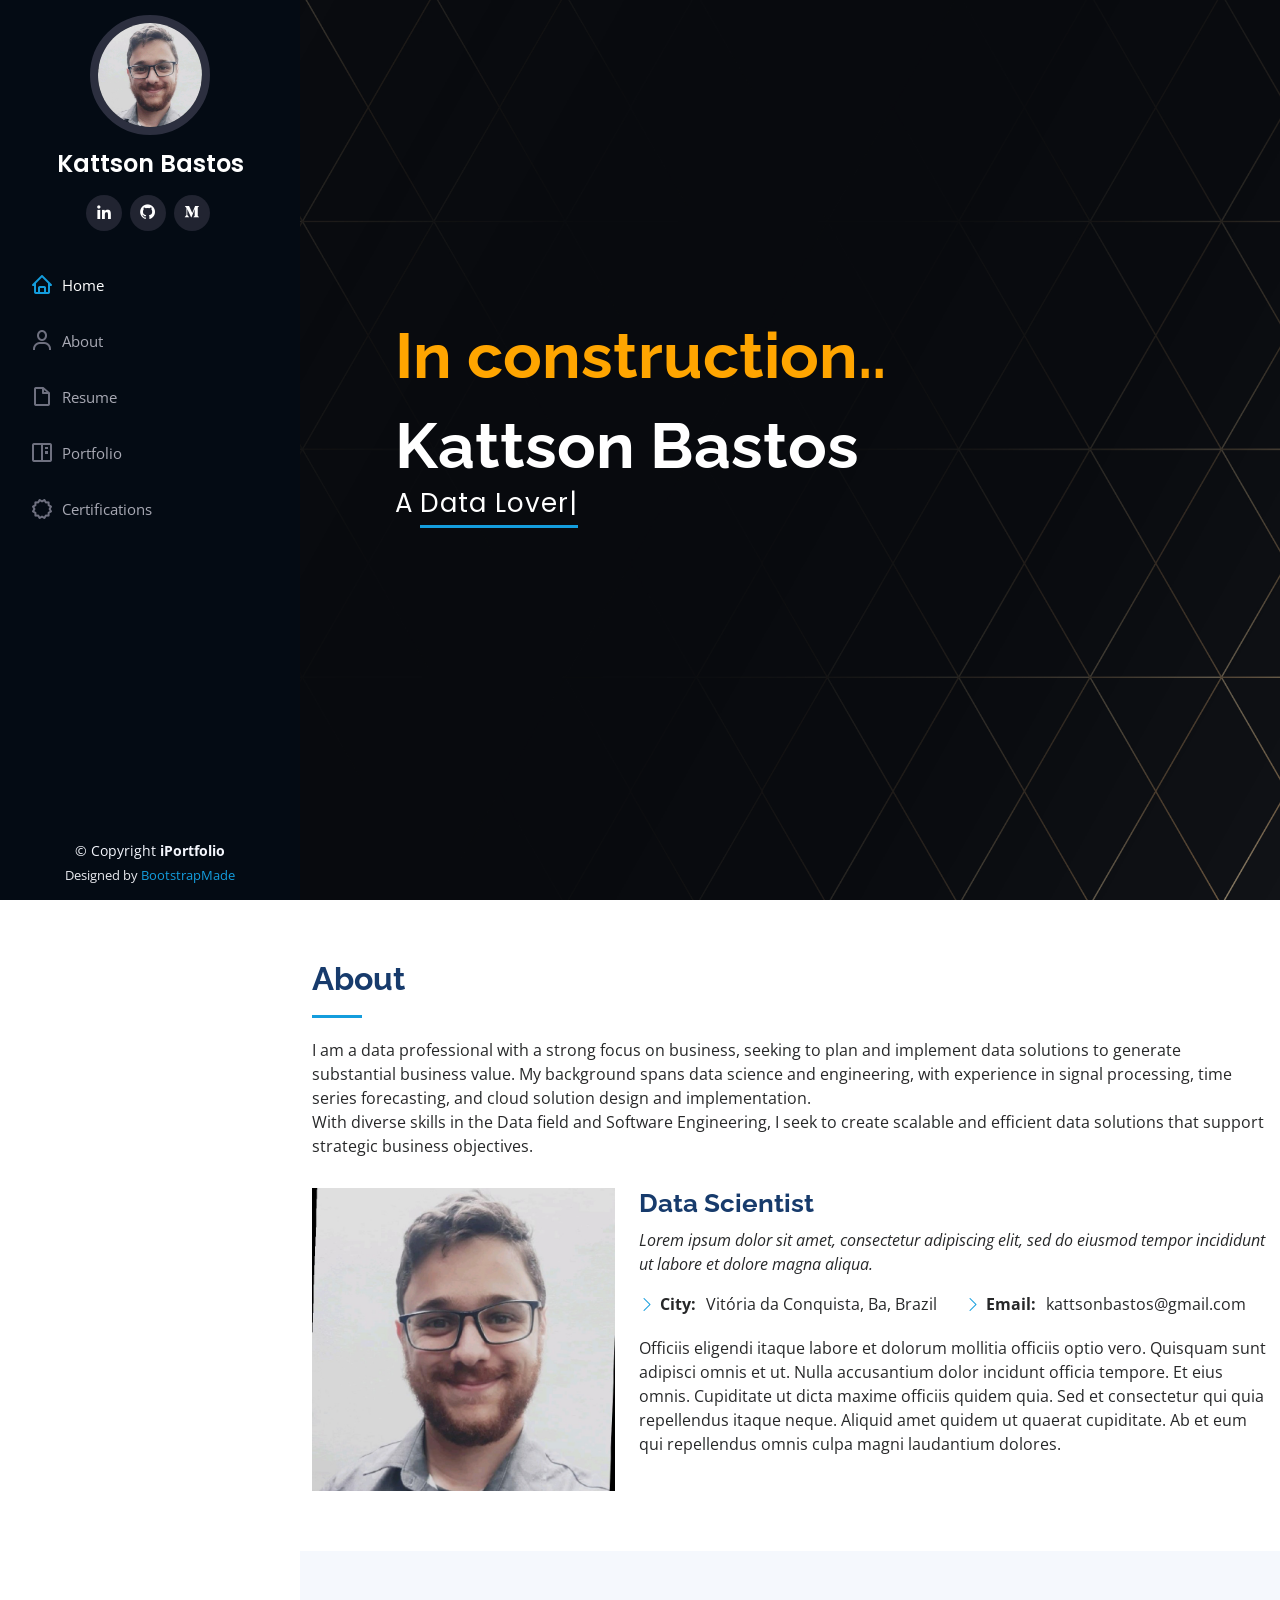
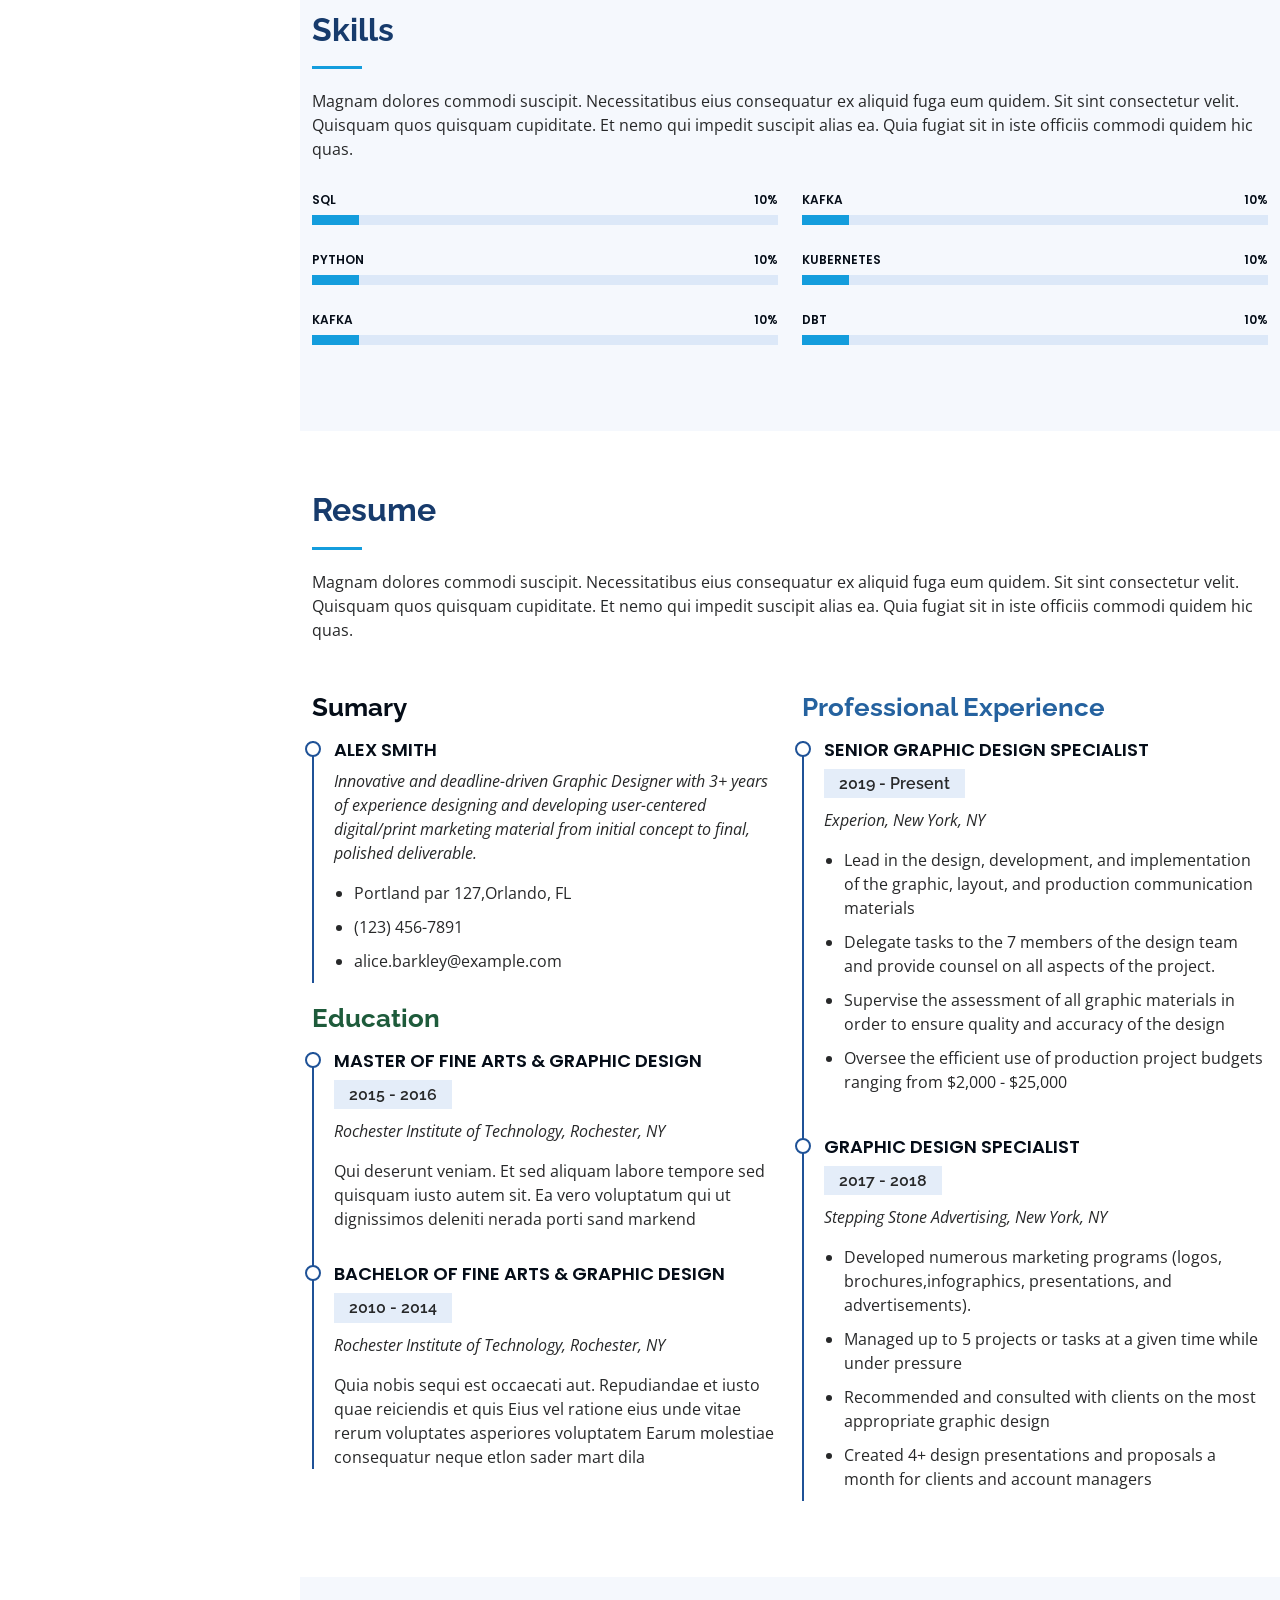
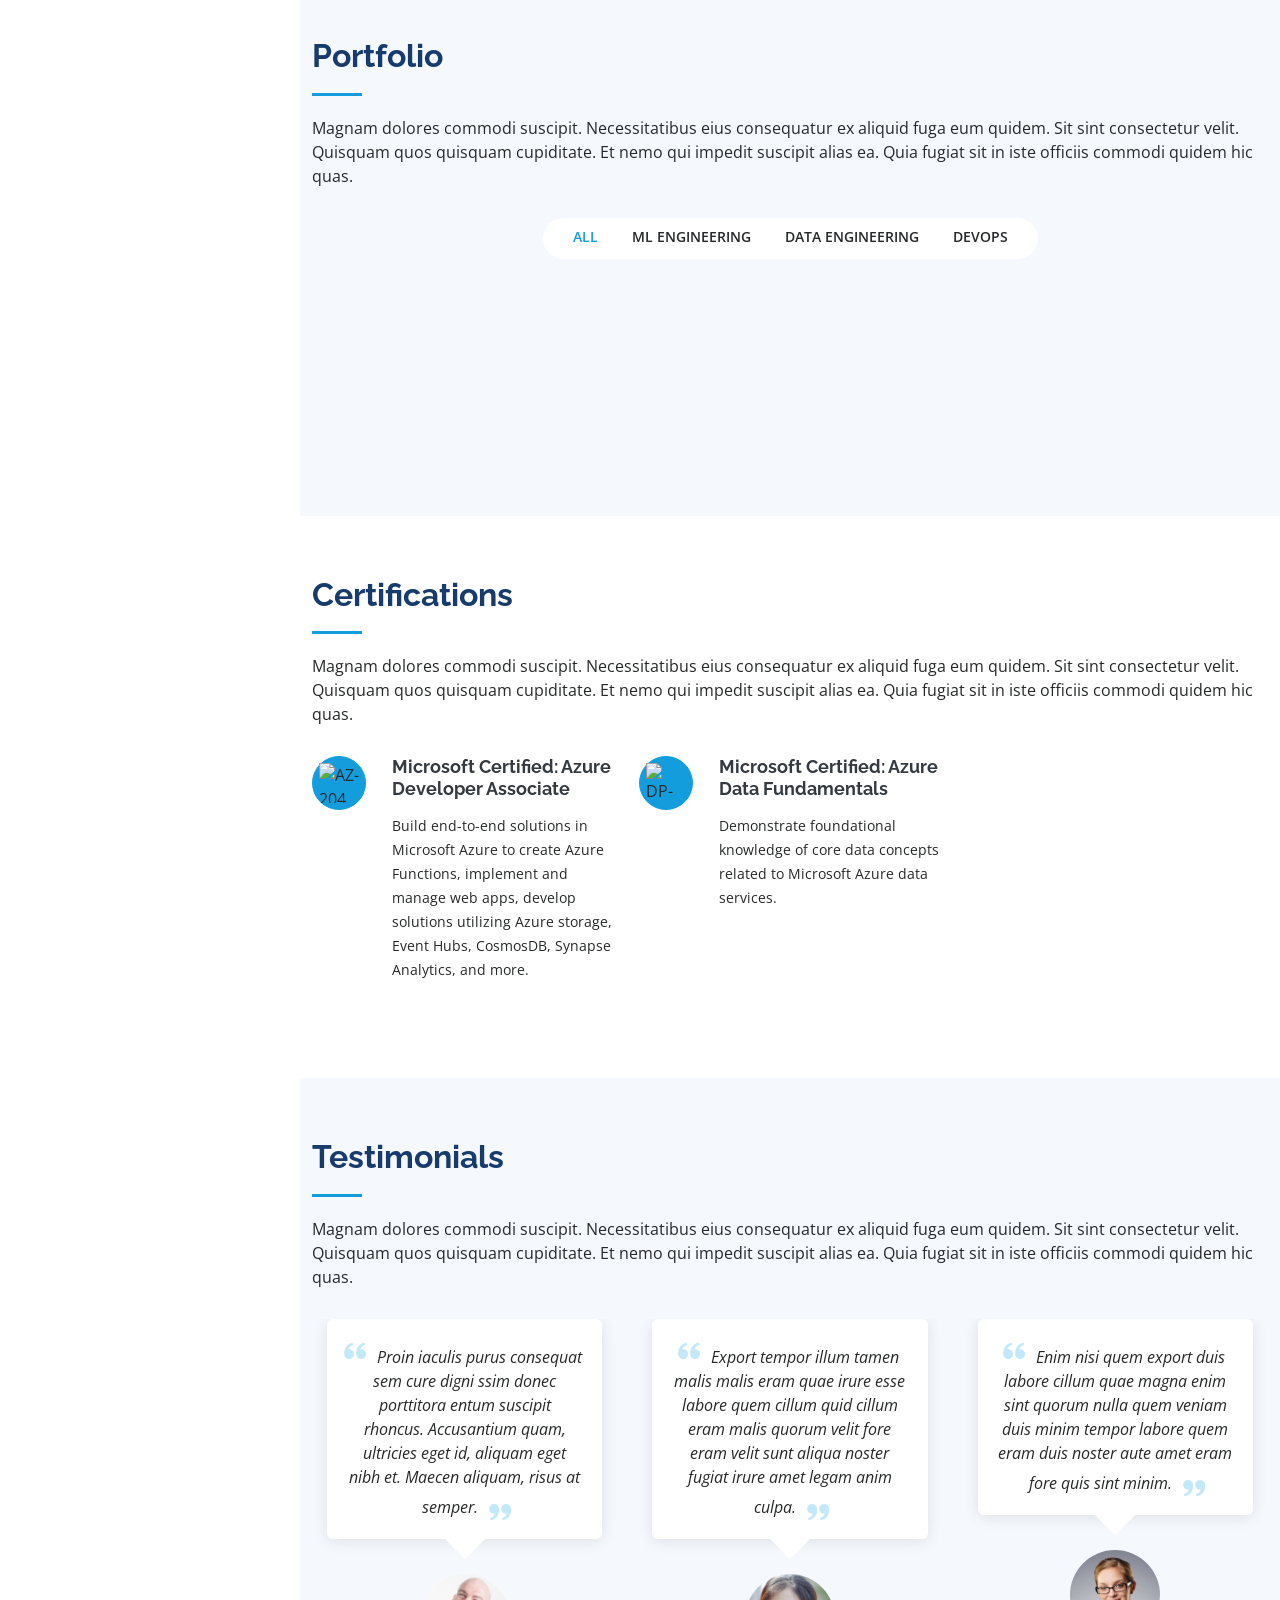
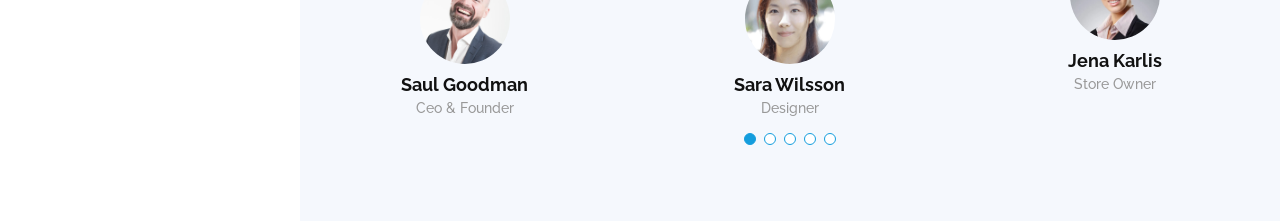
==== index.html @ 337169e0 "add dp-900 cert" ====
<!DOCTYPE html>
<html lang="en">

<head>
  <meta charset="utf-8">
  <meta content="width=device-width, initial-scale=1.0" name="viewport">

  <title>Kattson - Portifolio</title>
  <meta content="" name="description">
  <meta content="" name="keywords">

  <!-- Favicons -->
  <link href="assets/img/favicon.png" rel="icon">
  <link href="assets/img/apple-touch-icon.png" rel="apple-touch-icon">

  <!-- Google Fonts -->
  <link href="https://fonts.googleapis.com/css?family=Open+Sans:300,300i,400,400i,600,600i,700,700i|Raleway:300,300i,400,400i,500,500i,600,600i,700,700i|Poppins:300,300i,400,400i,500,500i,600,600i,700,700i" rel="stylesheet">

  <!-- Vendor CSS Files -->
  <link href="assets/vendor/aos/aos.css" rel="stylesheet">
  <link href="assets/vendor/bootstrap/css/bootstrap.min.css" rel="stylesheet">
  <link href="assets/vendor/bootstrap-icons/bootstrap-icons.css" rel="stylesheet">
  <link href="assets/vendor/boxicons/css/boxicons.min.css" rel="stylesheet">
  <link href="assets/vendor/glightbox/css/glightbox.min.css" rel="stylesheet">
  <link href="assets/vendor/swiper/swiper-bundle.min.css" rel="stylesheet">

  <!-- Template Main CSS File -->
  <link href="assets/css/style.css" rel="stylesheet">

  <!-- =======================================================
  * Template Name: iPortfolio - v3.10.0
  * Template URL: https://bootstrapmade.com/iportfolio-bootstrap-portfolio-websites-template/
  * Author: BootstrapMade.com
  * License: https://bootstrapmade.com/license/
  ======================================================== -->
</head>

<body>

  <!-- ======= Mobile nav toggle button ======= -->
  <i class="bi bi-list mobile-nav-toggle d-xl-none"></i>

  <!-- ======= Header ======= -->
  <header id="header">
    <div class="d-flex flex-column">

      <div class="profile">
        <img src="assets/img/profile-img.png" alt="" class="img-fluid rounded-circle">
        <h1 class="text-light"><a href="index.html">Kattson Bastos</a></h1>
        <div class="social-links mt-3 text-center">
          <a href="https://www.linkedin.com/in/kattson-bastos/" class="linkedin" target="_blank"><i class="bx bxl-linkedin"></i></a>
          <a href="https://github.com/KattsonBastos" class="github" target="_blank"><i class="bx bxl-github"></i></a>
          <a href="https://medium.com/@kattsonbastos" class="medium" target="_blank"><i class="bx bxl-medium"></i></a>
          
        </div>
      </div>

      <nav id="navbar" class="nav-menu navbar">
        <ul>
          <li><a href="#hero" class="nav-link scrollto active"><i class="bx bx-home"></i> <span>Home</span></a></li>
          <li><a href="#about" class="nav-link scrollto"><i class="bx bx-user"></i> <span>About</span></a></li>
          <li><a href="#resume" class="nav-link scrollto"><i class="bx bx-file-blank"></i> <span>Resume</span></a></li>
          <li><a href="#portfolio" class="nav-link scrollto"><i class="bx bx-book-content"></i> <span>Portfolio</span></a></li>
          <li><a href="#services" class="nav-link scrollto"><i class="bx bx-certification"></i> <span>Certifications</span></a></li>
          <!-- <li><a href="#contact" class="nav-link scrollto"><i class="bx bx-envelope"></i> <span>Contact</span></a></li> -->
        </ul>
      </nav><!-- .nav-menu -->
    </div>
  </header><!-- End Header -->

  <!-- ======= Hero Section ======= -->
  <section id="hero" class="d-flex flex-column justify-content-center align-items-center">
    <div class="hero-container" data-aos="fade-in">
      <h1 style='color:orange'>In construction..</h1><br><h1>Kattson Bastos</h1>
      <p>A <span class="typed" data-typed-items="Data Lover, DevOps Enthusiast"></span></p>
    </div>
  </section><!-- End Hero -->

  <main id="main">

    <!-- ======= About Section ======= -->
    <section id="about" class="about">
      <div class="container">

        <div class="section-title">
          <h2>About</h2>
          <p>I am a data professional with a strong focus on business, seeking to plan and implement data solutions to generate substantial business value. 
            My background spans data science and engineering, with experience in signal processing, time series forecasting, and cloud solution design and implementation.
            <br>
            With diverse skills in the Data field and Software Engineering, I seek to create scalable and efficient data solutions that support strategic business objectives.</p>
        </div>

        <div class="row">
          <div class="col-lg-4" data-aos="fade-right">
            <img src="assets/img/profile-img.png" class="img-fluid" alt="">
          </div>
          <div class="col-lg-8 pt-4 pt-lg-0 content" data-aos="fade-left">
            <h3>Data Scientist</h3>
            <p class="fst-italic">
              Lorem ipsum dolor sit amet, consectetur adipiscing elit, sed do eiusmod tempor incididunt ut labore et dolore
              magna aliqua.
            </p>
            <div class="row">
              <div class="col-lg-6">
                <ul>
                  <li><i class="bi bi-chevron-right"></i> <strong>City:</strong> <span>Vitória da Conquista, Ba, Brazil</span></li>
                </ul>
              </div>
              <div class="col-lg-6">
                <ul>
                  <li><i class="bi bi-chevron-right"></i> <strong>Email:</strong> <span>kattsonbastos@gmail.com</span></li>
                </ul>
              </div>
            </div>
            <p>
              Officiis eligendi itaque labore et dolorum mollitia officiis optio vero. Quisquam sunt adipisci omnis et ut. Nulla accusantium dolor incidunt officia tempore. Et eius omnis.
              Cupiditate ut dicta maxime officiis quidem quia. Sed et consectetur qui quia repellendus itaque neque. Aliquid amet quidem ut quaerat cupiditate. Ab et eum qui repellendus omnis culpa magni laudantium dolores.
            </p>
          </div>
        </div>

      </div>
    </section><!-- End About Section -->

    <!-- ======= Facts Section ======= -->
    <!-- <section id="facts" class="facts">
      <div class="container">

        <div class="section-title">
          <h2>Facts</h2>
          <p>Magnam dolores commodi suscipit. Necessitatibus eius consequatur ex aliquid fuga eum quidem. Sit sint consectetur velit. Quisquam quos quisquam cupiditate. Et nemo qui impedit suscipit alias ea. Quia fugiat sit in iste officiis commodi quidem hic quas.</p>
        </div>

        <div class="row no-gutters">

          <div class="col-lg-3 col-md-6 d-md-flex align-items-md-stretch" data-aos="fade-up">
            <div class="count-box">
              <i class="bi bi-emoji-smile"></i>
              <span data-purecounter-start="0" data-purecounter-end="232" data-purecounter-duration="1" class="purecounter"></span>
              <p><strong>Happy Clients</strong> consequuntur quae</p>
            </div>
          </div>

          <div class="col-lg-3 col-md-6 d-md-flex align-items-md-stretch" data-aos="fade-up" data-aos-delay="100">
            <div class="count-box">
              <i class="bi bi-journal-richtext"></i>
              <span data-purecounter-start="0" data-purecounter-end="521" data-purecounter-duration="1" class="purecounter"></span>
              <p><strong>Projects</strong> adipisci atque cum quia aut</p>
            </div>
          </div>

          <div class="col-lg-3 col-md-6 d-md-flex align-items-md-stretch" data-aos="fade-up" data-aos-delay="200">
            <div class="count-box">
              <i class="bi bi-headset"></i>
              <span data-purecounter-start="0" data-purecounter-end="1453" data-purecounter-duration="1" class="purecounter"></span>
              <p><strong>Hours Of Support</strong> aut commodi quaerat</p>
            </div>
          </div>

          <div class="col-lg-3 col-md-6 d-md-flex align-items-md-stretch" data-aos="fade-up" data-aos-delay="300">
            <div class="count-box">
              <i class="bi bi-people"></i>
              <span data-purecounter-start="0" data-purecounter-end="32" data-purecounter-duration="1" class="purecounter"></span>
              <p><strong>Hard Workers</strong> rerum asperiores dolor</p>
            </div>
          </div>

        </div>

      </div>
    </section> -->
    <!-- End Facts Section -->

    <!-- ======= Skills Section ======= -->
    <section id="skills" class="skills section-bg">
      <div class="container">

        <div class="section-title">
          <h2>Skills</h2>
          <p>Magnam dolores commodi suscipit. Necessitatibus eius consequatur ex aliquid fuga eum quidem. Sit sint consectetur velit. Quisquam quos quisquam cupiditate. Et nemo qui impedit suscipit alias ea. Quia fugiat sit in iste officiis commodi quidem hic quas.</p>
        </div>

        <div class="row skills-content">

          <div class="col-lg-6" data-aos="fade-up">

            <div class="progress">
              <span class="skill">SQL <i class="val">10%</i></span>
              <div class="progress-bar-wrap">
                <div class="progress-bar" role="progressbar" aria-valuenow="10" aria-valuemin="0" aria-valuemax="100"></div>
              </div>
            </div>

            <div class="progress">
              <span class="skill">Python <i class="val">10%</i></span>
              <div class="progress-bar-wrap">
                <div class="progress-bar" role="progressbar" aria-valuenow="10" aria-valuemin="0" aria-valuemax="100"></div>
              </div>
            </div>

            <div class="progress">
              <span class="skill">Kafka <i class="val">10%</i></span>
              <div class="progress-bar-wrap">
                <div class="progress-bar" role="progressbar" aria-valuenow="10" aria-valuemin="0" aria-valuemax="100"></div>
              </div>
            </div>

          </div>

          <div class="col-lg-6" data-aos="fade-up" data-aos-delay="100">

            <div class="progress">
              <span class="skill">Kafka<i class="val">10%</i></span>
              <div class="progress-bar-wrap">
                <div class="progress-bar" role="progressbar" aria-valuenow="10" aria-valuemin="0" aria-valuemax="100"></div>
              </div>
            </div>

            <div class="progress">
              <span class="skill">Kubernetes <i class="val">10%</i></span>
              <div class="progress-bar-wrap">
                <div class="progress-bar" role="progressbar" aria-valuenow="10" aria-valuemin="0" aria-valuemax="100"></div>
              </div>
            </div>

            <div class="progress">
              <span class="skill">Dbt <i class="val">10%</i></span>
              <div class="progress-bar-wrap">
                <div class="progress-bar" role="progressbar" aria-valuenow="10" aria-valuemin="0" aria-valuemax="100"></div>
              </div>
            </div>

          </div>

        </div>

      </div>
    </section><!-- End Skills Section -->

    <!-- ======= Resume Section ======= -->
    <section id="resume" class="resume">
      <div class="container">

        <div class="section-title">
          <h2>Resume</h2>
          <p>Magnam dolores commodi suscipit. Necessitatibus eius consequatur ex aliquid fuga eum quidem. Sit sint consectetur velit. Quisquam quos quisquam cupiditate. Et nemo qui impedit suscipit alias ea. Quia fugiat sit in iste officiis commodi quidem hic quas.</p>
        </div>

        <div class="row">
          <div class="col-lg-6" data-aos="fade-up">
            <h3 class="resume-title">Sumary</h3>
            <div class="resume-item pb-0">
              <h4>Alex Smith</h4>
              <p><em>Innovative and deadline-driven Graphic Designer with 3+ years of experience designing and developing user-centered digital/print marketing material from initial concept to final, polished deliverable.</em></p>
              <ul>
                <li>Portland par 127,Orlando, FL</li>
                <li>(123) 456-7891</li>
                <li>alice.barkley@example.com</li>
              </ul>
            </div>

            <h3 class="resume-title" style='color:#1E5B3B'>Education</h3>
            <div class="resume-item">
              <h4>Master of Fine Arts &amp; Graphic Design</h4>
              <h5>2015 - 2016</h5>
              <p><em>Rochester Institute of Technology, Rochester, NY</em></p>
              <p>Qui deserunt veniam. Et sed aliquam labore tempore sed quisquam iusto autem sit. Ea vero voluptatum qui ut dignissimos deleniti nerada porti sand markend</p>
            </div>
            <div class="resume-item">
              <h4>Bachelor of Fine Arts &amp; Graphic Design</h4>
              <h5>2010 - 2014</h5>
              <p><em>Rochester Institute of Technology, Rochester, NY</em></p>
              <p>Quia nobis sequi est occaecati aut. Repudiandae et iusto quae reiciendis et quis Eius vel ratione eius unde vitae rerum voluptates asperiores voluptatem Earum molestiae consequatur neque etlon sader mart dila</p>
            </div>
          </div>
          <div class="col-lg-6" data-aos="fade-up" data-aos-delay="100">
            <h3 class="resume-title" style='color:#25629F'>Professional Experience</h3>
            <div class="resume-item">
              <h4>Senior graphic design specialist</h4>
              <h5>2019 - Present</h5>
              <p><em>Experion, New York, NY </em></p>
              <ul>
                <li>Lead in the design, development, and implementation of the graphic, layout, and production communication materials</li>
                <li>Delegate tasks to the 7 members of the design team and provide counsel on all aspects of the project. </li>
                <li>Supervise the assessment of all graphic materials in order to ensure quality and accuracy of the design</li>
                <li>Oversee the efficient use of production project budgets ranging from $2,000 - $25,000</li>
              </ul>
            </div>
            <div class="resume-item">
              <h4>Graphic design specialist</h4>
              <h5>2017 - 2018</h5>
              <p><em>Stepping Stone Advertising, New York, NY</em></p>
              <ul>
                <li>Developed numerous marketing programs (logos, brochures,infographics, presentations, and advertisements).</li>
                <li>Managed up to 5 projects or tasks at a given time while under pressure</li>
                <li>Recommended and consulted with clients on the most appropriate graphic design</li>
                <li>Created 4+ design presentations and proposals a month for clients and account managers</li>
              </ul>
            </div>
          </div>
        </div>

      </div>
    </section><!-- End Resume Section -->

    <!-- ======= Portfolio Section ======= -->
    <section id="portfolio" class="portfolio section-bg">
      <div class="container">

        <div class="section-title">
          <h2>Portfolio</h2>
          <p>Magnam dolores commodi suscipit. Necessitatibus eius consequatur ex aliquid fuga eum quidem. Sit sint consectetur velit. Quisquam quos quisquam cupiditate. Et nemo qui impedit suscipit alias ea. Quia fugiat sit in iste officiis commodi quidem hic quas.</p>
        </div>

        <div class="row" data-aos="fade-up">
          <div class="col-lg-12 d-flex justify-content-center">
            <ul id="portfolio-flters">
              <li data-filter="*" class="filter-active">All</li>
              <li data-filter=".filter-app">ML Engineering</li>
              <li data-filter=".filter-card">Data Engineering</li>
              <li data-filter=".filter-web">DevOps</li>
            </ul>
          </div>
        </div>

        <div class="row portfolio-container" data-aos="fade-up" data-aos-delay="100">

          <div class="col-lg-4 col-md-6 portfolio-item filter-app">
            <div class="portfolio-wrap">
              <img src="assets/img/portfolio/portfolio-1.jpg" class="img-fluid" alt="">
              <div class="portfolio-links">
                <a href="assets/img/portfolio/portfolio-1.jpg" data-gallery="portfolioGallery" class="portfolio-lightbox" title="App 1"><i class="bx bx-plus"></i></a>
                <a href="portfolio-details-1.html" title="More Details"><i class="bx bx-link"></i></a>
              </div>
            </div>
          </div>

          <div class="col-lg-4 col-md-6 portfolio-item filter-web">
            <div class="portfolio-wrap">
              <img src="assets/img/portfolio/portfolio-2.jpg" class="img-fluid" alt="">
              <div class="portfolio-links">
                <a href="assets/img/portfolio/portfolio-2.jpg" data-gallery="portfolioGallery" class="portfolio-lightbox" title="Web 3"><i class="bx bx-plus"></i></a>
                <a href="portfolio-details-1.html" title="More Details"><i class="bx bx-link"></i></a>
              </div>
            </div>
          </div>

          <div class="col-lg-4 col-md-6 portfolio-item filter-app">
            <div class="portfolio-wrap">
              <img src="assets/img/portfolio/portfolio-3.jpg" class="img-fluid" alt="">
              <div class="portfolio-links">
                <a href="assets/img/portfolio/portfolio-3.jpg" data-gallery="portfolioGallery" class="portfolio-lightbox" title="App 2"><i class="bx bx-plus"></i></a>
                <a href="portfolio-details-1.html" title="More Details"><i class="bx bx-link"></i></a>
              </div>
            </div>
          </div>

          <div class="col-lg-4 col-md-6 portfolio-item filter-card">
            <div class="portfolio-wrap">
              <img src="assets/img/portfolio/portfolio-4.jpg" class="img-fluid" alt="">
              <div class="portfolio-links">
                <a href="assets/img/portfolio/portfolio-4.jpg" data-gallery="portfolioGallery" class="portfolio-lightbox" title="Card 2"><i class="bx bx-plus"></i></a>
                <a href="portfolio-details-1.html" title="More Details"><i class="bx bx-link"></i></a>
              </div>
            </div>
          </div>

          <div class="col-lg-4 col-md-6 portfolio-item filter-web">
            <div class="portfolio-wrap">
              <img src="assets/img/portfolio/portfolio-5.jpg" class="img-fluid" alt="">
              <div class="portfolio-links">
                <a href="assets/img/portfolio/portfolio-5.jpg" data-gallery="portfolioGallery" class="portfolio-lightbox" title="Web 2"><i class="bx bx-plus"></i></a>
                <a href="portfolio-details-1.html" title="More Details"><i class="bx bx-link"></i></a>
              </div>
            </div>
          </div>

          <div class="col-lg-4 col-md-6 portfolio-item filter-app">
            <div class="portfolio-wrap">
              <img src="assets/img/portfolio/portfolio-6.jpg" class="img-fluid" alt="">
              <div class="portfolio-links">
                <a href="assets/img/portfolio/portfolio-6.jpg" data-gallery="portfolioGallery" class="portfolio-lightbox" title="App 3"><i class="bx bx-plus"></i></a>
                <a href="portfolio-details-1.html" title="More Details"><i class="bx bx-link"></i></a>
              </div>
            </div>
          </div>

          <div class="col-lg-4 col-md-6 portfolio-item filter-card">
            <div class="portfolio-wrap">
              <img src="assets/img/portfolio/portfolio-7.jpg" class="img-fluid" alt="">
              <div class="portfolio-links">
                <a href="assets/img/portfolio/portfolio-7.jpg" data-gallery="portfolioGallery" class="portfolio-lightbox" title="Card 1"><i class="bx bx-plus"></i></a>
                <a href="portfolio-details-1.html" title="More Details"><i class="bx bx-link"></i></a>
              </div>
            </div>
          </div>

          <div class="col-lg-4 col-md-6 portfolio-item filter-card">
            <div class="portfolio-wrap">
              <img src="assets/img/portfolio/portfolio-8.jpg" class="img-fluid" alt="">
              <div class="portfolio-links">
                <a href="assets/img/portfolio/portfolio-8.jpg" data-gallery="portfolioGallery" class="portfolio-lightbox" title="Card 3"><i class="bx bx-plus"></i></a>
                <a href="portfolio-details-1.html" title="More Details"><i class="bx bx-link"></i></a>
              </div>
            </div>
          </div>

          <div class="col-lg-4 col-md-6 portfolio-item filter-web">
            <div class="portfolio-wrap">
              <img src="assets/img/portfolio/portfolio-9.jpg" class="img-fluid" alt="">
              <div class="portfolio-links">
                <a href="assets/img/portfolio/portfolio-9.jpg" data-gallery="portfolioGallery" class="portfolio-lightbox" title="Web 3"><i class="bx bx-plus"></i></a>
                <a href="portfolio-details-1.html" title="More Details"><i class="bx bx-link"></i></a>
              </div>
            </div>
          </div>

        </div>

      </div>
    </section><!-- End Portfolio Section -->

    <!-- ======= Services Section ======= -->
    <section id="services" class="services">
      <div class="container">

        <div class="section-title">
          <h2>Certifications</h2>
          <p>Magnam dolores commodi suscipit. Necessitatibus eius consequatur ex aliquid fuga eum quidem. Sit sint consectetur velit. Quisquam quos quisquam cupiditate. Et nemo qui impedit suscipit alias ea. Quia fugiat sit in iste officiis commodi quidem hic quas.</p>
        </div>

        <div class="row">
          <div class="col-lg-4 col-md-6 icon-box" data-aos="fade-up">
            <div class="icon">
              <img src="https://learn.microsoft.com/en-us/media/learn/certification/badges/microsoft-certified-associate-badge.svg" alt="AZ-204" style="width: 40px; height: 40px;">
            </div>
            <h4 class="title"><a href="https://learn.microsoft.com/api/credentials/share/en-us/kattsonbastos/6BA497E7A7522736?sharingId=E92D6F2808BA33B9" target="_blank">
              Microsoft Certified: Azure Developer Associate
            </a></h4>
            <p class="description">Build end-to-end solutions in Microsoft Azure to create Azure Functions, implement and manage web apps, develop solutions utilizing Azure storage, Event Hubs, CosmosDB, Synapse Analytics, and more. </p>
          </div>
          
          <div class="col-lg-4 col-md-6 icon-box" data-aos="fade-up">
            <div class="icon">
              <img src="https://learn.microsoft.com/media/learn/certification/badges/microsoft-certified-fundamentals-badge.svg?branch=main" alt="DP-900" style="width: 40px; height: 40px;">
            </div>
            <h4 class="title"><a href="https://learn.microsoft.com/api/credentials/share/en-us/kattsonbastos/D467997203481C2C?sharingId=E92D6F2808BA33B9" target="_blank">
              Microsoft Certified: Azure Data Fundamentals
            </a></h4>
            <p class="description">Demonstrate foundational knowledge of core data concepts related to Microsoft Azure data services. </p>
          </div>
        </div>

      </div>
    </section><!-- End Services Section -->

    <!-- ======= Testimonials Section ======= -->
    <section id="testimonials" class="testimonials section-bg">
      <div class="container">

        <div class="section-title">
          <h2>Testimonials</h2>
          <p>Magnam dolores commodi suscipit. Necessitatibus eius consequatur ex aliquid fuga eum quidem. Sit sint consectetur velit. Quisquam quos quisquam cupiditate. Et nemo qui impedit suscipit alias ea. Quia fugiat sit in iste officiis commodi quidem hic quas.</p>
        </div>

        <div class="testimonials-slider swiper" data-aos="fade-up" data-aos-delay="100">
          <div class="swiper-wrapper">

            <div class="swiper-slide">
              <div class="testimonial-item" data-aos="fade-up">
                <p>
                  <i class="bx bxs-quote-alt-left quote-icon-left"></i>
                  Proin iaculis purus consequat sem cure digni ssim donec porttitora entum suscipit rhoncus. Accusantium quam, ultricies eget id, aliquam eget nibh et. Maecen aliquam, risus at semper.
                  <i class="bx bxs-quote-alt-right quote-icon-right"></i>
                </p>
                <img src="assets/img/testimonials/testimonials-1.jpg" class="testimonial-img" alt="">
                <h3>Saul Goodman</h3>
                <h4>Ceo &amp; Founder</h4>
              </div>
            </div><!-- End testimonial item -->

            <div class="swiper-slide">
              <div class="testimonial-item" data-aos="fade-up" data-aos-delay="100">
                <p>
                  <i class="bx bxs-quote-alt-left quote-icon-left"></i>
                  Export tempor illum tamen malis malis eram quae irure esse labore quem cillum quid cillum eram malis quorum velit fore eram velit sunt aliqua noster fugiat irure amet legam anim culpa.
                  <i class="bx bxs-quote-alt-right quote-icon-right"></i>
                </p>
                <img src="assets/img/testimonials/testimonials-2.jpg" class="testimonial-img" alt="">
                <h3>Sara Wilsson</h3>
                <h4>Designer</h4>
              </div>
            </div><!-- End testimonial item -->

            <div class="swiper-slide">
              <div class="testimonial-item" data-aos="fade-up" data-aos-delay="200">
                <p>
                  <i class="bx bxs-quote-alt-left quote-icon-left"></i>
                  Enim nisi quem export duis labore cillum quae magna enim sint quorum nulla quem veniam duis minim tempor labore quem eram duis noster aute amet eram fore quis sint minim.
                  <i class="bx bxs-quote-alt-right quote-icon-right"></i>
                </p>
                <img src="assets/img/testimonials/testimonials-3.jpg" class="testimonial-img" alt="">
                <h3>Jena Karlis</h3>
                <h4>Store Owner</h4>
              </div>
            </div><!-- End testimonial item -->

            <div class="swiper-slide">
              <div class="testimonial-item" data-aos="fade-up" data-aos-delay="300">
                <p>
                  <i class="bx bxs-quote-alt-left quote-icon-left"></i>
                  Fugiat enim eram quae cillum dolore dolor amet nulla culpa multos export minim fugiat minim velit minim dolor enim duis veniam ipsum anim magna sunt elit fore quem dolore labore illum veniam.
                  <i class="bx bxs-quote-alt-right quote-icon-right"></i>
                </p>
                <img src="assets/img/testimonials/testimonials-4.jpg" class="testimonial-img" alt="">
                <h3>Matt Brandon</h3>
                <h4>Freelancer</h4>
              </div>
            </div><!-- End testimonial item -->

            <div class="swiper-slide">
              <div class="testimonial-item" data-aos="fade-up" data-aos-delay="400">
                <p>
                  <i class="bx bxs-quote-alt-left quote-icon-left"></i>
                  Quis quorum aliqua sint quem legam fore sunt eram irure aliqua veniam tempor noster veniam enim culpa labore duis sunt culpa nulla illum cillum fugiat legam esse veniam culpa fore nisi cillum quid.
                  <i class="bx bxs-quote-alt-right quote-icon-right"></i>
                </p>
                <img src="assets/img/testimonials/testimonials-5.jpg" class="testimonial-img" alt="">
                <h3>John Larson</h3>
                <h4>Entrepreneur</h4>
              </div>
            </div><!-- End testimonial item -->

          </div>
          <div class="swiper-pagination"></div>
        </div>

      </div>
    </section><!-- End Testimonials Section -->

    
  </main><!-- End #main -->

  <!-- ======= Footer ======= -->
  <footer id="footer">
    <div class="container">
      <div class="copyright">
        &copy; Copyright <strong><span>iPortfolio</span></strong>
      </div>
      <div class="credits">
        <!-- All the links in the footer should remain intact. -->
        <!-- You can delete the links only if you purchased the pro version. -->
        <!-- Licensing information: https://bootstrapmade.com/license/ -->
        <!-- Purchase the pro version with working PHP/AJAX contact form: https://bootstrapmade.com/iportfolio-bootstrap-portfolio-websites-template/ -->
        Designed by <a href="https://bootstrapmade.com/" target="_blank">BootstrapMade</a>
      </div>
    </div>
  </footer><!-- End  Footer -->

  <a href="#" class="back-to-top d-flex align-items-center justify-content-center"><i class="bi bi-arrow-up-short"></i></a>

  <!-- Vendor JS Files -->
  <script src="assets/vendor/purecounter/purecounter_vanilla.js"></script>
  <script src="assets/vendor/aos/aos.js"></script>
  <script src="assets/vendor/bootstrap/js/bootstrap.bundle.min.js"></script>
  <script src="assets/vendor/glightbox/js/glightbox.min.js"></script>
  <script src="assets/vendor/isotope-layout/isotope.pkgd.min.js"></script>
  <script src="assets/vendor/swiper/swiper-bundle.min.js"></script>
  <script src="assets/vendor/typed.js/typed.min.js"></script>
  <script src="assets/vendor/waypoints/noframework.waypoints.js"></script>
  <script src="assets/vendor/php-email-form/validate.js"></script>

  <!-- Template Main JS File -->
  <script src="assets/js/main.js"></script>

</body>

</html>
---- assets/css/style.css ----
/**
* Template Name: iPortfolio - v3.10.0
* Template URL: https://bootstrapmade.com/iportfolio-bootstrap-portfolio-websites-template/
* Author: BootstrapMade.com
* License: https://bootstrapmade.com/license/
*/

/*--------------------------------------------------------------
# General
--------------------------------------------------------------*/
body {
  font-family: "Open Sans", sans-serif;
  color: #272829;
}

a {
  color: #149ddd;
  text-decoration: none;
}

a:hover {
  color: #37b3ed;
  text-decoration: none;
}

h1,
h2,
h3,
h4,
h5,
h6 {
  font-family: "Raleway", sans-serif;
}

/*--------------------------------------------------------------
# Back to top button
--------------------------------------------------------------*/
.back-to-top {
  position: fixed;
  visibility: hidden;
  opacity: 0;
  right: 15px;
  bottom: 15px;
  z-index: 996;
  background: #149ddd;
  width: 40px;
  height: 40px;
  border-radius: 50px;
  transition: all 0.4s;
}

.back-to-top i {
  font-size: 28px;
  color: #fff;
  line-height: 0;
}

.back-to-top:hover {
  background: #2eafec;
  color: #fff;
}

.back-to-top.active {
  visibility: visible;
  opacity: 1;
}

/*--------------------------------------------------------------
# Header
--------------------------------------------------------------*/
#header {
  position: fixed;
  top: 0;
  left: 0;
  bottom: 0;
  width: 300px;
  transition: all ease-in-out 0.5s;
  z-index: 9997;
  transition: all 0.5s;
  padding: 0 15px;
  background: #040b14;
  overflow-y: auto;
}

#header .profile img {
  margin: 15px auto;
  display: block;
  width: 120px;
  border: 8px solid #2c2f3f;
}

#header .profile h1 {
  font-size: 24px;
  margin: 0;
  padding: 0;
  font-weight: 600;
  -moz-text-align-last: center;
  text-align-last: center;
  font-family: "Poppins", sans-serif;
}

#header .profile h1 a,
#header .profile h1 a:hover {
  color: #fff;
  text-decoration: none;
}

#header .profile .social-links a {
  font-size: 18px;
  display: inline-block;
  background: #212431;
  color: #fff;
  line-height: 1;
  padding: 8px 0;
  margin-right: 4px;
  border-radius: 50%;
  text-align: center;
  width: 36px;
  height: 36px;
  transition: 0.3s;
}

#header .profile .social-links a:hover {
  background: #149ddd;
  color: #fff;
  text-decoration: none;
}

#main {
  margin-left: 300px;
}

@media (max-width: 1199px) {
  #header {
    left: -300px;
  }

  #main {
    margin-left: 0;
  }
}

/*--------------------------------------------------------------
# Navigation Menu
--------------------------------------------------------------*/
/* Desktop Navigation */
.nav-menu {
  padding: 30px 0 0 0;
}

.nav-menu * {
  margin: 0;
  padding: 0;
  list-style: none;
}

.nav-menu>ul>li {
  position: relative;
  white-space: nowrap;
}

.nav-menu a,
.nav-menu a:focus {
  display: flex;
  align-items: center;
  color: #a8a9b4;
  padding: 12px 15px;
  margin-bottom: 8px;
  transition: 0.3s;
  font-size: 15px;
}

.nav-menu a i,
.nav-menu a:focus i {
  font-size: 24px;
  padding-right: 8px;
  color: #6f7180;
}

.nav-menu a:hover,
.nav-menu .active,
.nav-menu .active:focus,
.nav-menu li:hover>a {
  text-decoration: none;
  color: #fff;
}

.nav-menu a:hover i,
.nav-menu .active i,
.nav-menu .active:focus i,
.nav-menu li:hover>a i {
  color: #149ddd;
}

/* Mobile Navigation */
.mobile-nav-toggle {
  position: fixed;
  right: 15px;
  top: 15px;
  z-index: 9998;
  border: 0;
  font-size: 24px;
  transition: all 0.4s;
  outline: none !important;
  background-color: #149ddd;
  color: #fff;
  width: 40px;
  height: 40px;
  display: inline-flex;
  align-items: center;
  justify-content: center;
  line-height: 0;
  border-radius: 50px;
  cursor: pointer;
}

.mobile-nav-active {
  overflow: hidden;
}

.mobile-nav-active #header {
  left: 0;
}

/*--------------------------------------------------------------
# Hero Section
--------------------------------------------------------------*/
#hero {
  width: 100%;
  height: 100vh;
  background: url("../img/hero-bg.jpg") top center;
  background-size: cover;
}

#hero:before {
  content: "";
  background: rgba(5, 13, 24, 0.3);
  position: absolute;
  bottom: 0;
  top: 0;
  left: 0;
  right: 0;
  z-index: 1;
}

#hero .hero-container {
  position: relative;
  z-index: 2;
  min-width: 300px;
}

#hero h1 {
  margin: 0 0 10px 0;
  font-size: 64px;
  font-weight: 700;
  line-height: 56px;
  color: #fff;
}

#hero p {
  color: #fff;
  margin-bottom: 50px;
  font-size: 26px;
  font-family: "Poppins", sans-serif;
}

#hero p span {
  color: #fff;
  padding-bottom: 4px;
  letter-spacing: 1px;
  border-bottom: 3px solid #149ddd;
}

@media (min-width: 1024px) {
  #hero {
    background-attachment: fixed;
  }
}

@media (max-width: 768px) {
  #hero h1 {
    font-size: 28px;
    line-height: 36px;
  }

  #hero h2 {
    font-size: 18px;
    line-height: 24px;
    margin-bottom: 30px;
  }
}

/*--------------------------------------------------------------
# Sections General
--------------------------------------------------------------*/
section {
  padding: 60px 0;
  overflow: hidden;
}

.section-bg {
  background: #f5f8fd;
}

.section-title {
  padding-bottom: 30px;
}

.section-title h2 {
  font-size: 32px;
  font-weight: bold;
  margin-bottom: 20px;
  padding-bottom: 20px;
  position: relative;
  color: #173b6c;
}

.section-title h2::after {
  content: "";
  position: absolute;
  display: block;
  width: 50px;
  height: 3px;
  background: #149ddd;
  bottom: 0;
  left: 0;
}

.section-title p {
  margin-bottom: 0;
}

/*--------------------------------------------------------------
# About
--------------------------------------------------------------*/
.about .content h3 {
  font-weight: 700;
  font-size: 26px;
  color: #173b6c;
}

.about .content ul {
  list-style: none;
  padding: 0;
}

.about .content ul li {
  margin-bottom: 20px;
  display: flex;
  align-items: center;
}

.about .content ul strong {
  margin-right: 10px;
}

.about .content ul i {
  font-size: 16px;
  margin-right: 5px;
  color: #149ddd;
  line-height: 0;
}

.about .content p:last-child {
  margin-bottom: 0;
}

/*--------------------------------------------------------------
# Facts
--------------------------------------------------------------*/
.facts {
  padding-bottom: 30px;
}

.facts .count-box {
  padding: 30px;
  width: 100%;
}

.facts .count-box i {
  display: block;
  font-size: 44px;
  color: #149ddd;
  float: left;
  line-height: 0;
}

.facts .count-box span {
  font-size: 48px;
  line-height: 40px;
  display: block;
  font-weight: 700;
  color: #050d18;
  margin-left: 60px;
}

.facts .count-box p {
  padding: 15px 0 0 0;
  margin: 0 0 0 60px;
  font-family: "Raleway", sans-serif;
  font-size: 14px;
  color: #122f57;
}

.facts .count-box a {
  font-weight: 600;
  display: block;
  margin-top: 20px;
  color: #122f57;
  font-size: 15px;
  font-family: "Poppins", sans-serif;
  transition: ease-in-out 0.3s;
}

.facts .count-box a:hover {
  color: #1f5297;
}

/*--------------------------------------------------------------
# Akills
--------------------------------------------------------------*/
.skills .progress {
  height: 60px;
  display: block;
  background: none;
  border-radius: 0;
}

.skills .progress .skill {
  padding: 0;
  margin: 0 0 6px 0;
  text-transform: uppercase;
  display: block;
  font-weight: 600;
  font-family: "Poppins", sans-serif;
  color: #050d18;
}

.skills .progress .skill .val {
  float: right;
  font-style: normal;
}

.skills .progress-bar-wrap {
  background: #dce8f8;
  height: 10px;
}

.skills .progress-bar {
  width: 1px;
  height: 10px;
  transition: 0.9s;
  background-color: #149ddd;
}

/*--------------------------------------------------------------
# Resume
--------------------------------------------------------------*/
.resume .resume-title {
  font-size: 26px;
  font-weight: 700;
  margin-top: 20px;
  margin-bottom: 20px;
  color: #050d18;
}

.resume .resume-item {
  padding: 0 0 20px 20px;
  margin-top: -2px;
  border-left: 2px solid #1f5297;
  position: relative;
}

.resume .resume-item h4 {
  line-height: 18px;
  font-size: 18px;
  font-weight: 600;
  text-transform: uppercase;
  font-family: "Poppins", sans-serif;
  color: #050d18;
  margin-bottom: 10px;
}

.resume .resume-item h5 {
  font-size: 16px;
  background: #e4edf9;
  padding: 5px 15px;
  display: inline-block;
  font-weight: 600;
  margin-bottom: 10px;
}

.resume .resume-item ul {
  padding-left: 20px;
}

.resume .resume-item ul li {
  padding-bottom: 10px;
}

.resume .resume-item:last-child {
  padding-bottom: 0;
}

.resume .resume-item::before {
  content: "";
  position: absolute;
  width: 16px;
  height: 16px;
  border-radius: 50px;
  left: -9px;
  top: 0;
  background: #fff;
  border: 2px solid #1f5297;
}

/*--------------------------------------------------------------
# Portfolio
--------------------------------------------------------------*/
.portfolio .portfolio-item {
  margin-bottom: 30px;
}

.portfolio #portfolio-flters {
  padding: 0;
  margin: 0 auto 35px auto;
  list-style: none;
  text-align: center;
  background: #fff;
  border-radius: 50px;
  padding: 2px 15px;
}

.portfolio #portfolio-flters li {
  cursor: pointer;
  display: inline-block;
  padding: 10px 15px 8px 15px;
  font-size: 14px;
  font-weight: 600;
  line-height: 1;
  text-transform: uppercase;
  color: #272829;
  margin-bottom: 5px;
  transition: all 0.3s ease-in-out;
}

.portfolio #portfolio-flters li:hover,
.portfolio #portfolio-flters li.filter-active {
  color: #149ddd;
}

.portfolio #portfolio-flters li:last-child {
  margin-right: 0;
}

.portfolio .portfolio-wrap {
  transition: 0.3s;
  position: relative;
  overflow: hidden;
  z-index: 1;
}

.portfolio .portfolio-wrap::before {
  content: "";
  background: rgba(255, 255, 255, 0.5);
  position: absolute;
  left: 0;
  right: 0;
  top: 0;
  bottom: 0;
  transition: all ease-in-out 0.3s;
  z-index: 2;
  opacity: 0;
}

.portfolio .portfolio-wrap .portfolio-links {
  opacity: 1;
  left: 0;
  right: 0;
  bottom: -60px;
  z-index: 3;
  position: absolute;
  transition: all ease-in-out 0.3s;
  display: flex;
  justify-content: center;
}

.portfolio .portfolio-wrap .portfolio-links a {
  color: #fff;
  font-size: 28px;
  text-align: center;
  background: rgba(20, 157, 221, 0.75);
  transition: 0.3s;
  width: 50%;
}

.portfolio .portfolio-wrap .portfolio-links a:hover {
  background: rgba(20, 157, 221, 0.95);
}

.portfolio .portfolio-wrap .portfolio-links a+a {
  border-left: 1px solid #37b3ed;
}

.portfolio .portfolio-wrap:hover::before {
  top: 0;
  left: 0;
  right: 0;
  bottom: 0;
  opacity: 1;
}

.portfolio .portfolio-wrap:hover .portfolio-links {
  opacity: 1;
  bottom: 0;
}

/*--------------------------------------------------------------
# Portfolio Details
--------------------------------------------------------------*/
.portfolio-details {
  padding-top: 40px;
}

.portfolio-details .portfolio-details-slider img {
  width: 100%;
}

.portfolio-details .portfolio-details-slider .swiper-pagination {
  margin-top: 20px;
  position: relative;
}

.portfolio-details .portfolio-details-slider .swiper-pagination .swiper-pagination-bullet {
  width: 12px;
  height: 12px;
  background-color: #fff;
  opacity: 1;
  border: 1px solid #149ddd;
}

.portfolio-details .portfolio-details-slider .swiper-pagination .swiper-pagination-bullet-active {
  background-color: #149ddd;
}

.portfolio-details .portfolio-info {
  padding: 30px;
  box-shadow: 0px 0 30px rgba(5, 13, 24, 0.08);
}

.portfolio-details .portfolio-info h3 {
  font-size: 22px;
  font-weight: 700;
  margin-bottom: 20px;
  padding-bottom: 20px;
  border-bottom: 1px solid #eee;
}

.portfolio-details .portfolio-info ul {
  list-style: none;
  padding: 0;
  font-size: 15px;
}

.portfolio-details .portfolio-info ul li+li {
  margin-top: 10px;
}

.portfolio-details .portfolio-description {
  padding-top: 30px;
}

.portfolio-details .portfolio-description h2 {
  font-size: 26px;
  font-weight: 700;
  margin-bottom: 20px;
}

.portfolio-details .portfolio-description p {
  padding: 0;
}

/*--------------------------------------------------------------
# Services
--------------------------------------------------------------*/
.services .icon-box {
  margin-bottom: 20px;
}

.services .icon {
  float: left;
  display: flex;
  align-items: center;
  justify-content: center;
  width: 54px;
  height: 54px;
  background: #149ddd;
  border-radius: 50%;
  transition: 0.5s;
  border: 1px solid #149ddd;
}

.services .icon i {
  color: #fff;
  font-size: 24px;
  line-height: 0;
}

.services .icon-box:hover .icon {
  background: #fff;
}

.services .icon-box:hover .icon i {
  color: #149ddd;
}

.services .title {
  margin-left: 80px;
  font-weight: 700;
  margin-bottom: 15px;
  font-size: 18px;
}

.services .title a {
  color: #343a40;
}

.services .title a:hover {
  color: #149ddd;
}

.services .description {
  margin-left: 80px;
  line-height: 24px;
  font-size: 14px;
}

/*--------------------------------------------------------------
# Testimonials
--------------------------------------------------------------*/
.testimonials .testimonials-carousel,
.testimonials .testimonials-slider {
  overflow: hidden;
}

.testimonials .testimonial-item {
  box-sizing: content-box;
  text-align: center;
  min-height: 320px;
}

.testimonials .testimonial-item .testimonial-img {
  width: 90px;
  border-radius: 50%;
  margin: 0 auto;
}

.testimonials .testimonial-item h3 {
  font-size: 18px;
  font-weight: bold;
  margin: 10px 0 5px 0;
  color: #111;
}

.testimonials .testimonial-item h4 {
  font-size: 14px;
  color: #999;
  margin: 0;
}

.testimonials .testimonial-item .quote-icon-left,
.testimonials .testimonial-item .quote-icon-right {
  color: #c3e8fa;
  font-size: 26px;
}

.testimonials .testimonial-item .quote-icon-left {
  display: inline-block;
  left: -5px;
  position: relative;
}

.testimonials .testimonial-item .quote-icon-right {
  display: inline-block;
  right: -5px;
  position: relative;
  top: 10px;
}

.testimonials .testimonial-item p {
  font-style: italic;
  margin: 0 15px 15px 15px;
  padding: 20px;
  background: #fff;
  position: relative;
  margin-bottom: 35px;
  border-radius: 6px;
  box-shadow: 0px 2px 15px rgba(0, 0, 0, 0.1);
}

.testimonials .testimonial-item p::after {
  content: "";
  width: 0;
  height: 0;
  border-top: 20px solid #fff;
  border-right: 20px solid transparent;
  border-left: 20px solid transparent;
  position: absolute;
  bottom: -20px;
  left: calc(50% - 20px);
}

.testimonials .swiper-pagination {
  margin-top: 20px;
  position: relative;
}

.testimonials .swiper-pagination .swiper-pagination-bullet {
  width: 12px;
  height: 12px;
  background-color: #fff;
  opacity: 1;
  border: 1px solid #149ddd;
}

.testimonials .swiper-pagination .swiper-pagination-bullet-active {
  background-color: #149ddd;
}

/*--------------------------------------------------------------
# Contact
--------------------------------------------------------------*/
.contact {
  padding-bottom: 130px;
}

.contact .info {
  padding: 30px;
  background: #fff;
  width: 100%;
  box-shadow: 0 0 24px 0 rgba(0, 0, 0, 0.12);
}

.contact .info i {
  font-size: 20px;
  color: #149ddd;
  float: left;
  width: 44px;
  height: 44px;
  background: #dff3fc;
  display: flex;
  justify-content: center;
  align-items: center;
  border-radius: 50px;
  transition: all 0.3s ease-in-out;
}

.contact .info h4 {
  padding: 0 0 0 60px;
  font-size: 22px;
  font-weight: 600;
  margin-bottom: 5px;
  color: #050d18;
}

.contact .info p {
  padding: 0 0 10px 60px;
  margin-bottom: 20px;
  font-size: 14px;
  color: #173b6c;
}

.contact .info .email p {
  padding-top: 5px;
}

.contact .info .social-links {
  padding-left: 60px;
}

.contact .info .social-links a {
  font-size: 18px;
  display: inline-block;
  background: #333;
  color: #fff;
  line-height: 1;
  padding: 8px 0;
  border-radius: 50%;
  text-align: center;
  width: 36px;
  height: 36px;
  transition: 0.3s;
  margin-right: 10px;
}

.contact .info .social-links a:hover {
  background: #149ddd;
  color: #fff;
}

.contact .info .email:hover i,
.contact .info .address:hover i,
.contact .info .phone:hover i {
  background: #149ddd;
  color: #fff;
}

.contact .php-email-form {
  width: 100%;
  padding: 30px;
  background: #fff;
  box-shadow: 0 0 24px 0 rgba(0, 0, 0, 0.12);
}

.contact .php-email-form .form-group {
  padding-bottom: 8px;
}

.contact .php-email-form .validate {
  display: none;
  color: red;
  margin: 0 0 15px 0;
  font-weight: 400;
  font-size: 13px;
}

.contact .php-email-form .error-message {
  display: none;
  color: #fff;
  background: #ed3c0d;
  text-align: left;
  padding: 15px;
  font-weight: 600;
}

.contact .php-email-form .error-message br+br {
  margin-top: 25px;
}

.contact .php-email-form .sent-message {
  display: none;
  color: #fff;
  background: #18d26e;
  text-align: center;
  padding: 15px;
  font-weight: 600;
}

.contact .php-email-form .loading {
  display: none;
  background: #fff;
  text-align: center;
  padding: 15px;
}

.contact .php-email-form .loading:before {
  content: "";
  display: inline-block;
  border-radius: 50%;
  width: 24px;
  height: 24px;
  margin: 0 10px -6px 0;
  border: 3px solid #18d26e;
  border-top-color: #eee;
  -webkit-animation: animate-loading 1s linear infinite;
  animation: animate-loading 1s linear infinite;
}

.contact .php-email-form .form-group {
  margin-bottom: 15px;
}

.contact .php-email-form label {
  padding-bottom: 8px;
}

.contact .php-email-form input,
.contact .php-email-form textarea {
  border-radius: 0;
  box-shadow: none;
  font-size: 14px;
}

.contact .php-email-form input {
  height: 44px;
}

.contact .php-email-form textarea {
  padding: 10px 15px;
}

.contact .php-email-form button[type=submit] {
  background: #149ddd;
  border: 0;
  padding: 10px 24px;
  color: #fff;
  transition: 0.4s;
  border-radius: 4px;
}

.contact .php-email-form button[type=submit]:hover {
  background: #37b3ed;
}

@-webkit-keyframes animate-loading {
  0% {
    transform: rotate(0deg);
  }

  100% {
    transform: rotate(360deg);
  }
}

@keyframes animate-loading {
  0% {
    transform: rotate(0deg);
  }

  100% {
    transform: rotate(360deg);
  }
}

/*--------------------------------------------------------------
# Breadcrumbs
--------------------------------------------------------------*/
.breadcrumbs {
  padding: 20px 0;
  background: #f9f9f9;
}

.breadcrumbs h2 {
  font-size: 26px;
  font-weight: 300;
}

.breadcrumbs ol {
  display: flex;
  flex-wrap: wrap;
  list-style: none;
  padding: 0;
  margin: 0;
  font-size: 15px;
}

.breadcrumbs ol li+li {
  padding-left: 10px;
}

.breadcrumbs ol li+li::before {
  display: inline-block;
  padding-right: 10px;
  color: #0e2442;
  content: "/";
}

@media (max-width: 768px) {
  .breadcrumbs .d-flex {
    display: block !important;
  }

  .breadcrumbs ol {
    display: block;
  }

  .breadcrumbs ol li {
    display: inline-block;
  }
}

/*--------------------------------------------------------------
# Footer
--------------------------------------------------------------*/
#footer {
  padding: 15px;
  color: #f4f6fd;
  font-size: 14px;
  position: fixed;
  left: 0;
  bottom: 0;
  width: 300px;
  z-index: 9999;
  background: #040b14;
}

#footer .copyright {
  text-align: center;
}

#footer .credits {
  padding-top: 5px;
  text-align: center;
  font-size: 13px;
  color: #eaebf0;
}

@media (max-width: 1199px) {
  #footer {
    position: static;
    width: auto;
    padding-right: 20px 15px;
  }
}
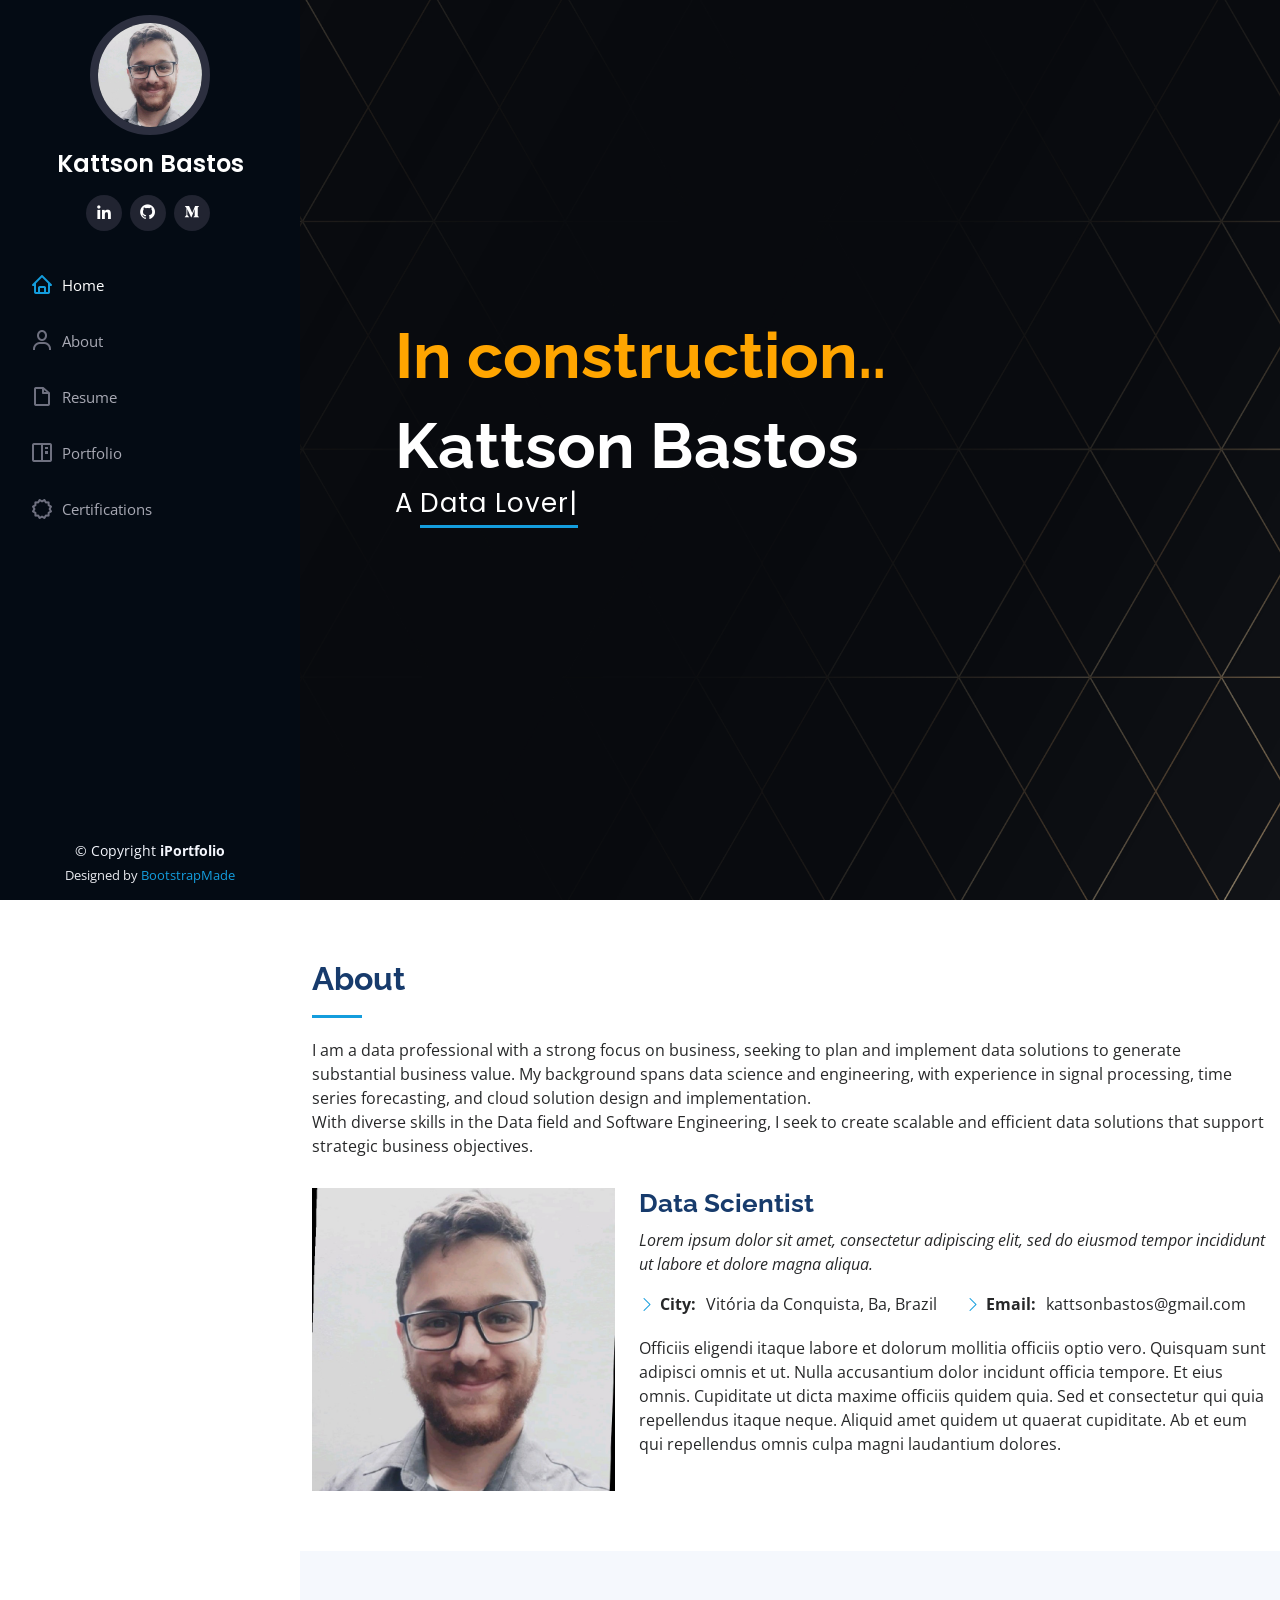
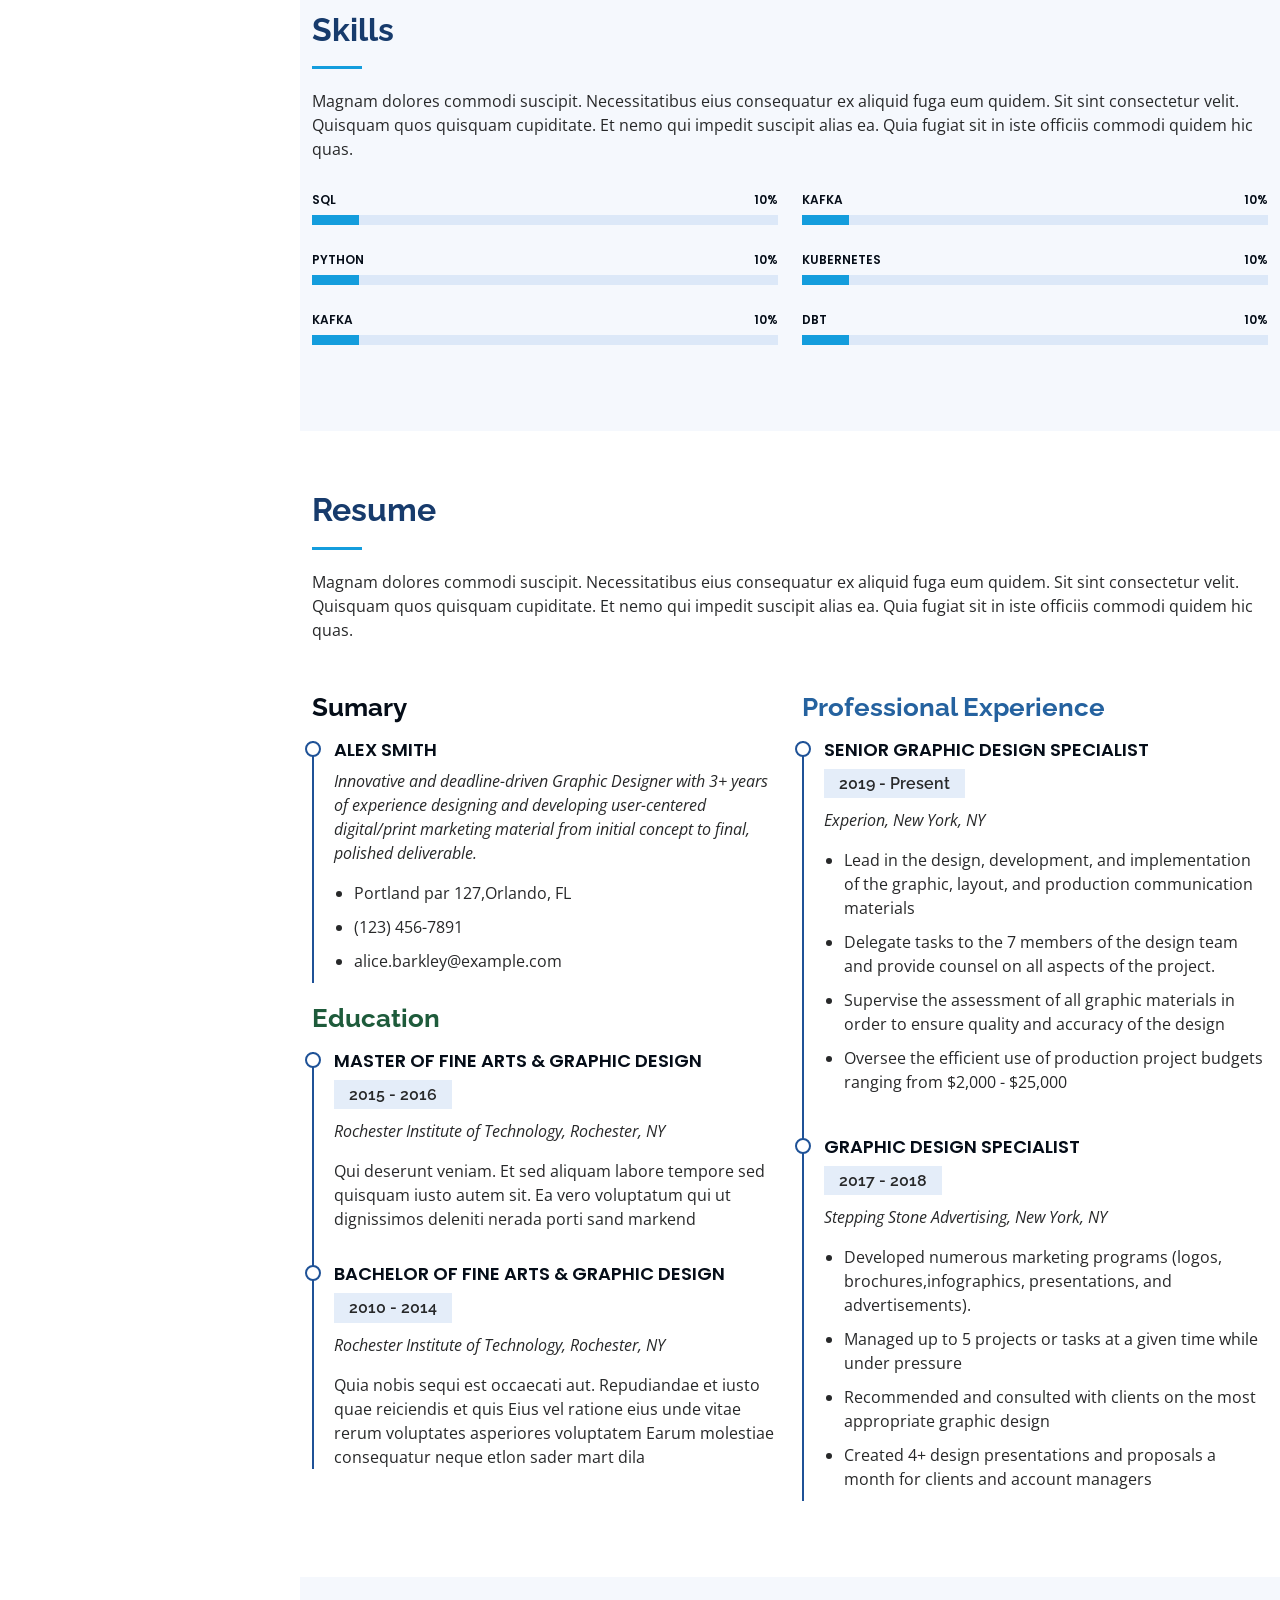
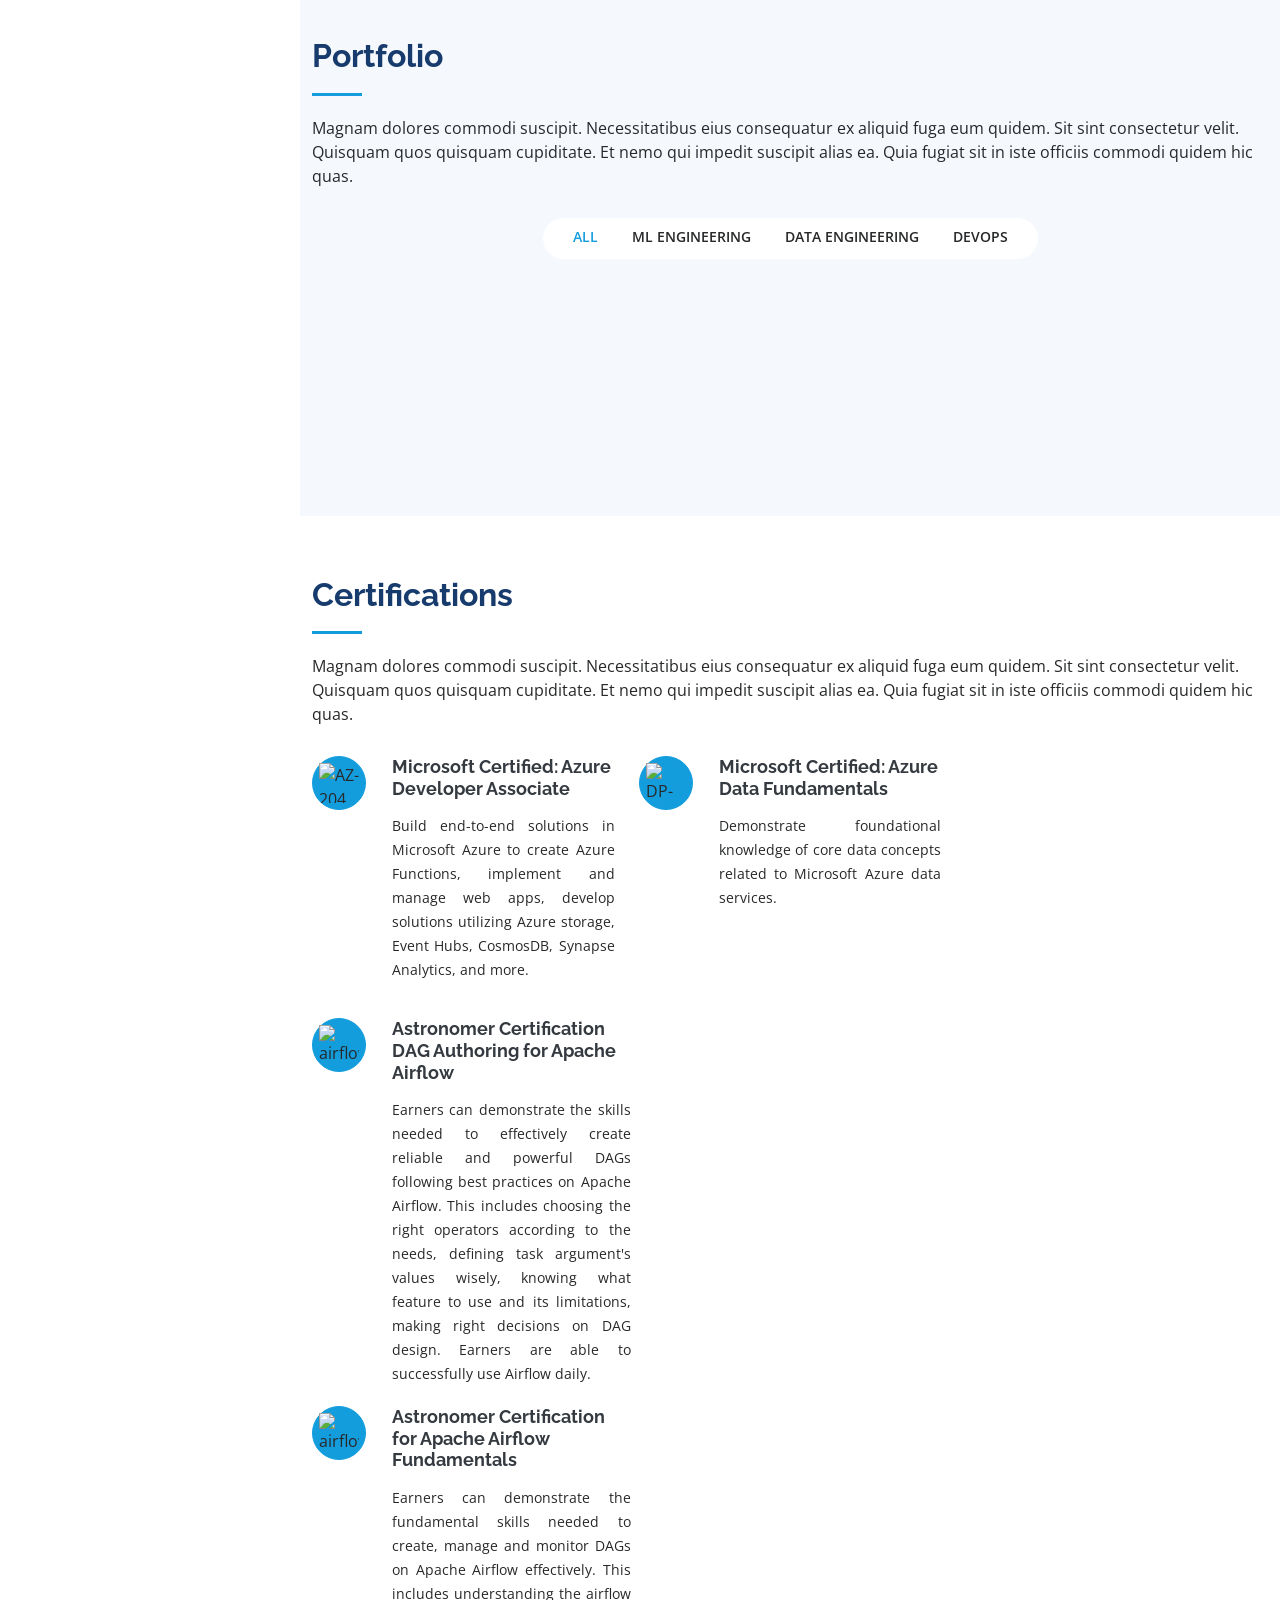
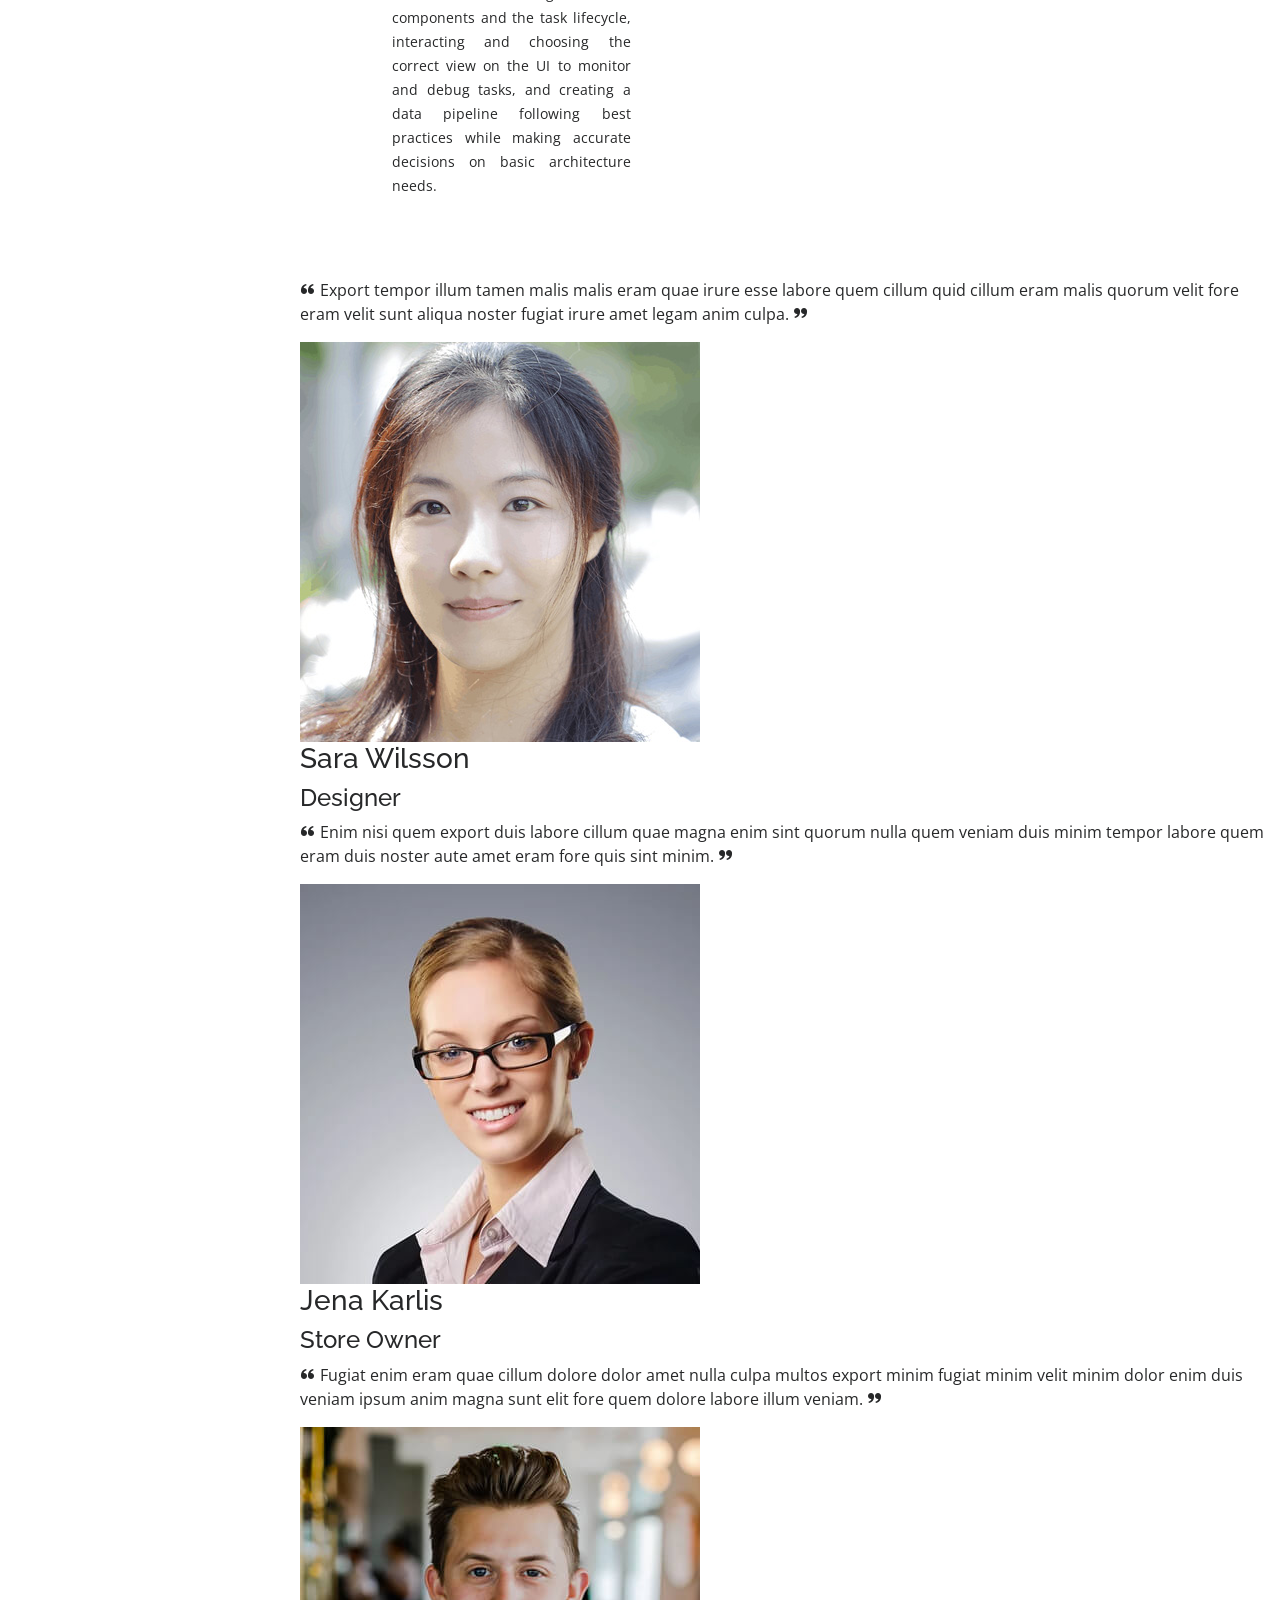
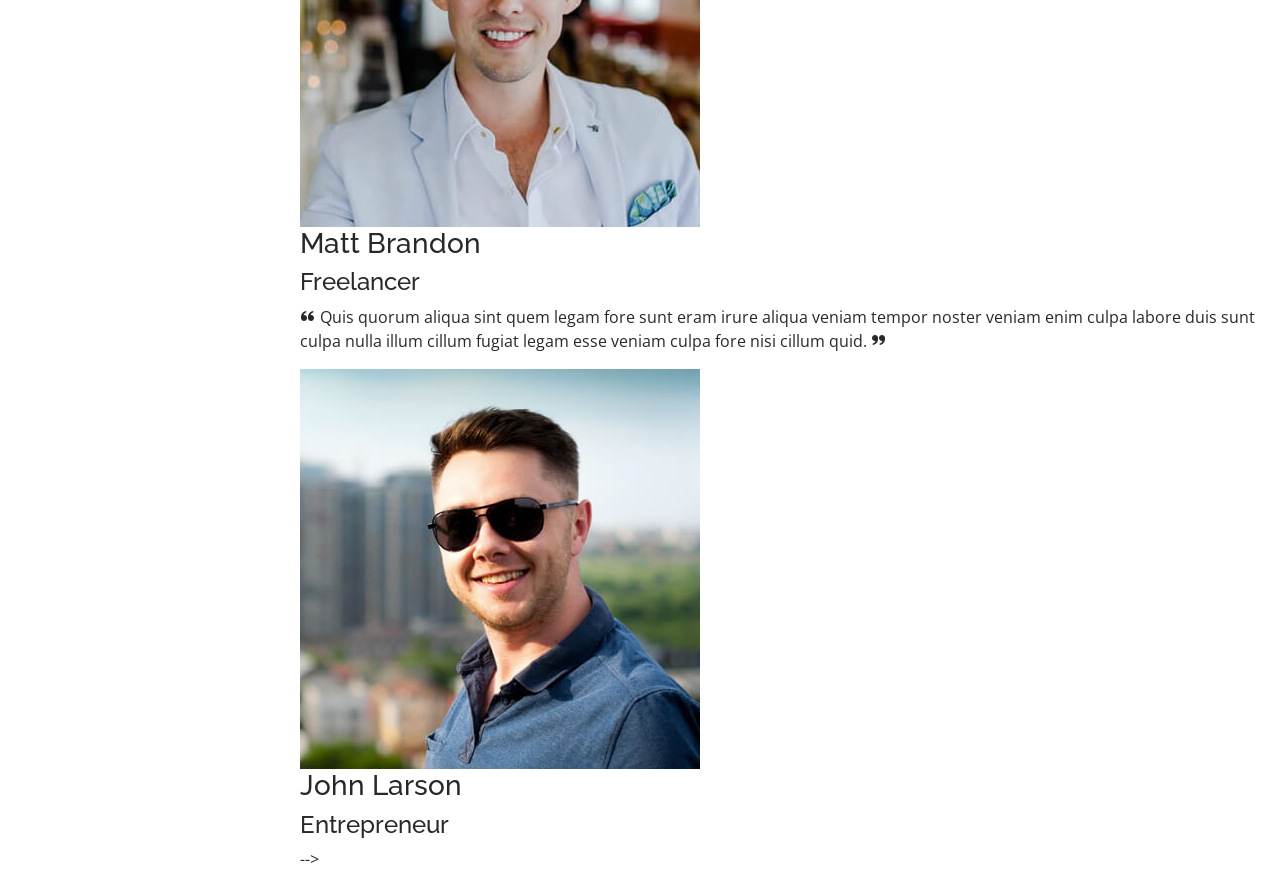
==== commit 5952d6e6: "add airflow certs" ====
--- a/index.html
+++ b/index.html
@@ -437,9 +437,10 @@
             <h4 class="title"><a href="https://learn.microsoft.com/api/credentials/share/en-us/kattsonbastos/6BA497E7A7522736?sharingId=E92D6F2808BA33B9" target="_blank">
               Microsoft Certified: Azure Developer Associate
             </a></h4>
-            <p class="description">Build end-to-end solutions in Microsoft Azure to create Azure Functions, implement and manage web apps, develop solutions utilizing Azure storage, Event Hubs, CosmosDB, Synapse Analytics, and more. </p>
-          </div>
-          
+            <p class="description" style="text-align: justify;">Build end-to-end solutions in Microsoft Azure to create Azure Functions, implement and manage web apps, 
+              develop solutions utilizing Azure storage, Event Hubs, CosmosDB, Synapse Analytics, and more. </p>
+          </div>
+
           <div class="col-lg-4 col-md-6 icon-box" data-aos="fade-up">
             <div class="icon">
               <img src="https://learn.microsoft.com/media/learn/certification/badges/microsoft-certified-fundamentals-badge.svg?branch=main" alt="DP-900" style="width: 40px; height: 40px;">
@@ -447,15 +448,43 @@
             <h4 class="title"><a href="https://learn.microsoft.com/api/credentials/share/en-us/kattsonbastos/D467997203481C2C?sharingId=E92D6F2808BA33B9" target="_blank">
               Microsoft Certified: Azure Data Fundamentals
             </a></h4>
-            <p class="description">Demonstrate foundational knowledge of core data concepts related to Microsoft Azure data services. </p>
-          </div>
-        </div>
+            <p  class="description" style="text-align: justify;">Demonstrate foundational knowledge of core data concepts related to Microsoft Azure data services. </p>
+          </div>
+        </div>
+
+        <div class="col-lg-4 col-md-6 icon-box" data-aos="fade-up">
+          <div class="icon">
+            <img src="https://images.credly.com/size/340x340/images/ed8e9dd4-2125-4e0b-9db1-57cf67de09d9/image.png" alt="airflow-dag" style="width: 40px; height: 40px;">
+          </div>
+          <h4 class="title"><a href="https://www.credly.com/badges/191f3091-b10e-429c-86e2-1f5ec754f08e/public_url" target="_blank">
+            Astronomer Certification DAG Authoring for Apache Airflow
+          </a></h4>
+          <p class="description" style="text-align: justify;">Earners can demonstrate the skills 
+            needed to effectively create reliable and powerful DAGs following best practices on Apache Airflow. 
+            This includes choosing the right operators according to the needs, defining task argument's values wisely, 
+            knowing what feature to use and its limitations, making right decisions on DAG design. 
+            Earners are able to successfully use Airflow daily.</p>
+        </div>
+
+        <div class="col-lg-4 col-md-6 icon-box" data-aos="fade-up">
+          <div class="icon">
+            <img src="https://images.credly.com/size/340x340/images/655a478d-ecde-4a92-afcd-3c7be176ccf3/image.png" alt="airflow-dag" style="width: 40px; height: 40px;">
+          </div>
+          <h4 class="title"><a href="https://www.credly.com/badges/d552c6ec-6c18-4f62-b69d-3e3d26ccad46/public_url" target="_blank">
+            Astronomer Certification for Apache Airflow Fundamentals
+          </a></h4>
+          <p class="description" style="text-align: justify;">Earners can demonstrate the fundamental skills needed to create, 
+            manage and monitor DAGs on Apache Airflow effectively. This includes understanding the airflow components and the task lifecycle, 
+            interacting and choosing the correct view on the UI to monitor and debug tasks, and creating a data pipeline following best 
+            practices while making accurate decisions on basic architecture needs.</p>
+        </div>
+      </div>
 
       </div>
     </section><!-- End Services Section -->
 
     <!-- ======= Testimonials Section ======= -->
-    <section id="testimonials" class="testimonials section-bg">
+    <!-- <section id="testimonials" class="testimonials section-bg">
       <div class="container">
 
         <div class="section-title">
@@ -535,7 +564,7 @@
           <div class="swiper-pagination"></div>
         </div>
 
-      </div>
+      </div> -->
     </section><!-- End Testimonials Section -->
 
     
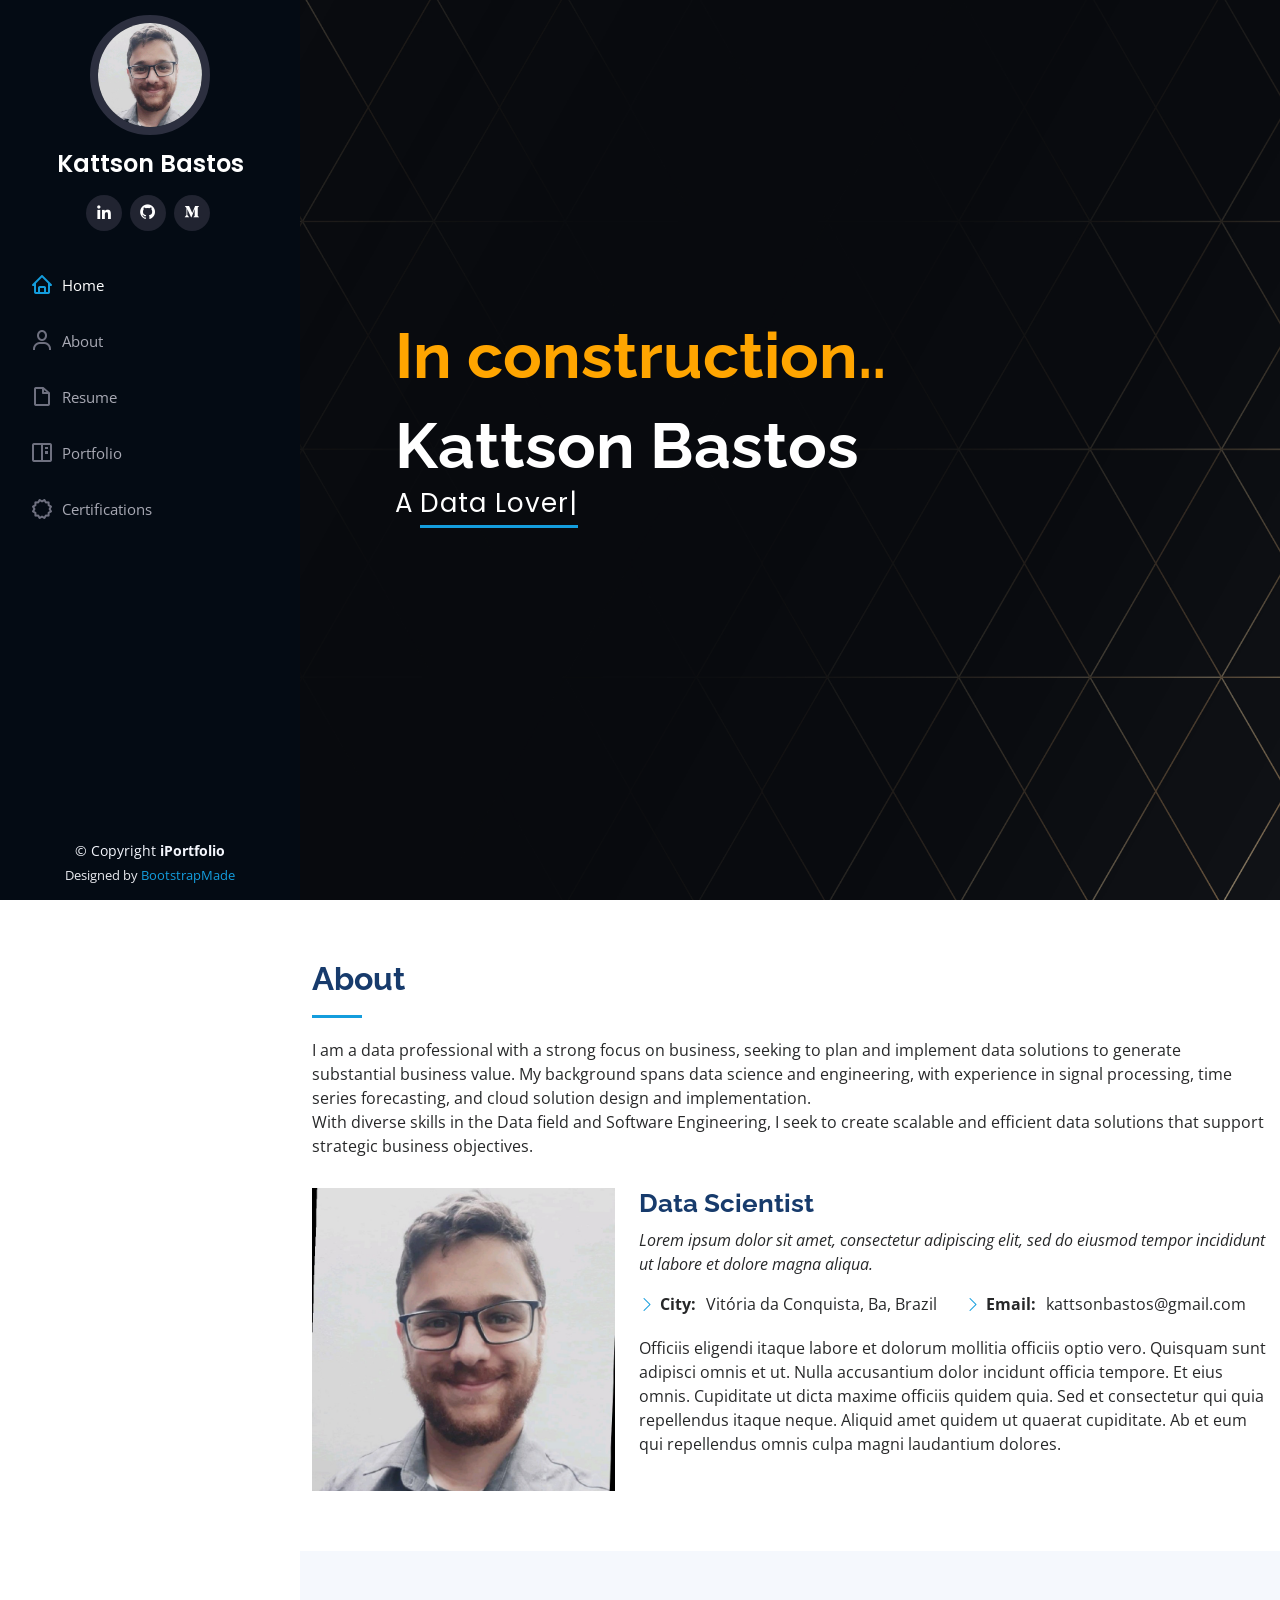
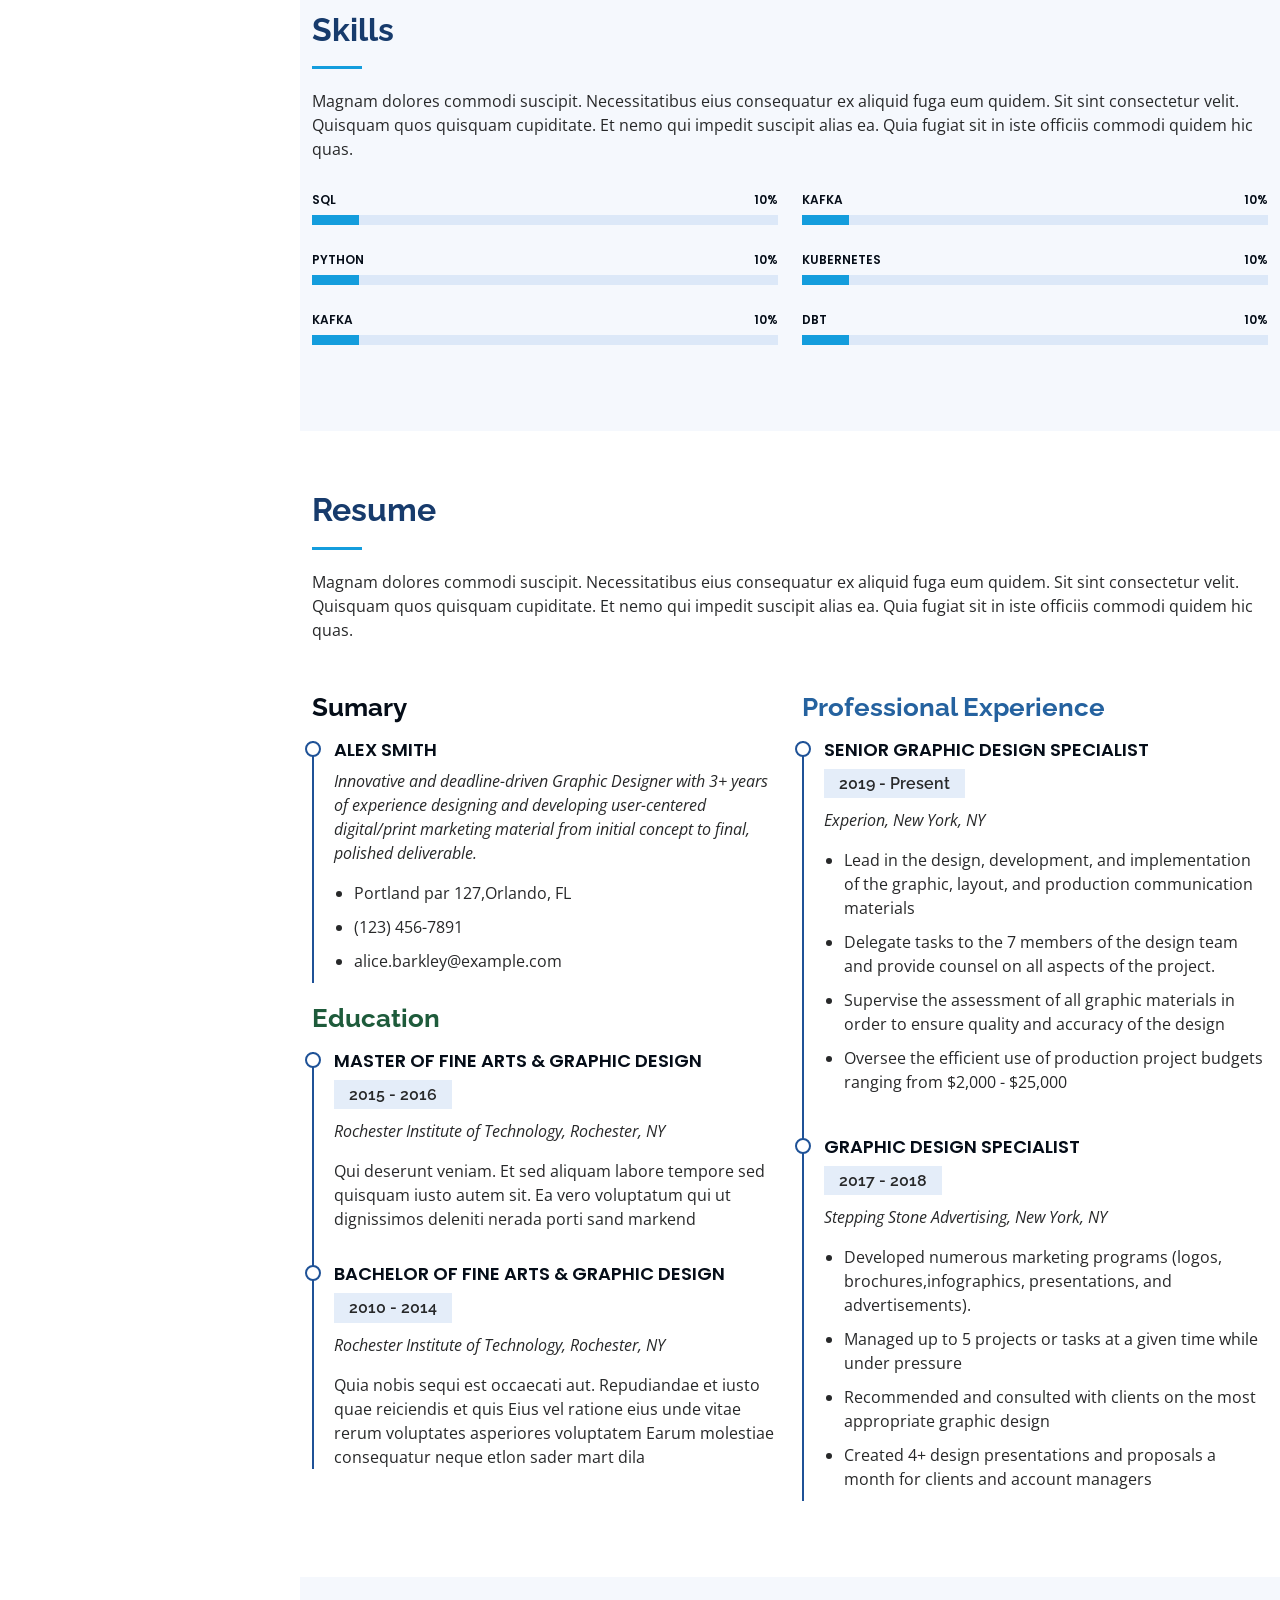
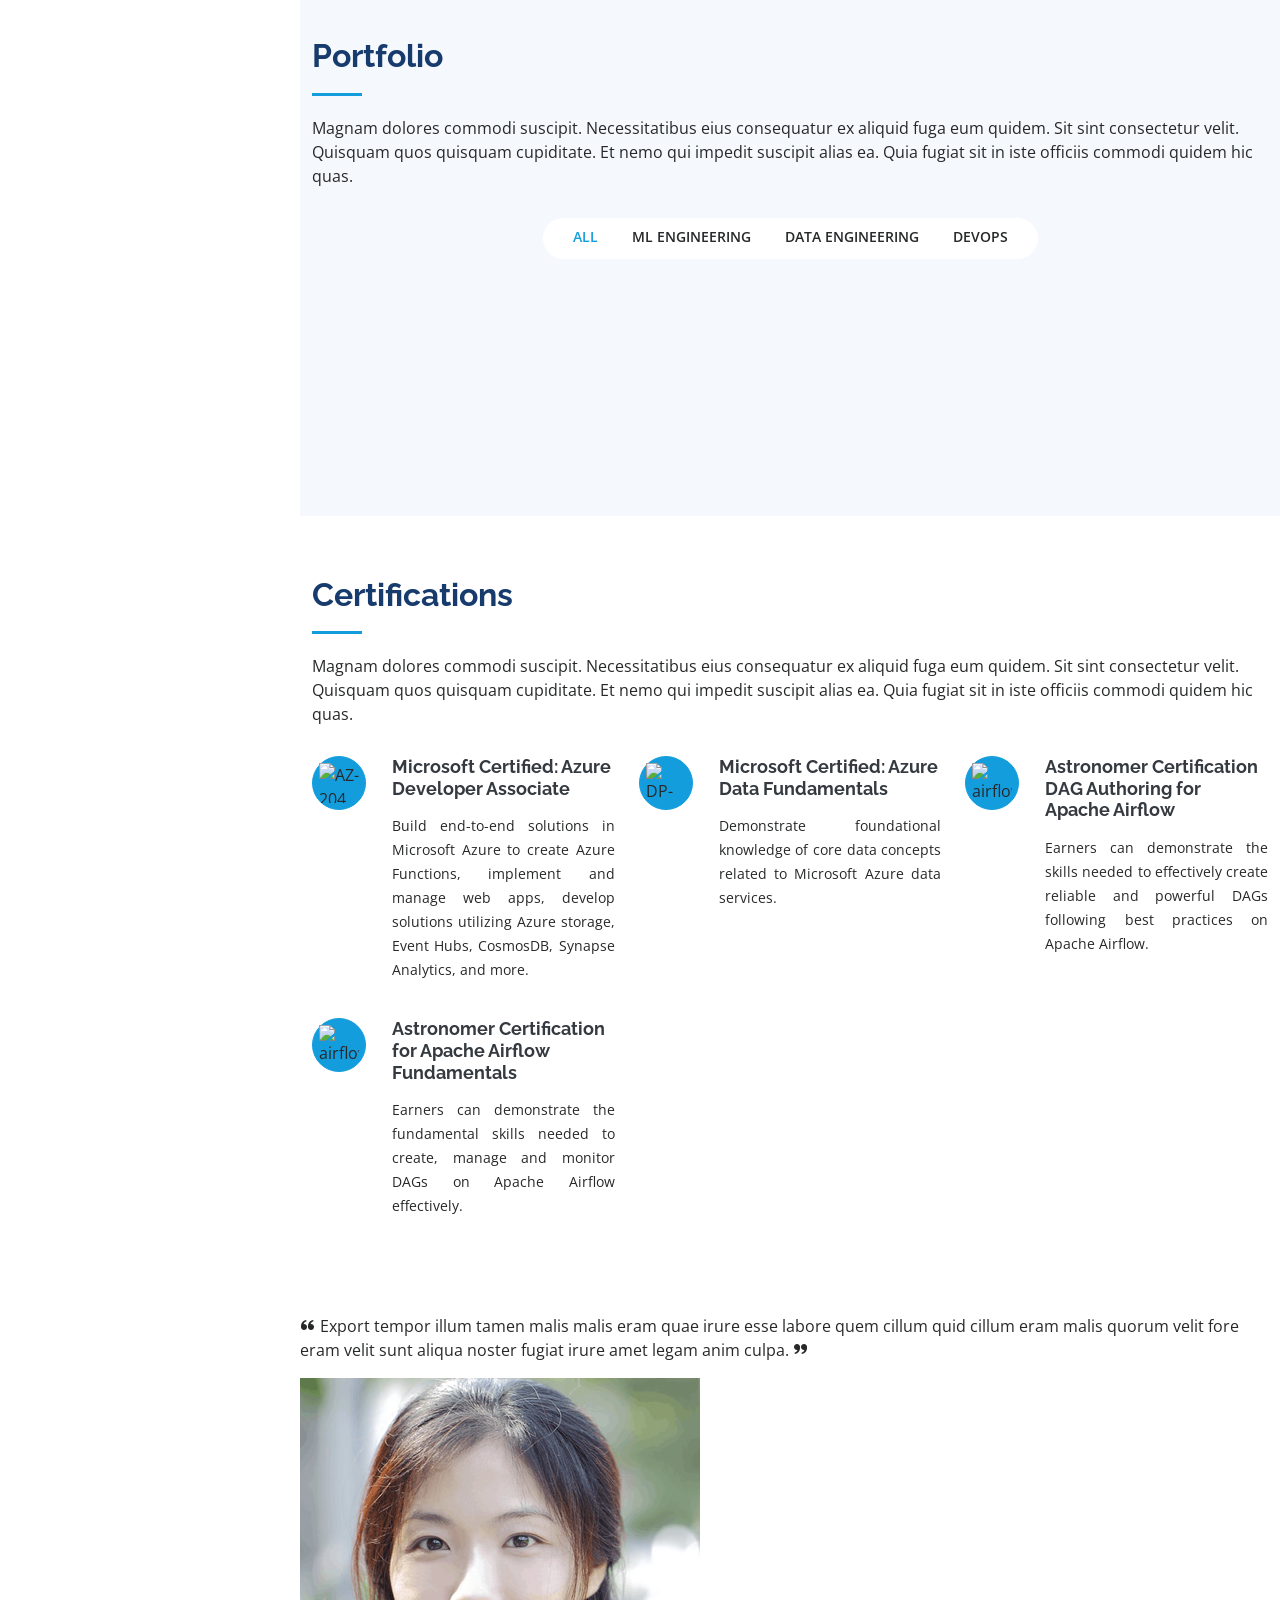
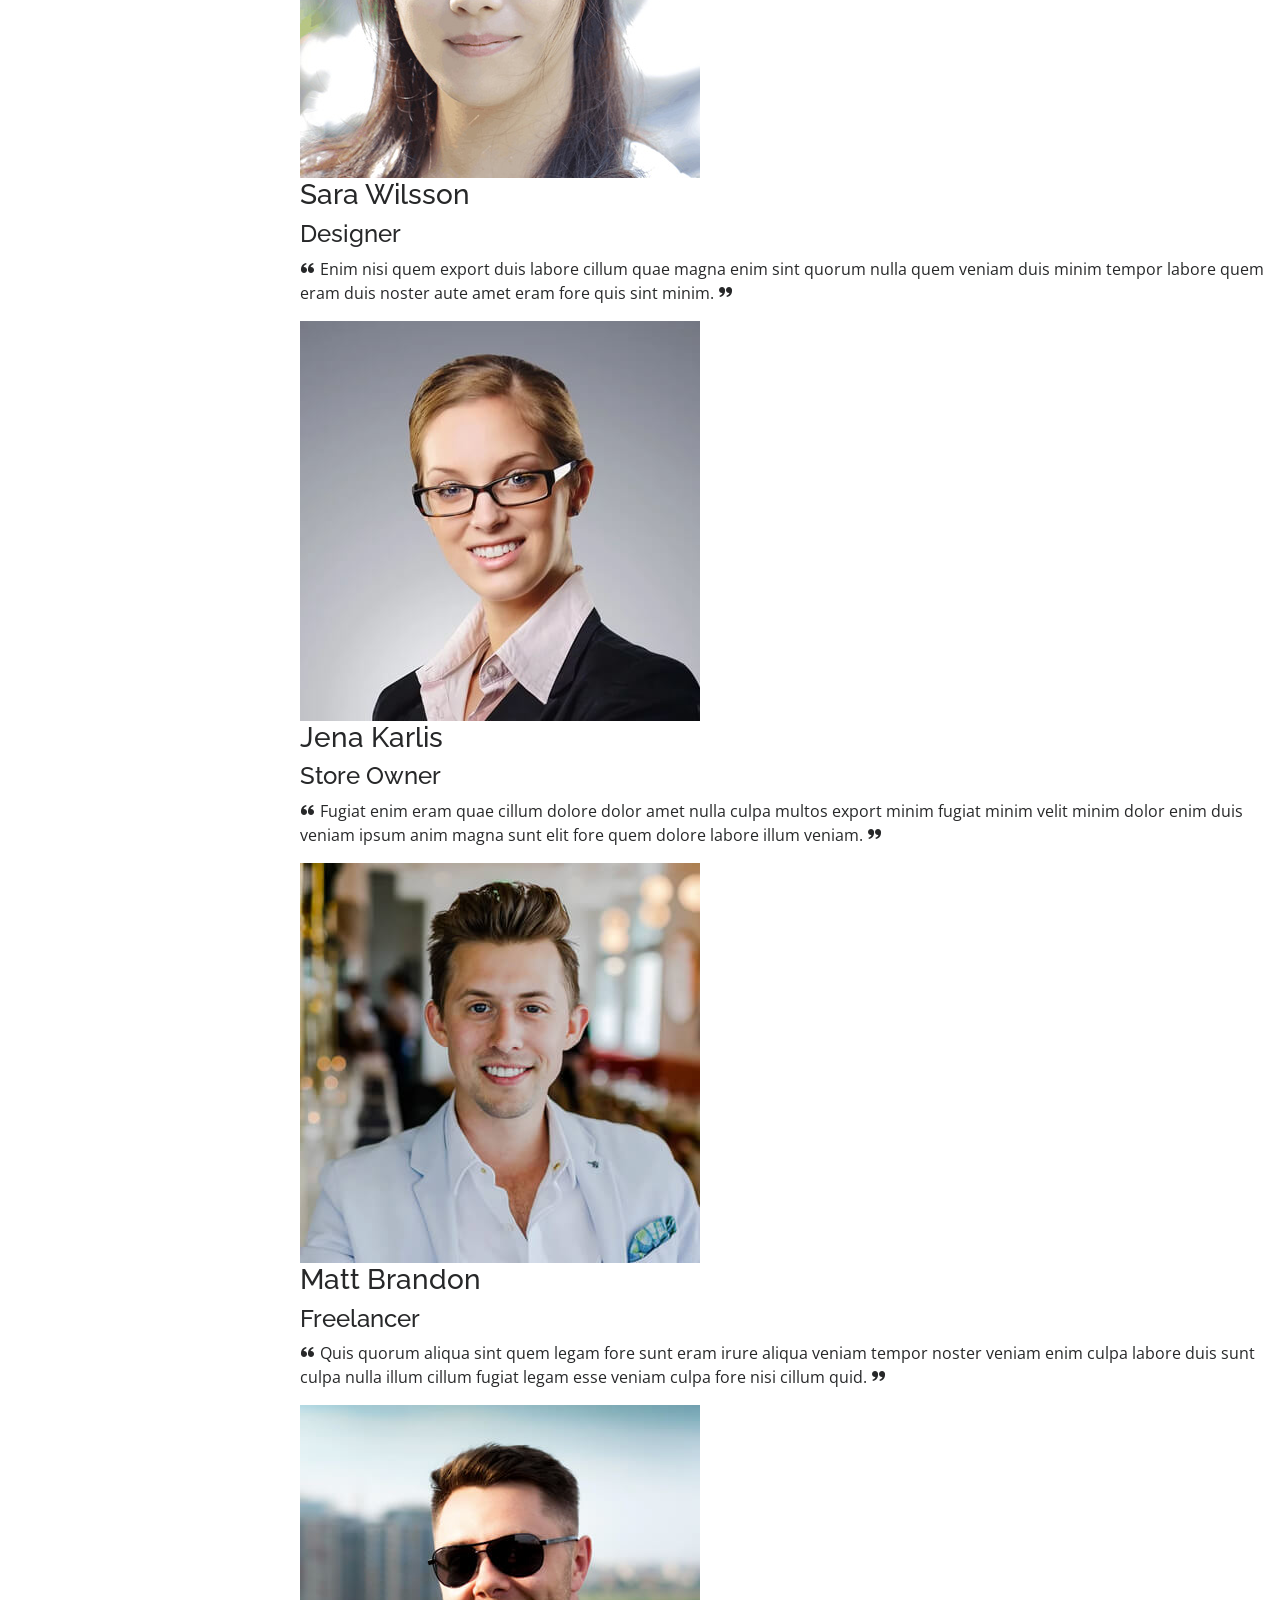
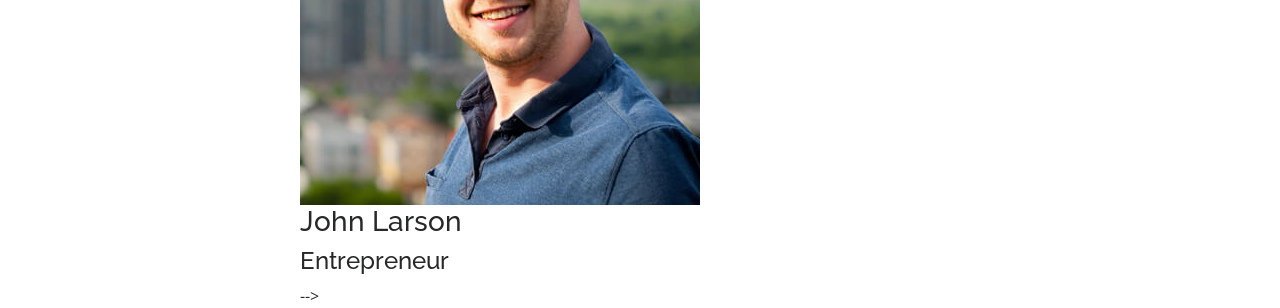
==== commit fa3adf49: "fix certificatiosn div" ====
--- a/index.html
+++ b/index.html
@@ -450,7 +450,6 @@
             </a></h4>
             <p  class="description" style="text-align: justify;">Demonstrate foundational knowledge of core data concepts related to Microsoft Azure data services. </p>
           </div>
-        </div>
 
         <div class="col-lg-4 col-md-6 icon-box" data-aos="fade-up">
           <div class="icon">
@@ -460,10 +459,7 @@
             Astronomer Certification DAG Authoring for Apache Airflow
           </a></h4>
           <p class="description" style="text-align: justify;">Earners can demonstrate the skills 
-            needed to effectively create reliable and powerful DAGs following best practices on Apache Airflow. 
-            This includes choosing the right operators according to the needs, defining task argument's values wisely, 
-            knowing what feature to use and its limitations, making right decisions on DAG design. 
-            Earners are able to successfully use Airflow daily.</p>
+            needed to effectively create reliable and powerful DAGs following best practices on Apache Airflow.</p>
         </div>
 
         <div class="col-lg-4 col-md-6 icon-box" data-aos="fade-up">
@@ -474,9 +470,7 @@
             Astronomer Certification for Apache Airflow Fundamentals
           </a></h4>
           <p class="description" style="text-align: justify;">Earners can demonstrate the fundamental skills needed to create, 
-            manage and monitor DAGs on Apache Airflow effectively. This includes understanding the airflow components and the task lifecycle, 
-            interacting and choosing the correct view on the UI to monitor and debug tasks, and creating a data pipeline following best 
-            practices while making accurate decisions on basic architecture needs.</p>
+            manage and monitor DAGs on Apache Airflow effectively.</p>
         </div>
       </div>
 
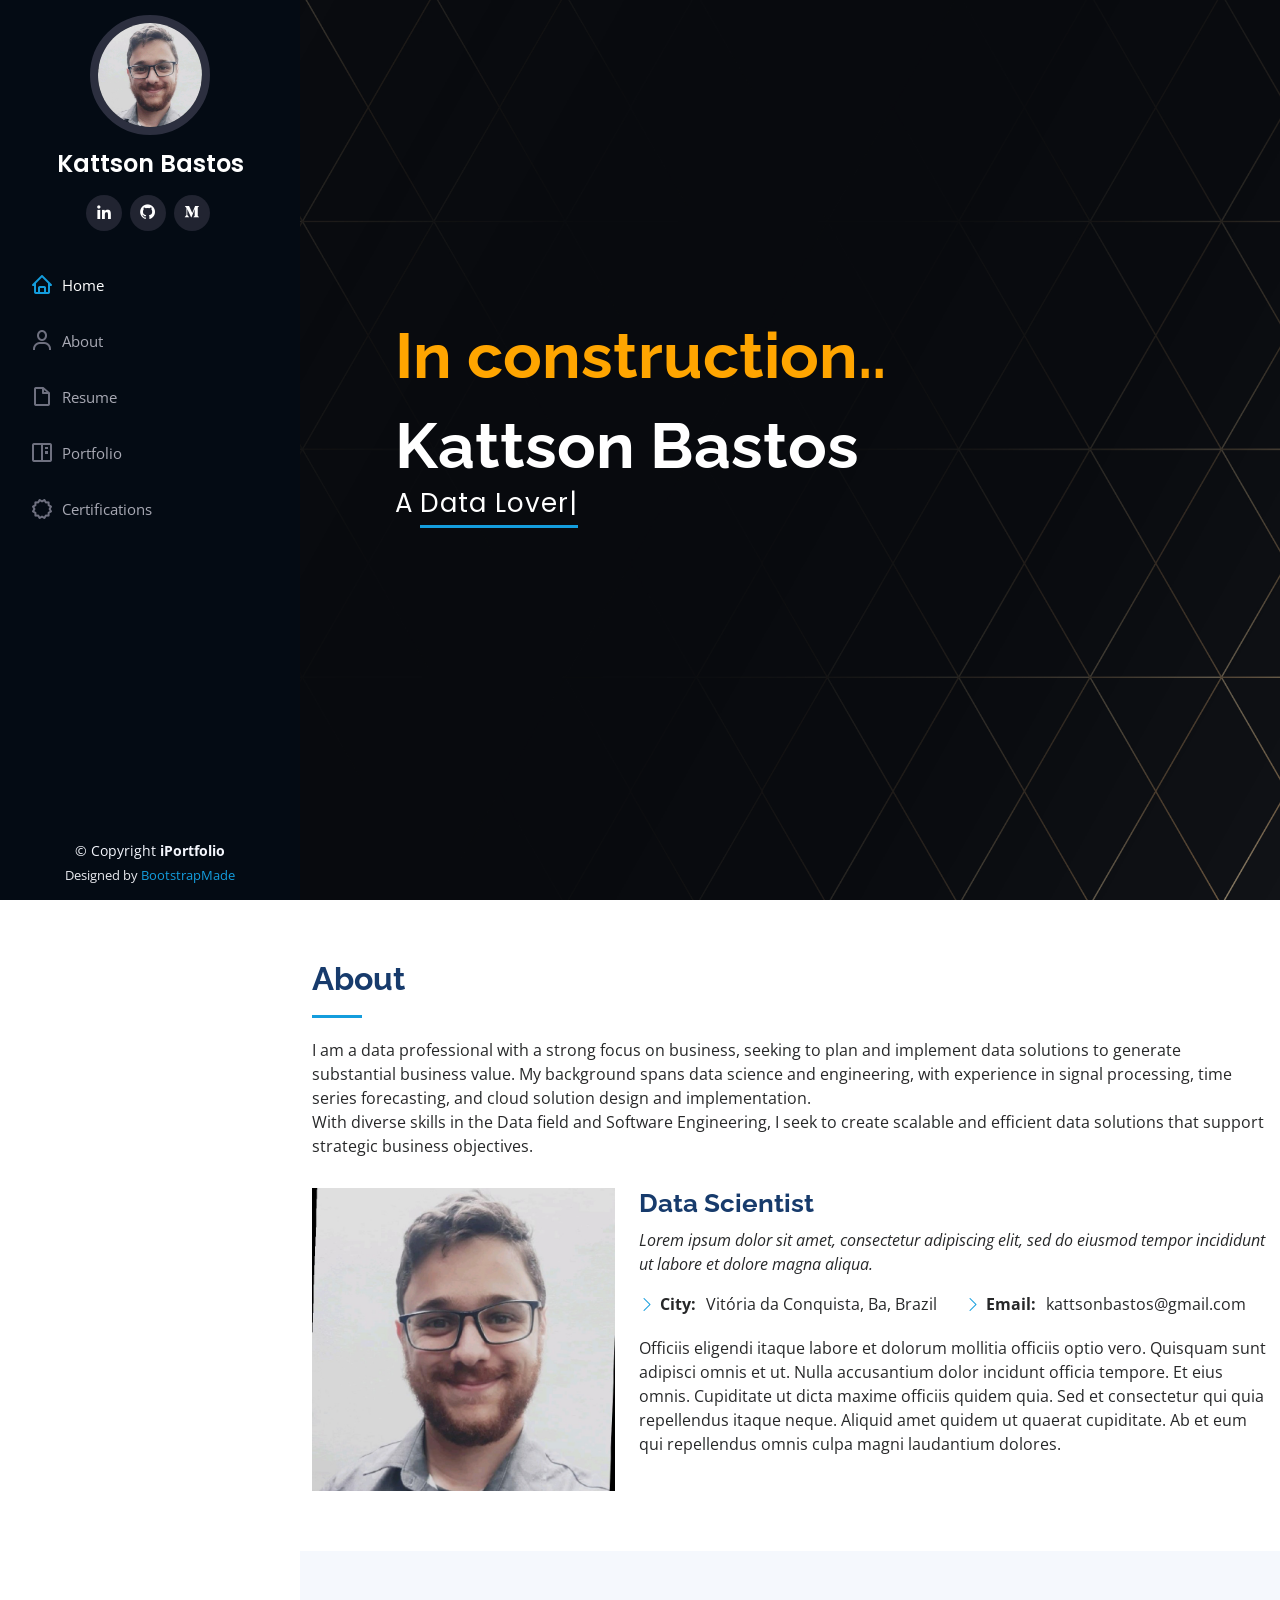
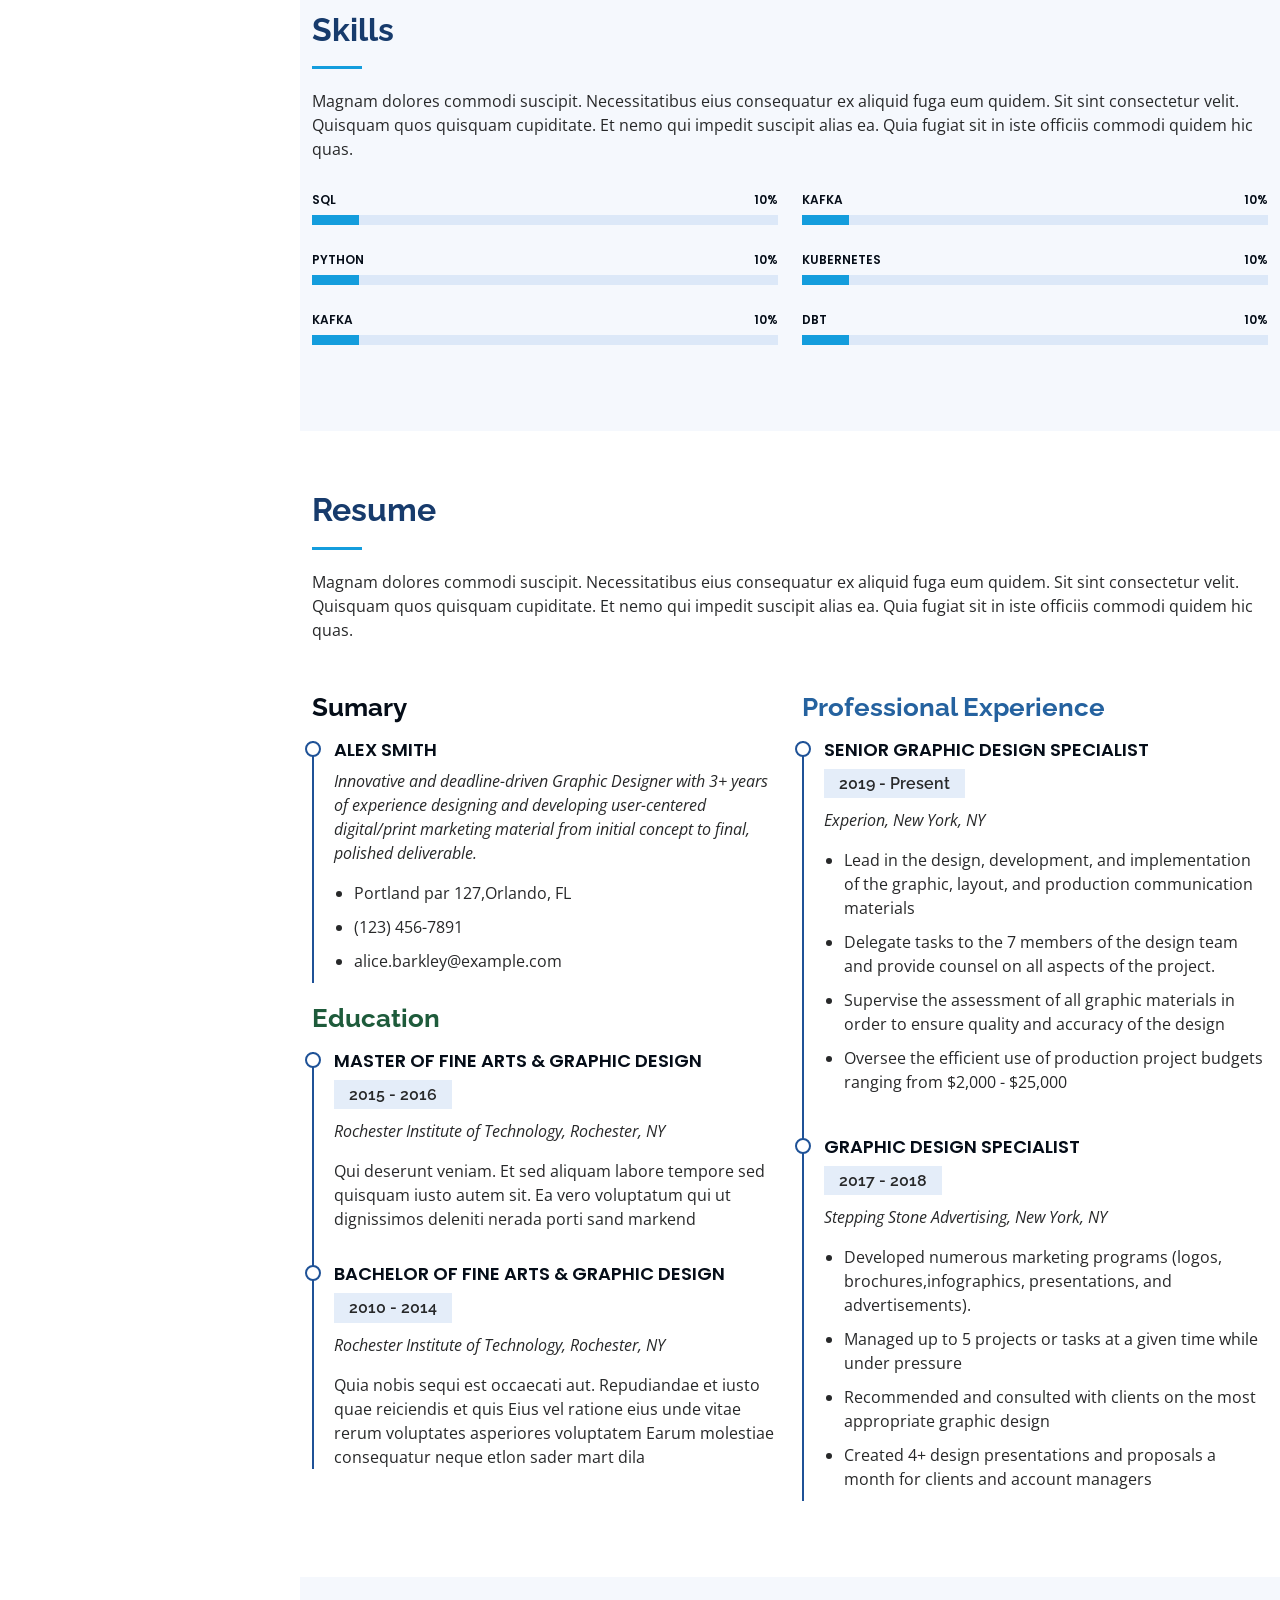
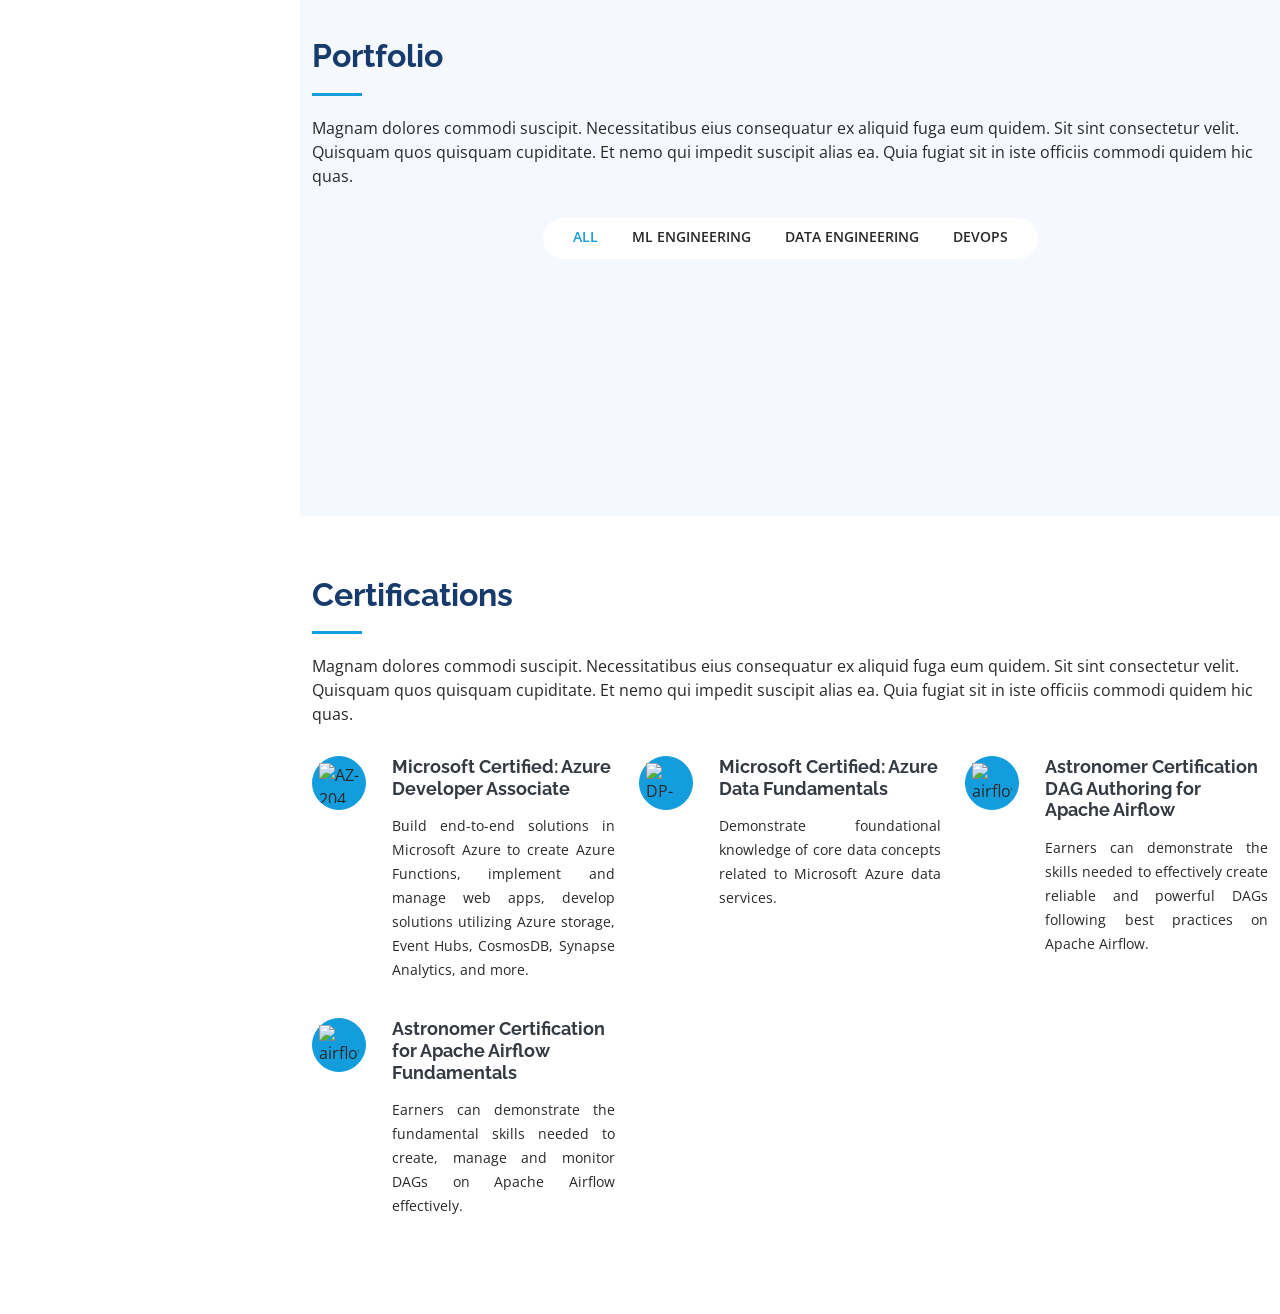
==== commit 2508637f: "fix certificatiosn div" ====
--- a/index.html
+++ b/index.html
@@ -477,90 +477,6 @@
       </div>
     </section><!-- End Services Section -->
 
-    <!-- ======= Testimonials Section ======= -->
-    <!-- <section id="testimonials" class="testimonials section-bg">
-      <div class="container">
-
-        <div class="section-title">
-          <h2>Testimonials</h2>
-          <p>Magnam dolores commodi suscipit. Necessitatibus eius consequatur ex aliquid fuga eum quidem. Sit sint consectetur velit. Quisquam quos quisquam cupiditate. Et nemo qui impedit suscipit alias ea. Quia fugiat sit in iste officiis commodi quidem hic quas.</p>
-        </div>
-
-        <div class="testimonials-slider swiper" data-aos="fade-up" data-aos-delay="100">
-          <div class="swiper-wrapper">
-
-            <div class="swiper-slide">
-              <div class="testimonial-item" data-aos="fade-up">
-                <p>
-                  <i class="bx bxs-quote-alt-left quote-icon-left"></i>
-                  Proin iaculis purus consequat sem cure digni ssim donec porttitora entum suscipit rhoncus. Accusantium quam, ultricies eget id, aliquam eget nibh et. Maecen aliquam, risus at semper.
-                  <i class="bx bxs-quote-alt-right quote-icon-right"></i>
-                </p>
-                <img src="assets/img/testimonials/testimonials-1.jpg" class="testimonial-img" alt="">
-                <h3>Saul Goodman</h3>
-                <h4>Ceo &amp; Founder</h4>
-              </div>
-            </div><!-- End testimonial item -->
-
-            <div class="swiper-slide">
-              <div class="testimonial-item" data-aos="fade-up" data-aos-delay="100">
-                <p>
-                  <i class="bx bxs-quote-alt-left quote-icon-left"></i>
-                  Export tempor illum tamen malis malis eram quae irure esse labore quem cillum quid cillum eram malis quorum velit fore eram velit sunt aliqua noster fugiat irure amet legam anim culpa.
-                  <i class="bx bxs-quote-alt-right quote-icon-right"></i>
-                </p>
-                <img src="assets/img/testimonials/testimonials-2.jpg" class="testimonial-img" alt="">
-                <h3>Sara Wilsson</h3>
-                <h4>Designer</h4>
-              </div>
-            </div><!-- End testimonial item -->
-
-            <div class="swiper-slide">
-              <div class="testimonial-item" data-aos="fade-up" data-aos-delay="200">
-                <p>
-                  <i class="bx bxs-quote-alt-left quote-icon-left"></i>
-                  Enim nisi quem export duis labore cillum quae magna enim sint quorum nulla quem veniam duis minim tempor labore quem eram duis noster aute amet eram fore quis sint minim.
-                  <i class="bx bxs-quote-alt-right quote-icon-right"></i>
-                </p>
-                <img src="assets/img/testimonials/testimonials-3.jpg" class="testimonial-img" alt="">
-                <h3>Jena Karlis</h3>
-                <h4>Store Owner</h4>
-              </div>
-            </div><!-- End testimonial item -->
-
-            <div class="swiper-slide">
-              <div class="testimonial-item" data-aos="fade-up" data-aos-delay="300">
-                <p>
-                  <i class="bx bxs-quote-alt-left quote-icon-left"></i>
-                  Fugiat enim eram quae cillum dolore dolor amet nulla culpa multos export minim fugiat minim velit minim dolor enim duis veniam ipsum anim magna sunt elit fore quem dolore labore illum veniam.
-                  <i class="bx bxs-quote-alt-right quote-icon-right"></i>
-                </p>
-                <img src="assets/img/testimonials/testimonials-4.jpg" class="testimonial-img" alt="">
-                <h3>Matt Brandon</h3>
-                <h4>Freelancer</h4>
-              </div>
-            </div><!-- End testimonial item -->
-
-            <div class="swiper-slide">
-              <div class="testimonial-item" data-aos="fade-up" data-aos-delay="400">
-                <p>
-                  <i class="bx bxs-quote-alt-left quote-icon-left"></i>
-                  Quis quorum aliqua sint quem legam fore sunt eram irure aliqua veniam tempor noster veniam enim culpa labore duis sunt culpa nulla illum cillum fugiat legam esse veniam culpa fore nisi cillum quid.
-                  <i class="bx bxs-quote-alt-right quote-icon-right"></i>
-                </p>
-                <img src="assets/img/testimonials/testimonials-5.jpg" class="testimonial-img" alt="">
-                <h3>John Larson</h3>
-                <h4>Entrepreneur</h4>
-              </div>
-            </div><!-- End testimonial item -->
-
-          </div>
-          <div class="swiper-pagination"></div>
-        </div>
-
-      </div> -->
-    </section><!-- End Testimonials Section -->
-
     
   </main><!-- End #main -->
 
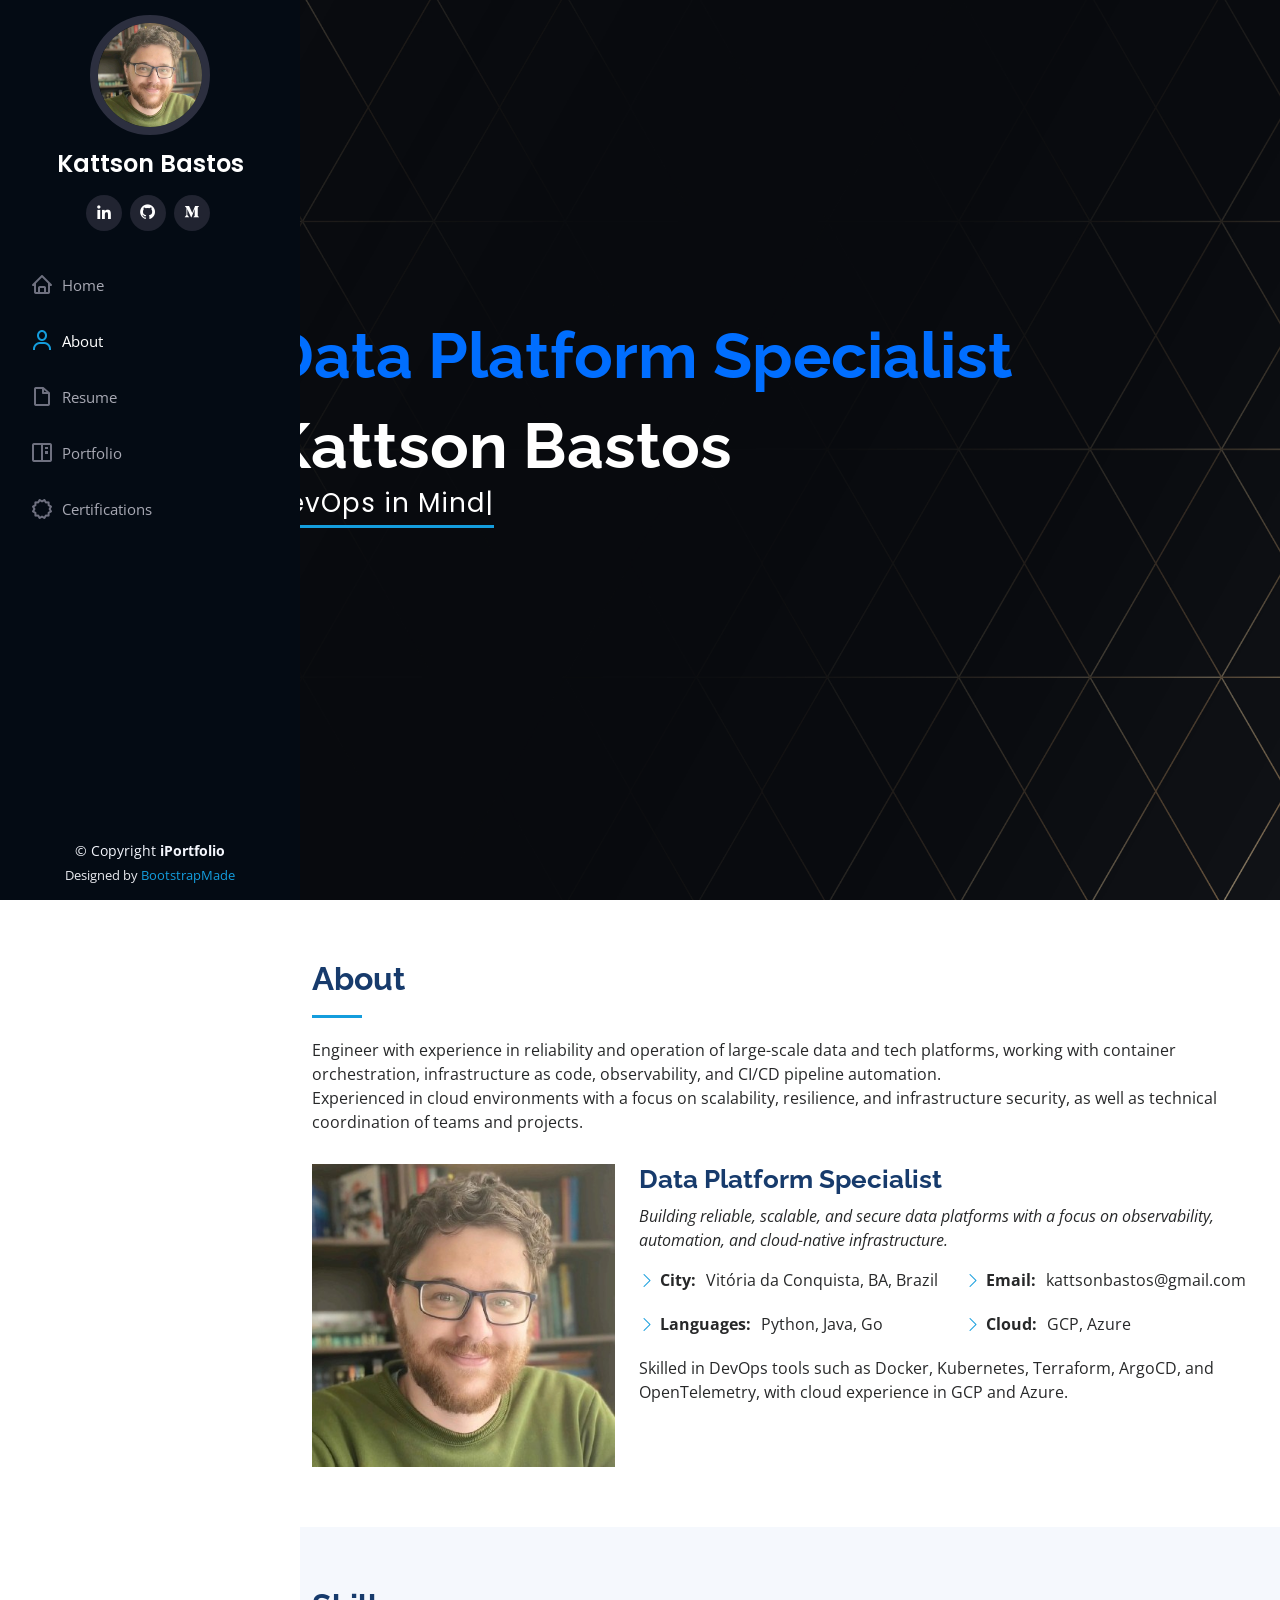
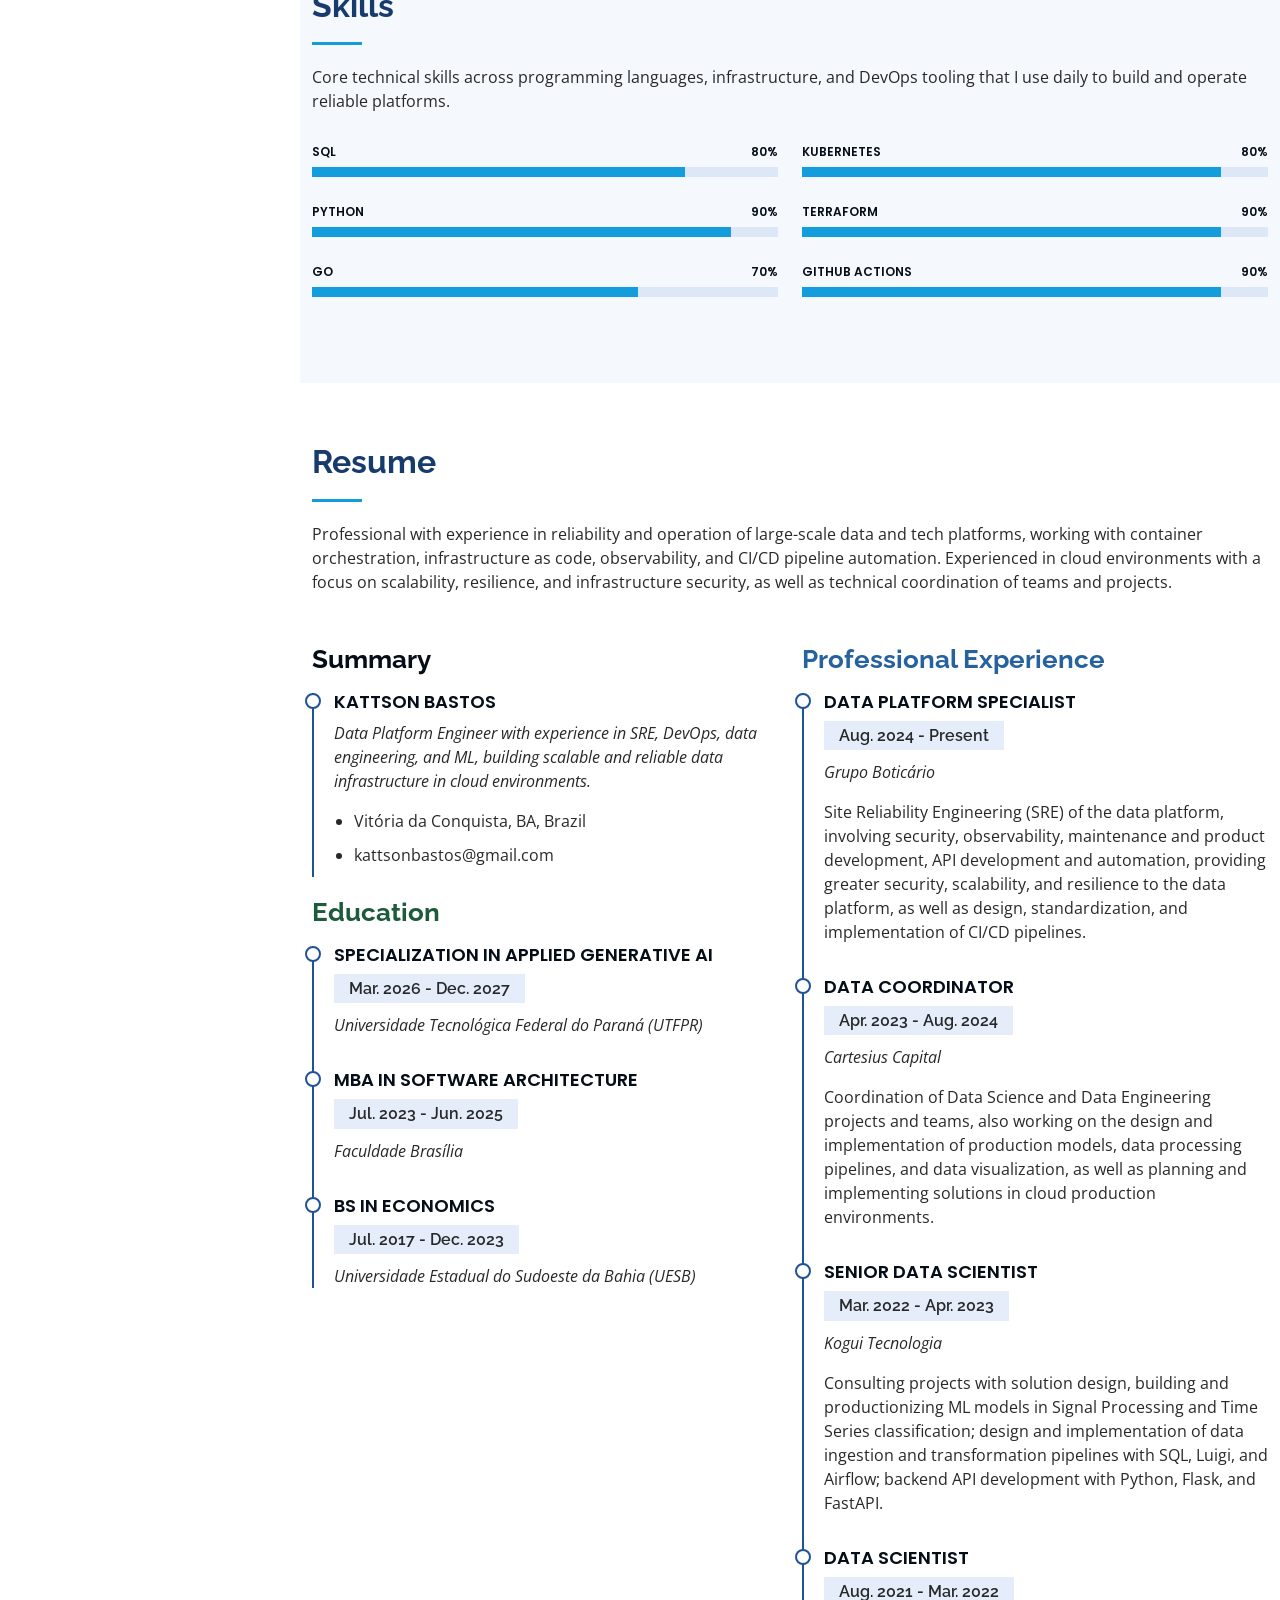
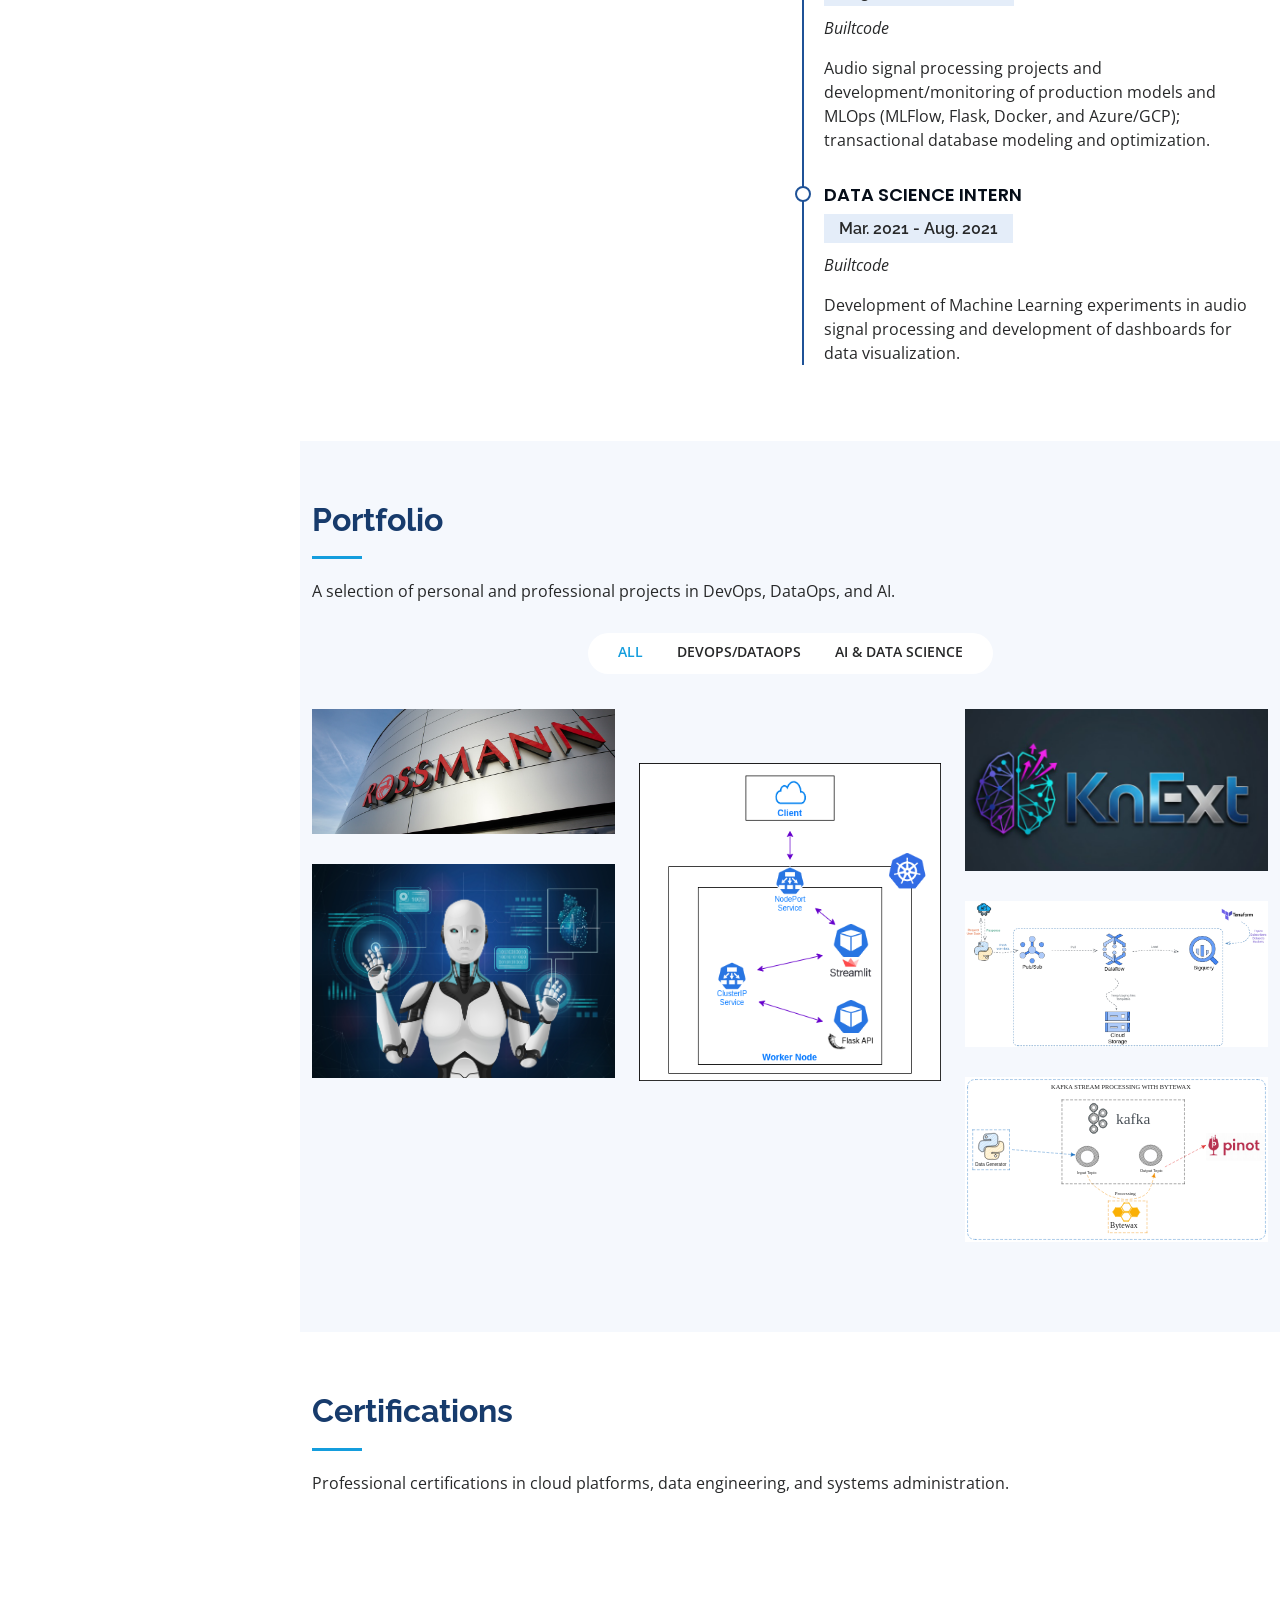
==== commit 0a12aeed: "update portfolio" ====
--- a/index.html
+++ b/index.html
@@ -45,7 +45,7 @@
     <div class="d-flex flex-column">
 
       <div class="profile">
-        <img src="assets/img/profile-img.png" alt="" class="img-fluid rounded-circle">
+        <img src="assets/img/me.jpeg" alt="" class="img-fluid rounded-circle">
         <h1 class="text-light"><a href="index.html">Kattson Bastos</a></h1>
         <div class="social-links mt-3 text-center">
           <a href="https://www.linkedin.com/in/kattson-bastos/" class="linkedin" target="_blank"><i class="bx bxl-linkedin"></i></a>
@@ -71,8 +71,8 @@
   <!-- ======= Hero Section ======= -->
   <section id="hero" class="d-flex flex-column justify-content-center align-items-center">
     <div class="hero-container" data-aos="fade-in">
-      <h1 style='color:orange'>In construction..</h1><br><h1>Kattson Bastos</h1>
-      <p>A <span class="typed" data-typed-items="Data Lover, DevOps Enthusiast"></span></p>
+      <h1 style='color:rgb(0, 110, 255)'>Data Platform Specialist</h1><br><h1>Kattson Bastos</h1>
+      <p><span class="typed" data-typed-items="DevOps in Mind, DataOps in Heart"></span></p>
     </div>
   </section><!-- End Hero -->
 
@@ -84,37 +84,36 @@
 
         <div class="section-title">
           <h2>About</h2>
-          <p>I am a data professional with a strong focus on business, seeking to plan and implement data solutions to generate substantial business value. 
-            My background spans data science and engineering, with experience in signal processing, time series forecasting, and cloud solution design and implementation.
+          <p>Engineer with experience in reliability and operation of large-scale data and tech platforms, working with container orchestration, infrastructure as code, observability, and CI/CD pipeline automation.
             <br>
-            With diverse skills in the Data field and Software Engineering, I seek to create scalable and efficient data solutions that support strategic business objectives.</p>
+            Experienced in cloud environments with a focus on scalability, resilience, and infrastructure security, as well as technical coordination of teams and projects.</p>
         </div>
 
         <div class="row">
           <div class="col-lg-4" data-aos="fade-right">
-            <img src="assets/img/profile-img.png" class="img-fluid" alt="">
+            <img src="assets/img/me.jpeg" class="img-fluid" alt="">
           </div>
           <div class="col-lg-8 pt-4 pt-lg-0 content" data-aos="fade-left">
-            <h3>Data Scientist</h3>
+            <h3>Data Platform Specialist</h3>
             <p class="fst-italic">
-              Lorem ipsum dolor sit amet, consectetur adipiscing elit, sed do eiusmod tempor incididunt ut labore et dolore
-              magna aliqua.
+              Building reliable, scalable, and secure data platforms with a focus on observability, automation, and cloud-native infrastructure.
             </p>
             <div class="row">
               <div class="col-lg-6">
                 <ul>
-                  <li><i class="bi bi-chevron-right"></i> <strong>City:</strong> <span>Vitória da Conquista, Ba, Brazil</span></li>
+                  <li><i class="bi bi-chevron-right"></i> <strong>City:</strong> <span>Vitória da Conquista, BA, Brazil</span></li>
+                  <li><i class="bi bi-chevron-right"></i> <strong>Languages:</strong> <span>Python, Java, Go</span></li>
                 </ul>
               </div>
               <div class="col-lg-6">
                 <ul>
                   <li><i class="bi bi-chevron-right"></i> <strong>Email:</strong> <span>kattsonbastos@gmail.com</span></li>
+                  <li><i class="bi bi-chevron-right"></i> <strong>Cloud:</strong> <span>GCP, Azure</span></li>
                 </ul>
               </div>
             </div>
             <p>
-              Officiis eligendi itaque labore et dolorum mollitia officiis optio vero. Quisquam sunt adipisci omnis et ut. Nulla accusantium dolor incidunt officia tempore. Et eius omnis.
-              Cupiditate ut dicta maxime officiis quidem quia. Sed et consectetur qui quia repellendus itaque neque. Aliquid amet quidem ut quaerat cupiditate. Ab et eum qui repellendus omnis culpa magni laudantium dolores.
+              Skilled in DevOps tools such as Docker, Kubernetes, Terraform, ArgoCD, and OpenTelemetry, with cloud experience in GCP and Azure.
             </p>
           </div>
         </div>
@@ -177,7 +176,7 @@
 
         <div class="section-title">
           <h2>Skills</h2>
-          <p>Magnam dolores commodi suscipit. Necessitatibus eius consequatur ex aliquid fuga eum quidem. Sit sint consectetur velit. Quisquam quos quisquam cupiditate. Et nemo qui impedit suscipit alias ea. Quia fugiat sit in iste officiis commodi quidem hic quas.</p>
+          <p>Core technical skills across programming languages, infrastructure, and DevOps tooling that I use daily to build and operate reliable platforms.</p>
         </div>
 
         <div class="row skills-content">
@@ -185,23 +184,23 @@
           <div class="col-lg-6" data-aos="fade-up">
 
             <div class="progress">
-              <span class="skill">SQL <i class="val">10%</i></span>
+              <span class="skill">SQL <i class="val">80%</i></span>
               <div class="progress-bar-wrap">
-                <div class="progress-bar" role="progressbar" aria-valuenow="10" aria-valuemin="0" aria-valuemax="100"></div>
+                <div class="progress-bar" role="progressbar" aria-valuenow="80" aria-valuemin="0" aria-valuemax="100"></div>
               </div>
             </div>
 
             <div class="progress">
-              <span class="skill">Python <i class="val">10%</i></span>
+              <span class="skill">Python <i class="val">90%</i></span>
               <div class="progress-bar-wrap">
-                <div class="progress-bar" role="progressbar" aria-valuenow="10" aria-valuemin="0" aria-valuemax="100"></div>
+                <div class="progress-bar" role="progressbar" aria-valuenow="90" aria-valuemin="0" aria-valuemax="100"></div>
               </div>
             </div>
 
             <div class="progress">
-              <span class="skill">Kafka <i class="val">10%</i></span>
+              <span class="skill">Go <i class="val">70%</i></span>
               <div class="progress-bar-wrap">
-                <div class="progress-bar" role="progressbar" aria-valuenow="10" aria-valuemin="0" aria-valuemax="100"></div>
+                <div class="progress-bar" role="progressbar" aria-valuenow="70" aria-valuemin="0" aria-valuemax="100"></div>
               </div>
             </div>
 
@@ -210,23 +209,23 @@
           <div class="col-lg-6" data-aos="fade-up" data-aos-delay="100">
 
             <div class="progress">
-              <span class="skill">Kafka<i class="val">10%</i></span>
+              <span class="skill">Kubernetes <i class="val">80%</i></span>
               <div class="progress-bar-wrap">
-                <div class="progress-bar" role="progressbar" aria-valuenow="10" aria-valuemin="0" aria-valuemax="100"></div>
+                <div class="progress-bar" role="progressbar" aria-valuenow="90" aria-valuemin="0" aria-valuemax="100"></div>
               </div>
             </div>
 
             <div class="progress">
-              <span class="skill">Kubernetes <i class="val">10%</i></span>
+              <span class="skill">Terraform <i class="val">90%</i></span>
               <div class="progress-bar-wrap">
-                <div class="progress-bar" role="progressbar" aria-valuenow="10" aria-valuemin="0" aria-valuemax="100"></div>
+                <div class="progress-bar" role="progressbar" aria-valuenow="90" aria-valuemin="0" aria-valuemax="100"></div>
               </div>
             </div>
 
             <div class="progress">
-              <span class="skill">Dbt <i class="val">10%</i></span>
+              <span class="skill">GitHub Actions <i class="val">90%</i></span>
               <div class="progress-bar-wrap">
-                <div class="progress-bar" role="progressbar" aria-valuenow="10" aria-valuemin="0" aria-valuemax="100"></div>
+                <div class="progress-bar" role="progressbar" aria-valuenow="90" aria-valuemin="0" aria-valuemax="100"></div>
               </div>
             </div>
 
@@ -243,59 +242,69 @@
 
         <div class="section-title">
           <h2>Resume</h2>
-          <p>Magnam dolores commodi suscipit. Necessitatibus eius consequatur ex aliquid fuga eum quidem. Sit sint consectetur velit. Quisquam quos quisquam cupiditate. Et nemo qui impedit suscipit alias ea. Quia fugiat sit in iste officiis commodi quidem hic quas.</p>
+          <p>Professional with experience in reliability and operation of large-scale data and tech platforms, working with container orchestration, infrastructure as code, observability, and CI/CD pipeline automation. Experienced in cloud environments with a focus on scalability, resilience, and infrastructure security, as well as technical coordination of teams and projects.</p>
         </div>
 
         <div class="row">
           <div class="col-lg-6" data-aos="fade-up">
-            <h3 class="resume-title">Sumary</h3>
+            <h3 class="resume-title">Summary</h3>
             <div class="resume-item pb-0">
-              <h4>Alex Smith</h4>
-              <p><em>Innovative and deadline-driven Graphic Designer with 3+ years of experience designing and developing user-centered digital/print marketing material from initial concept to final, polished deliverable.</em></p>
+              <h4>Kattson Bastos</h4>
+              <p><em>Data Platform Engineer with experience in SRE, DevOps, data engineering, and ML, building scalable and reliable data infrastructure in cloud environments.</em></p>
               <ul>
-                <li>Portland par 127,Orlando, FL</li>
-                <li>(123) 456-7891</li>
-                <li>alice.barkley@example.com</li>
+                <li>Vitória da Conquista, BA, Brazil</li>
+                <li>kattsonbastos@gmail.com</li>
               </ul>
             </div>
 
             <h3 class="resume-title" style='color:#1E5B3B'>Education</h3>
             <div class="resume-item">
-              <h4>Master of Fine Arts &amp; Graphic Design</h4>
-              <h5>2015 - 2016</h5>
-              <p><em>Rochester Institute of Technology, Rochester, NY</em></p>
-              <p>Qui deserunt veniam. Et sed aliquam labore tempore sed quisquam iusto autem sit. Ea vero voluptatum qui ut dignissimos deleniti nerada porti sand markend</p>
-            </div>
-            <div class="resume-item">
-              <h4>Bachelor of Fine Arts &amp; Graphic Design</h4>
-              <h5>2010 - 2014</h5>
-              <p><em>Rochester Institute of Technology, Rochester, NY</em></p>
-              <p>Quia nobis sequi est occaecati aut. Repudiandae et iusto quae reiciendis et quis Eius vel ratione eius unde vitae rerum voluptates asperiores voluptatem Earum molestiae consequatur neque etlon sader mart dila</p>
+              <h4>Specialization in Applied Generative AI</h4>
+              <h5>Mar. 2026 - Dec. 2027</h5>
+              <p><em>Universidade Tecnológica Federal do Paraná (UTFPR)</em></p>
+            </div>
+            <div class="resume-item">
+              <h4>MBA in Software Architecture</h4>
+              <h5>Jul. 2023 - Jun. 2025</h5>
+              <p><em>Faculdade Brasília</em></p>
+            </div>
+            <div class="resume-item">
+              <h4>BS in Economics</h4>
+              <h5>Jul. 2017 - Dec. 2023</h5>
+              <p><em>Universidade Estadual do Sudoeste da Bahia (UESB)</em></p>
             </div>
           </div>
           <div class="col-lg-6" data-aos="fade-up" data-aos-delay="100">
             <h3 class="resume-title" style='color:#25629F'>Professional Experience</h3>
             <div class="resume-item">
-              <h4>Senior graphic design specialist</h4>
-              <h5>2019 - Present</h5>
-              <p><em>Experion, New York, NY </em></p>
-              <ul>
-                <li>Lead in the design, development, and implementation of the graphic, layout, and production communication materials</li>
-                <li>Delegate tasks to the 7 members of the design team and provide counsel on all aspects of the project. </li>
-                <li>Supervise the assessment of all graphic materials in order to ensure quality and accuracy of the design</li>
-                <li>Oversee the efficient use of production project budgets ranging from $2,000 - $25,000</li>
-              </ul>
-            </div>
-            <div class="resume-item">
-              <h4>Graphic design specialist</h4>
-              <h5>2017 - 2018</h5>
-              <p><em>Stepping Stone Advertising, New York, NY</em></p>
-              <ul>
-                <li>Developed numerous marketing programs (logos, brochures,infographics, presentations, and advertisements).</li>
-                <li>Managed up to 5 projects or tasks at a given time while under pressure</li>
-                <li>Recommended and consulted with clients on the most appropriate graphic design</li>
-                <li>Created 4+ design presentations and proposals a month for clients and account managers</li>
-              </ul>
+              <h4>Data Platform Specialist</h4>
+              <h5>Aug. 2024 - Present</h5>
+              <p><em>Grupo Boticário</em></p>
+              <p>Site Reliability Engineering (SRE) of the data platform, involving security, observability, maintenance and product development, API development and automation, providing greater security, scalability, and resilience to the data platform, as well as design, standardization, and implementation of CI/CD pipelines.</p>
+            </div>
+            <div class="resume-item">
+              <h4>Data Coordinator</h4>
+              <h5>Apr. 2023 - Aug. 2024</h5>
+              <p><em>Cartesius Capital</em></p>
+              <p>Coordination of Data Science and Data Engineering projects and teams, also working on the design and implementation of production models, data processing pipelines, and data visualization, as well as planning and implementing solutions in cloud production environments.</p>
+            </div>
+            <div class="resume-item">
+              <h4>Senior Data Scientist</h4>
+              <h5>Mar. 2022 - Apr. 2023</h5>
+              <p><em>Kogui Tecnologia</em></p>
+              <p>Consulting projects with solution design, building and productionizing ML models in Signal Processing and Time Series classification; design and implementation of data ingestion and transformation pipelines with SQL, Luigi, and Airflow; backend API development with Python, Flask, and FastAPI.</p>
+            </div>
+            <div class="resume-item">
+              <h4>Data Scientist</h4>
+              <h5>Aug. 2021 - Mar. 2022</h5>
+              <p><em>Builtcode</em></p>
+              <p>Audio signal processing projects and development/monitoring of production models and MLOps (MLFlow, Flask, Docker, and Azure/GCP); transactional database modeling and optimization.</p>
+            </div>
+            <div class="resume-item">
+              <h4>Data Science Intern</h4>
+              <h5>Mar. 2021 - Aug. 2021</h5>
+              <p><em>Builtcode</em></p>
+              <p>Development of Machine Learning experiments in audio signal processing and development of dashboards for data visualization.</p>
             </div>
           </div>
         </div>
@@ -309,108 +318,89 @@
 
         <div class="section-title">
           <h2>Portfolio</h2>
-          <p>Magnam dolores commodi suscipit. Necessitatibus eius consequatur ex aliquid fuga eum quidem. Sit sint consectetur velit. Quisquam quos quisquam cupiditate. Et nemo qui impedit suscipit alias ea. Quia fugiat sit in iste officiis commodi quidem hic quas.</p>
+          <p>A selection of personal and professional projects in DevOps, DataOps, and AI.</p>
         </div>
 
         <div class="row" data-aos="fade-up">
           <div class="col-lg-12 d-flex justify-content-center">
             <ul id="portfolio-flters">
               <li data-filter="*" class="filter-active">All</li>
-              <li data-filter=".filter-app">ML Engineering</li>
-              <li data-filter=".filter-card">Data Engineering</li>
-              <li data-filter=".filter-web">DevOps</li>
+              <li data-filter=".filter-devops">DevOps/DataOps</li>
+              <li data-filter=".filter-ai">AI & Data Science</li>
             </ul>
           </div>
         </div>
 
         <div class="row portfolio-container" data-aos="fade-up" data-aos-delay="100">
 
-          <div class="col-lg-4 col-md-6 portfolio-item filter-app">
-            <div class="portfolio-wrap">
-              <img src="assets/img/portfolio/portfolio-1.jpg" class="img-fluid" alt="">
-              <div class="portfolio-links">
-                <a href="assets/img/portfolio/portfolio-1.jpg" data-gallery="portfolioGallery" class="portfolio-lightbox" title="App 1"><i class="bx bx-plus"></i></a>
+          <!-- AI & Data Science Projects -->
+          <div class="col-lg-4 col-md-6 portfolio-item filter-ai">
+            <div class="portfolio-wrap">
+              <img src="assets/img/portfolio/sales-1.jpeg" class="img-fluid" alt="">
+              <div class="portfolio-links">
+                <a href="assets/img/portfolio/sales-1.jpeg" data-gallery="portfolioGallery" class="portfolio-lightbox" title="Store Sales Prediction: Building an end-to-end solution for a six weeks sales forecast of a pharmacy chain using Machine Learning. The predictions can be accessed by a bot on Telegram."><i class="bx bx-plus"></i></a>
                 <a href="portfolio-details-1.html" title="More Details"><i class="bx bx-link"></i></a>
               </div>
             </div>
           </div>
 
-          <div class="col-lg-4 col-md-6 portfolio-item filter-web">
-            <div class="portfolio-wrap">
-              <img src="assets/img/portfolio/portfolio-2.jpg" class="img-fluid" alt="">
-              <div class="portfolio-links">
-                <a href="assets/img/portfolio/portfolio-2.jpg" data-gallery="portfolioGallery" class="portfolio-lightbox" title="Web 3"><i class="bx bx-plus"></i></a>
-                <a href="portfolio-details-1.html" title="More Details"><i class="bx bx-link"></i></a>
-              </div>
-            </div>
-          </div>
-
-          <div class="col-lg-4 col-md-6 portfolio-item filter-app">
-            <div class="portfolio-wrap">
-              <img src="assets/img/portfolio/portfolio-3.jpg" class="img-fluid" alt="">
-              <div class="portfolio-links">
-                <a href="assets/img/portfolio/portfolio-3.jpg" data-gallery="portfolioGallery" class="portfolio-lightbox" title="App 2"><i class="bx bx-plus"></i></a>
-                <a href="portfolio-details-1.html" title="More Details"><i class="bx bx-link"></i></a>
-              </div>
-            </div>
-          </div>
-
-          <div class="col-lg-4 col-md-6 portfolio-item filter-card">
-            <div class="portfolio-wrap">
-              <img src="assets/img/portfolio/portfolio-4.jpg" class="img-fluid" alt="">
-              <div class="portfolio-links">
-                <a href="assets/img/portfolio/portfolio-4.jpg" data-gallery="portfolioGallery" class="portfolio-lightbox" title="Card 2"><i class="bx bx-plus"></i></a>
-                <a href="portfolio-details-1.html" title="More Details"><i class="bx bx-link"></i></a>
-              </div>
-            </div>
-          </div>
-
-          <div class="col-lg-4 col-md-6 portfolio-item filter-web">
-            <div class="portfolio-wrap">
-              <img src="assets/img/portfolio/portfolio-5.jpg" class="img-fluid" alt="">
-              <div class="portfolio-links">
-                <a href="assets/img/portfolio/portfolio-5.jpg" data-gallery="portfolioGallery" class="portfolio-lightbox" title="Web 2"><i class="bx bx-plus"></i></a>
-                <a href="portfolio-details-1.html" title="More Details"><i class="bx bx-link"></i></a>
-              </div>
-            </div>
-          </div>
-
-          <div class="col-lg-4 col-md-6 portfolio-item filter-app">
-            <div class="portfolio-wrap">
-              <img src="assets/img/portfolio/portfolio-6.jpg" class="img-fluid" alt="">
-              <div class="portfolio-links">
-                <a href="assets/img/portfolio/portfolio-6.jpg" data-gallery="portfolioGallery" class="portfolio-lightbox" title="App 3"><i class="bx bx-plus"></i></a>
-                <a href="portfolio-details-1.html" title="More Details"><i class="bx bx-link"></i></a>
-              </div>
-            </div>
-          </div>
-
-          <div class="col-lg-4 col-md-6 portfolio-item filter-card">
-            <div class="portfolio-wrap">
-              <img src="assets/img/portfolio/portfolio-7.jpg" class="img-fluid" alt="">
-              <div class="portfolio-links">
-                <a href="assets/img/portfolio/portfolio-7.jpg" data-gallery="portfolioGallery" class="portfolio-lightbox" title="Card 1"><i class="bx bx-plus"></i></a>
-                <a href="portfolio-details-1.html" title="More Details"><i class="bx bx-link"></i></a>
-              </div>
-            </div>
-          </div>
-
-          <div class="col-lg-4 col-md-6 portfolio-item filter-card">
-            <div class="portfolio-wrap">
-              <img src="assets/img/portfolio/portfolio-8.jpg" class="img-fluid" alt="">
-              <div class="portfolio-links">
-                <a href="assets/img/portfolio/portfolio-8.jpg" data-gallery="portfolioGallery" class="portfolio-lightbox" title="Card 3"><i class="bx bx-plus"></i></a>
-                <a href="portfolio-details-1.html" title="More Details"><i class="bx bx-link"></i></a>
-              </div>
-            </div>
-          </div>
-
-          <div class="col-lg-4 col-md-6 portfolio-item filter-web">
-            <div class="portfolio-wrap">
-              <img src="assets/img/portfolio/portfolio-9.jpg" class="img-fluid" alt="">
-              <div class="portfolio-links">
-                <a href="assets/img/portfolio/portfolio-9.jpg" data-gallery="portfolioGallery" class="portfolio-lightbox" title="Web 3"><i class="bx bx-plus"></i></a>
-                <a href="portfolio-details-1.html" title="More Details"><i class="bx bx-link"></i></a>
+          <div class="col-lg-4 col-md-6 portfolio-item filter-ai">
+            <div class="portfolio-wrap">
+              <img src="assets/img/portfolio/cardio-1.jpg" class="img-fluid" alt="">
+              <div class="portfolio-links">
+                <a href="assets/img/portfolio/cardio-1.jpg" data-gallery="portfolioGallery" class="portfolio-lightbox" title="Cardiovascular Disease Detection: Building a Machine Learning Model to detect cardiovascular disease in early stages, leveraging the diagnostic precision made by health professionals."><i class="bx bx-plus"></i></a>
+                <a href="portfolio-details-2.html" title="More Details"><i class="bx bx-link"></i></a>
+              </div>
+            </div>
+          </div>
+
+          <div class="col-lg-4 col-md-6 portfolio-item filter-ai">
+            <div class="portfolio-wrap">
+              <img src="assets/img/portfolio/knext-1.png" class="img-fluid" alt="">
+              <div class="portfolio-links">
+                <a href="assets/img/portfolio/knext-1.png" data-gallery="portfolioGallery" class="portfolio-lightbox" title="KnExt - Intelligent Knowledge Extractor from CSVs: This project implements an intelligent agent using LangChain and Google's Gemini model to answer questions about CSV files of any structure."><i class="bx bx-plus"></i></a>
+                <a href="portfolio-details-3.html" title="More Details"><i class="bx bx-link"></i></a>
+              </div>
+            </div>
+          </div>
+
+          <!-- DevOps/DataOps Projects -->
+          <div class="col-lg-4 col-md-6 portfolio-item filter-devops">
+            <div class="portfolio-wrap">
+              <img src="assets/img/portfolio/k8s-deploy-1.png" class="img-fluid" alt="">
+              <div class="portfolio-links">
+                <a href="assets/img/portfolio/k8s-deploy-1.png" data-gallery="portfolioGallery" class="portfolio-lightbox" title="ML Model Deployment in Kubernetes: Setting up a K8s cluster for deploying both front-end and ML model via Flask API."><i class="bx bx-plus"></i></a>
+                <a href="portfolio-details-4.html" title="More Details"><i class="bx bx-link"></i></a>
+              </div>
+            </div>
+          </div>
+
+          <div class="col-lg-4 col-md-6 portfolio-item filter-devops">
+            <div class="portfolio-wrap">
+              <img src="assets/img/portfolio/docker-deploy-1.jpg" class="img-fluid" alt="">
+              <div class="portfolio-links">
+                <a href="assets/img/portfolio/docker-deploy-1.jpg" data-gallery="portfolioGallery" class="portfolio-lightbox" title="Model Deployment in Docker Lesson: Tutorial for deploying ML models in Docker containers, from zero to advanced."><i class="bx bx-plus"></i></a>
+                <a href="portfolio-details-5.html" title="More Details"><i class="bx bx-link"></i></a>
+              </div>
+            </div>
+          </div>
+
+          <div class="col-lg-4 col-md-6 portfolio-item filter-devops">
+            <div class="portfolio-wrap">
+              <img src="assets/img/portfolio/dataflow-1.png" class="img-fluid" alt="">
+              <div class="portfolio-links">
+                <a href="assets/img/portfolio/dataflow-1.png" data-gallery="portfolioGallery" class="portfolio-lightbox" title="Google Dataflow Streaming Pipeline: Real-time data loading into BigQuery using Pub/Sub and Dataflow with Apache Beam."><i class="bx bx-plus"></i></a>
+                <a href="portfolio-details-6.html" title="More Details"><i class="bx bx-link"></i></a>
+              </div>
+            </div>
+          </div>
+
+          <div class="col-lg-4 col-md-6 portfolio-item filter-devops">
+            <div class="portfolio-wrap">
+              <img src="assets/img/portfolio/kafka-bytewax-1.svg" class="img-fluid" alt="">
+              <div class="portfolio-links">
+                <a href="assets/img/portfolio/kafka-bytewax-1.svg" data-gallery="portfolioGallery" class="portfolio-lightbox" title="Data Streaming with Kafka, Bytewax, and Pinot: Stream processing pipeline using Kafka, Bytewax, and Docker for real-time ride data."><i class="bx bx-plus"></i></a>
+                <a href="portfolio-details-7.html" title="More Details"><i class="bx bx-link"></i></a>
               </div>
             </div>
           </div>
@@ -426,7 +416,7 @@
 
         <div class="section-title">
           <h2>Certifications</h2>
-          <p>Magnam dolores commodi suscipit. Necessitatibus eius consequatur ex aliquid fuga eum quidem. Sit sint consectetur velit. Quisquam quos quisquam cupiditate. Et nemo qui impedit suscipit alias ea. Quia fugiat sit in iste officiis commodi quidem hic quas.</p>
+          <p>Professional certifications in cloud platforms, data engineering, and systems administration.</p>
         </div>
 
         <div class="row">
@@ -469,8 +459,16 @@
           <h4 class="title"><a href="https://www.credly.com/badges/d552c6ec-6c18-4f62-b69d-3e3d26ccad46/public_url" target="_blank">
             Astronomer Certification for Apache Airflow Fundamentals
           </a></h4>
-          <p class="description" style="text-align: justify;">Earners can demonstrate the fundamental skills needed to create, 
+          <p class="description" style="text-align: justify;">Earners can demonstrate the fundamental skills needed to create,
             manage and monitor DAGs on Apache Airflow effectively.</p>
+        </div>
+
+        <div class="col-lg-4 col-md-6 icon-box" data-aos="fade-up">
+          <div class="icon">
+            <img src="https://cdn.jsdelivr.net/npm/bootstrap-icons@1.11.3/icons/hdd-network.svg" alt="linux-networking" style="width: 40px; height: 40px;">
+          </div>
+          <h4 class="title"><a href="https://e-certificado.com/login/visualizar?c=1457767A1184C4799808870" target="_blank">Network and Linux Systems Engineering</a></h4>
+          <p class="description" style="text-align: justify;">Foundations of Linux system administration and computer networking, covering topics such as network protocols, routing, firewall configuration, shell scripting, and server management.</p>
         </div>
       </div>
 
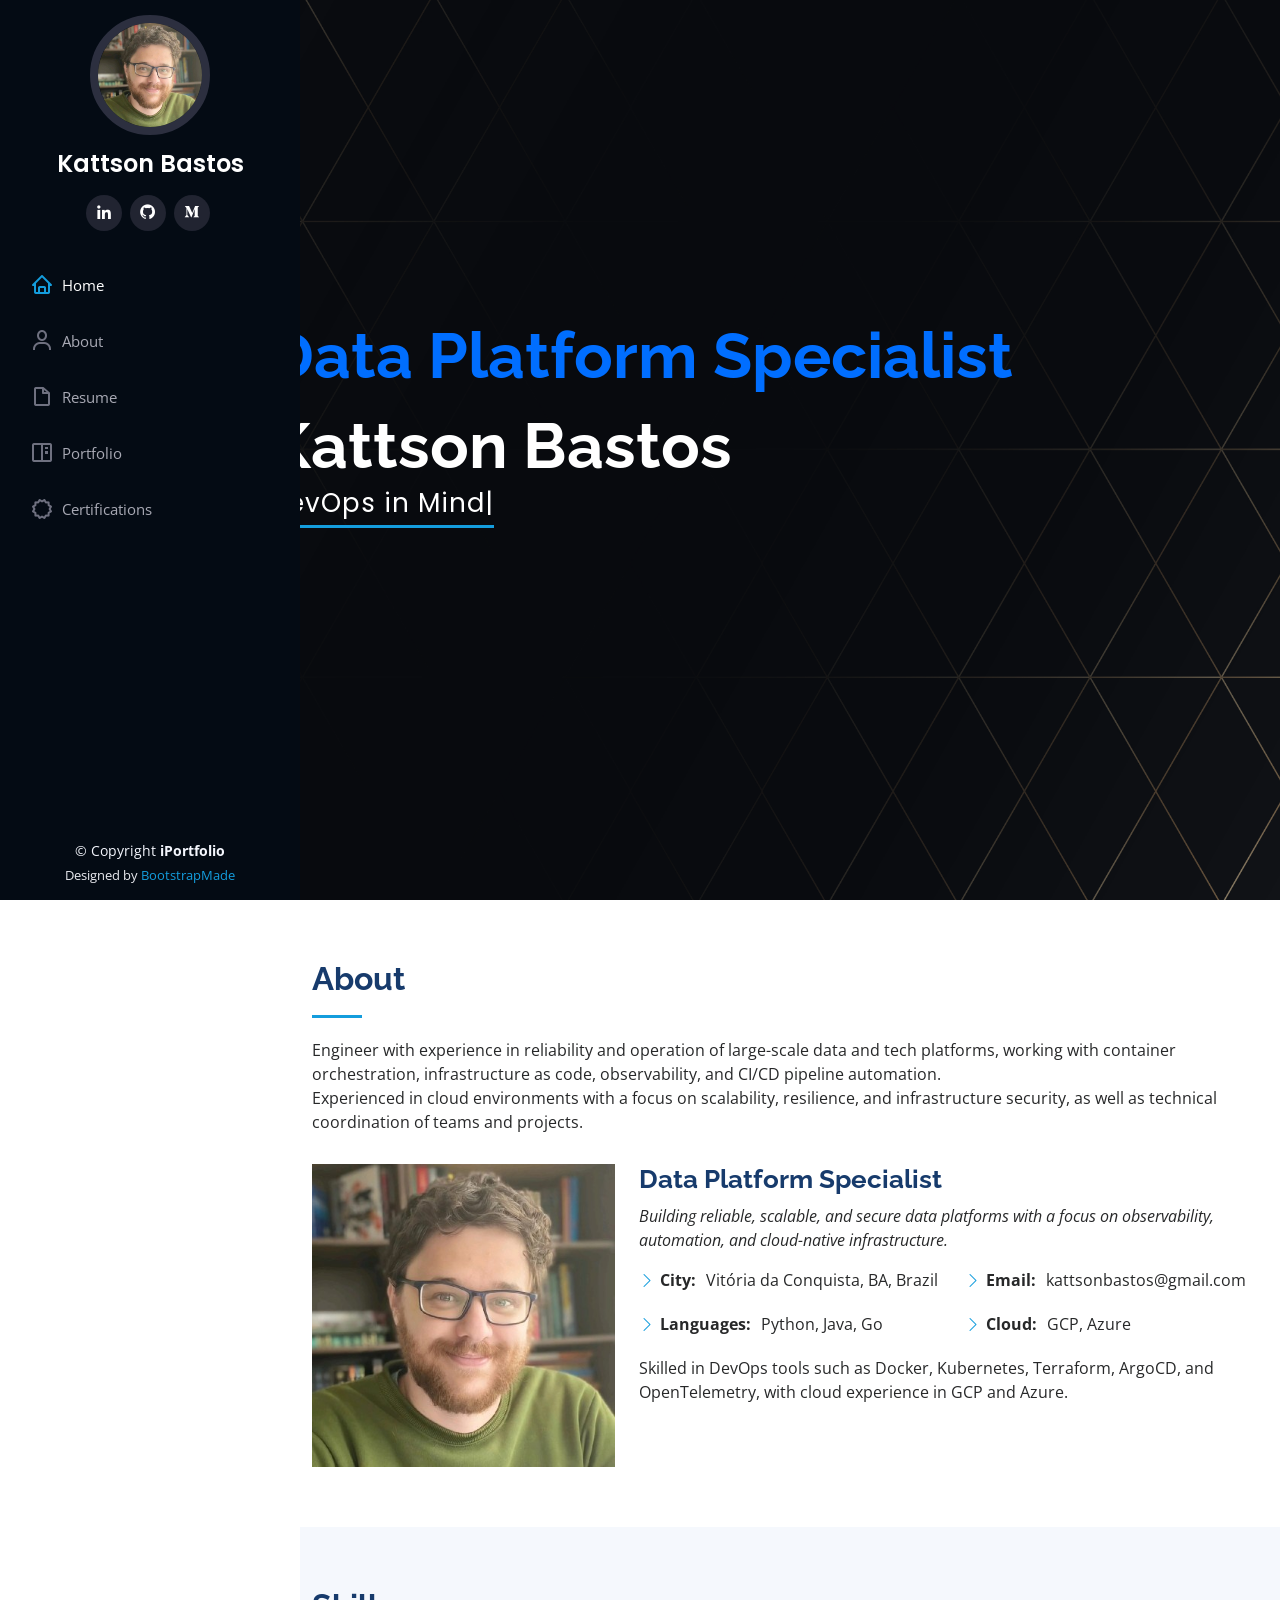
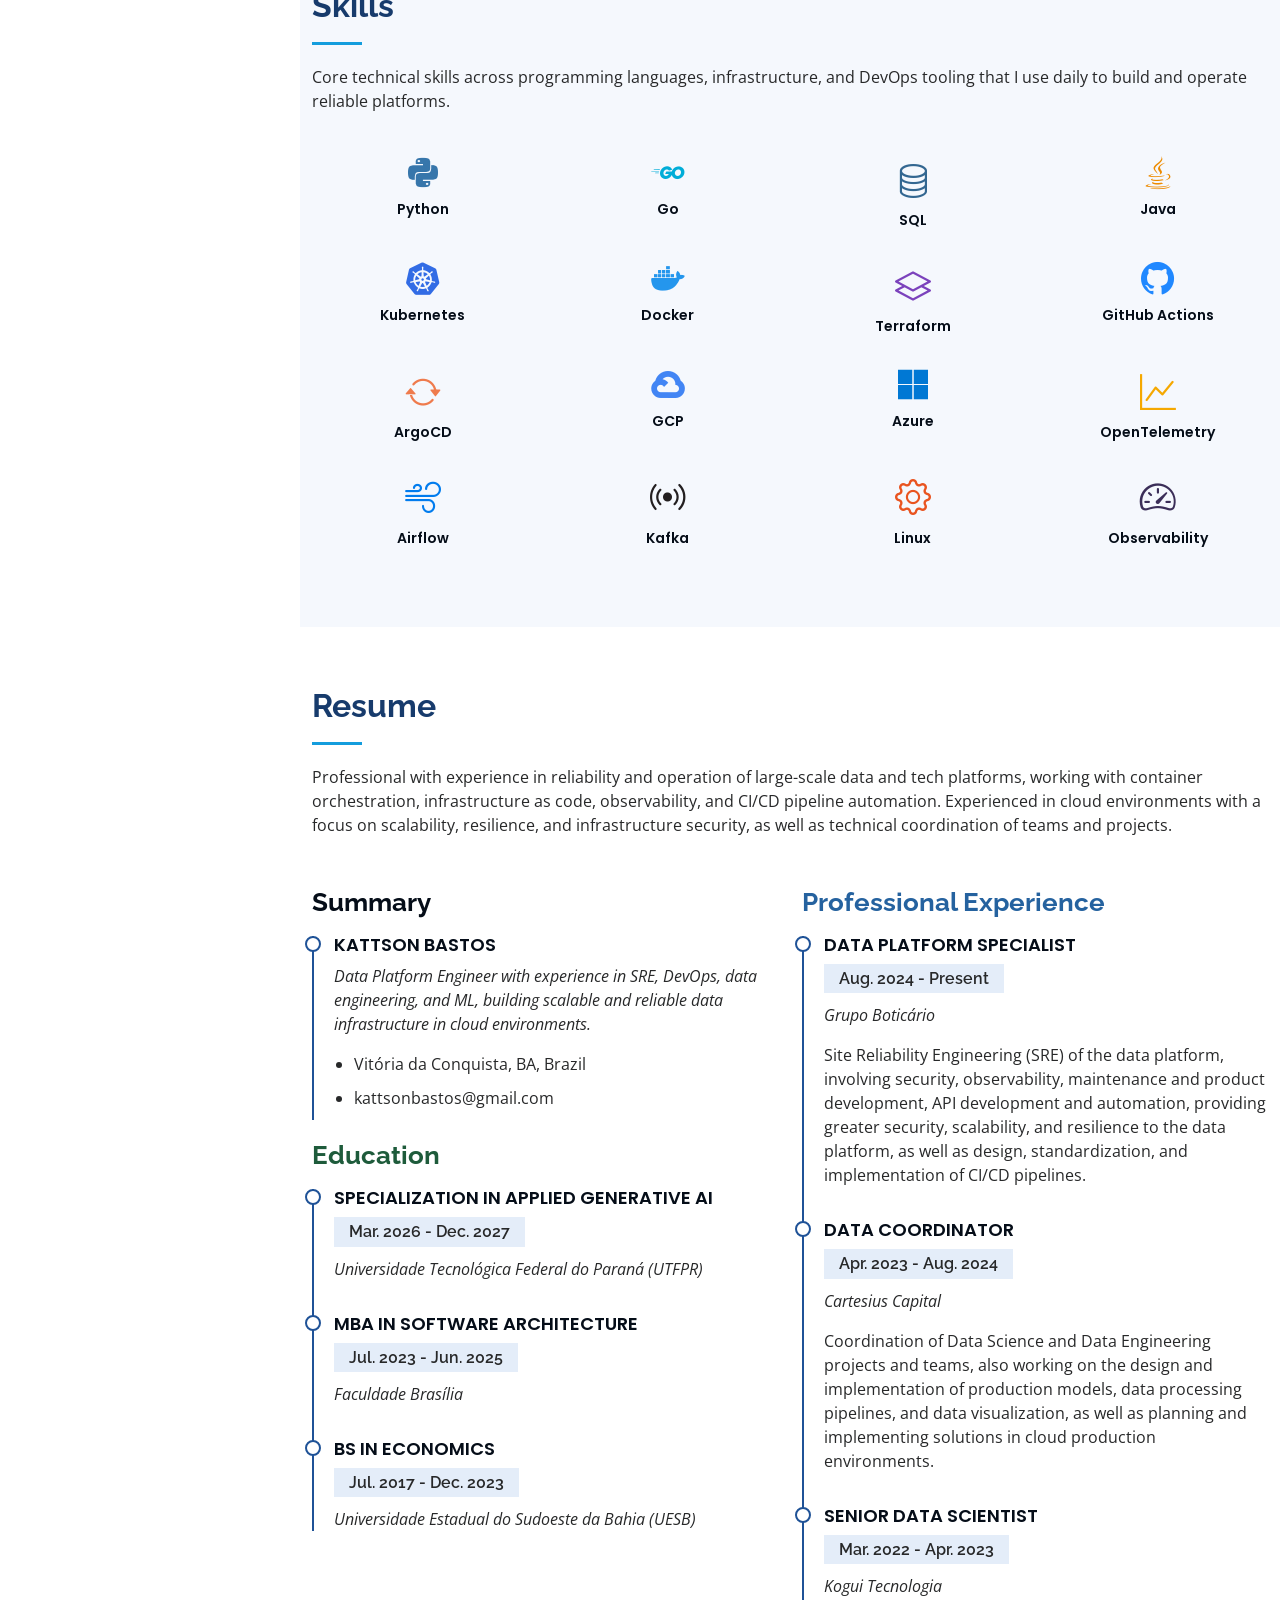
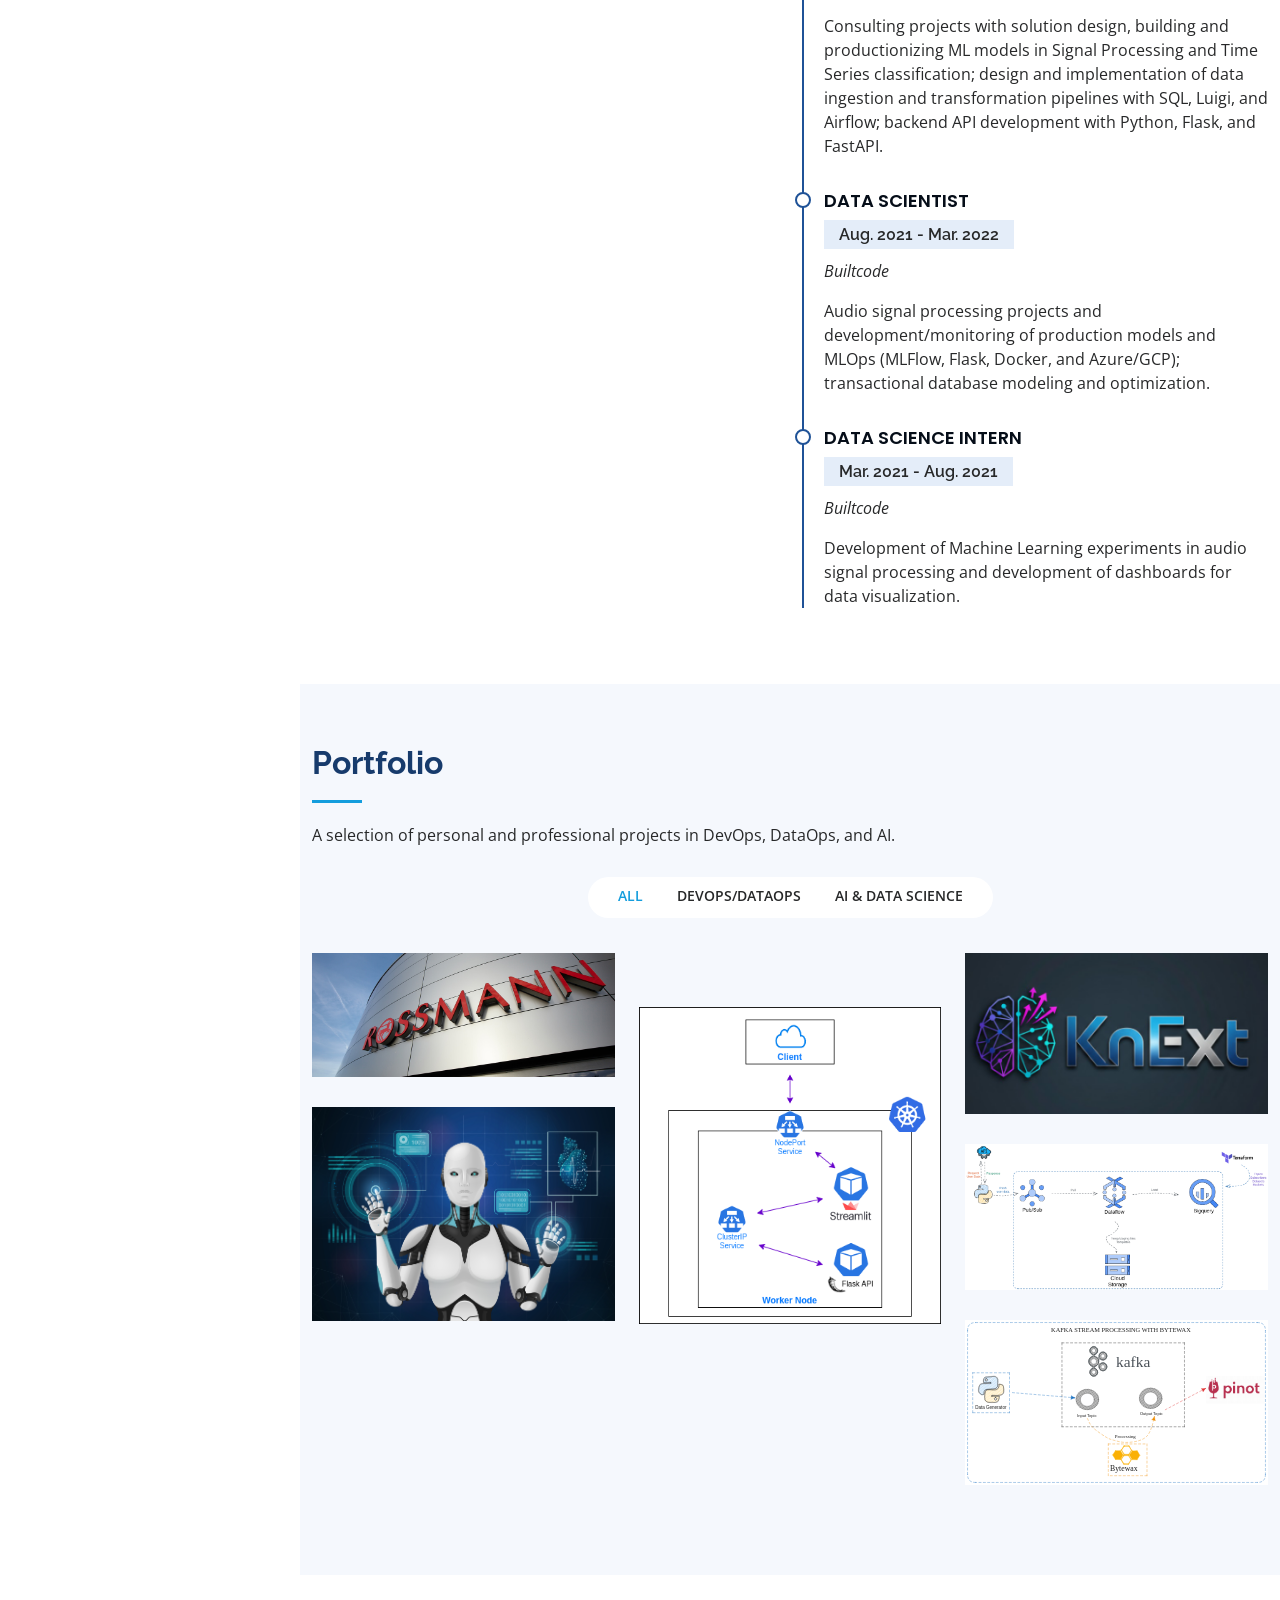
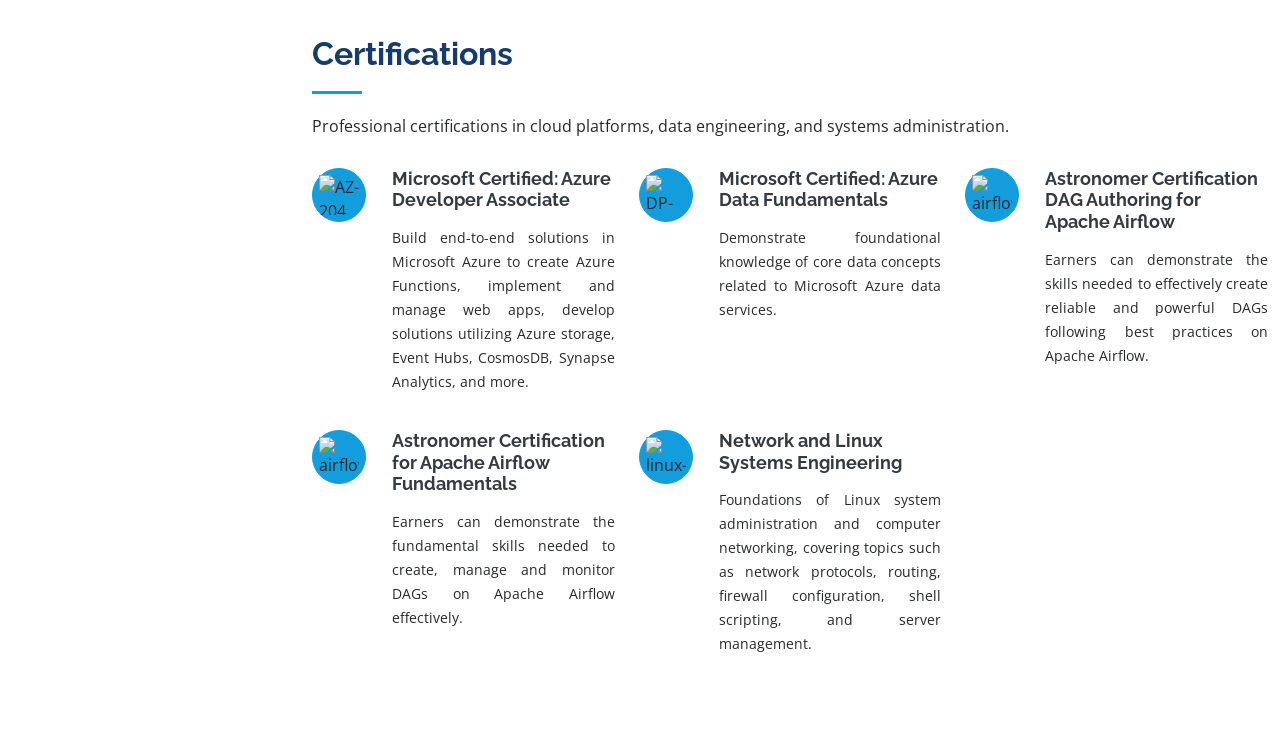
==== commit c9c4132f: "change skills" ====
--- a/index.html
+++ b/index.html
@@ -179,56 +179,118 @@
           <p>Core technical skills across programming languages, infrastructure, and DevOps tooling that I use daily to build and operate reliable platforms.</p>
         </div>
 
-        <div class="row skills-content">
-
-          <div class="col-lg-6" data-aos="fade-up">
-
-            <div class="progress">
-              <span class="skill">SQL <i class="val">80%</i></span>
-              <div class="progress-bar-wrap">
-                <div class="progress-bar" role="progressbar" aria-valuenow="80" aria-valuemin="0" aria-valuemax="100"></div>
-              </div>
-            </div>
-
-            <div class="progress">
-              <span class="skill">Python <i class="val">90%</i></span>
-              <div class="progress-bar-wrap">
-                <div class="progress-bar" role="progressbar" aria-valuenow="90" aria-valuemin="0" aria-valuemax="100"></div>
-              </div>
-            </div>
-
-            <div class="progress">
-              <span class="skill">Go <i class="val">70%</i></span>
-              <div class="progress-bar-wrap">
-                <div class="progress-bar" role="progressbar" aria-valuenow="70" aria-valuemin="0" aria-valuemax="100"></div>
-              </div>
-            </div>
-
-          </div>
-
-          <div class="col-lg-6" data-aos="fade-up" data-aos-delay="100">
-
-            <div class="progress">
-              <span class="skill">Kubernetes <i class="val">80%</i></span>
-              <div class="progress-bar-wrap">
-                <div class="progress-bar" role="progressbar" aria-valuenow="90" aria-valuemin="0" aria-valuemax="100"></div>
-              </div>
-            </div>
-
-            <div class="progress">
-              <span class="skill">Terraform <i class="val">90%</i></span>
-              <div class="progress-bar-wrap">
-                <div class="progress-bar" role="progressbar" aria-valuenow="90" aria-valuemin="0" aria-valuemax="100"></div>
-              </div>
-            </div>
-
-            <div class="progress">
-              <span class="skill">GitHub Actions <i class="val">90%</i></span>
-              <div class="progress-bar-wrap">
-                <div class="progress-bar" role="progressbar" aria-valuenow="90" aria-valuemin="0" aria-valuemax="100"></div>
-              </div>
-            </div>
-
+        <div class="row skills-grid" data-aos="fade-up">
+
+          <div class="col-lg-3 col-md-4 col-6 text-center mb-2">
+            <div class="skill-item">
+              <i class="bx bxl-python" style="font-size: 40px; color: #3776AB;"></i>
+              <h6>Python</h6>
+            </div>
+          </div>
+
+          <div class="col-lg-3 col-md-4 col-6 text-center mb-2">
+            <div class="skill-item">
+              <i class="bx bxl-go-lang" style="font-size: 40px; color: #00ADD8;"></i>
+              <h6>Go</h6>
+            </div>
+          </div>
+
+          <div class="col-lg-3 col-md-4 col-6 text-center mb-2">
+            <div class="skill-item">
+              <i class="bi bi-database" style="font-size: 36px; color: #336791;"></i>
+              <h6>SQL</h6>
+            </div>
+          </div>
+
+          <div class="col-lg-3 col-md-4 col-6 text-center mb-2">
+            <div class="skill-item">
+              <i class="bx bxl-java" style="font-size: 40px; color: #ED8B00;"></i>
+              <h6>Java</h6>
+            </div>
+          </div>
+
+          <div class="col-lg-3 col-md-4 col-6 text-center mb-2">
+            <div class="skill-item">
+              <i class="bx bxl-kubernetes" style="font-size: 40px; color: #326CE5;"></i>
+              <h6>Kubernetes</h6>
+            </div>
+          </div>
+
+          <div class="col-lg-3 col-md-4 col-6 text-center mb-2">
+            <div class="skill-item">
+              <i class="bx bxl-docker" style="font-size: 40px; color: #2496ED;"></i>
+              <h6>Docker</h6>
+            </div>
+          </div>
+
+          <div class="col-lg-3 col-md-4 col-6 text-center mb-2">
+            <div class="skill-item">
+              <i class="bi bi-layers" style="font-size: 36px; color: #7B42BC;"></i>
+              <h6>Terraform</h6>
+            </div>
+          </div>
+
+          <div class="col-lg-3 col-md-4 col-6 text-center mb-2">
+            <div class="skill-item">
+              <i class="bx bxl-github" style="font-size: 40px; color: #2088FF;"></i>
+              <h6>GitHub Actions</h6>
+            </div>
+          </div>
+
+          <div class="col-lg-3 col-md-4 col-6 text-center mb-2">
+            <div class="skill-item">
+              <i class="bi bi-arrow-repeat" style="font-size: 36px; color: #EF7B4D;"></i>
+              <h6>ArgoCD</h6>
+            </div>
+          </div>
+
+          <div class="col-lg-3 col-md-4 col-6 text-center mb-2">
+            <div class="skill-item">
+              <i class="bx bxl-google-cloud" style="font-size: 40px; color: #4285F4;"></i>
+              <h6>GCP</h6>
+            </div>
+          </div>
+
+          <div class="col-lg-3 col-md-4 col-6 text-center mb-2">
+            <div class="skill-item">
+              <i class="bx bxl-microsoft" style="font-size: 40px; color: #0078D4;"></i>
+              <h6>Azure</h6>
+            </div>
+          </div>
+
+          <div class="col-lg-3 col-md-4 col-6 text-center mb-2">
+            <div class="skill-item">
+              <i class="bi bi-graph-up" style="font-size: 36px; color: #F5A800;"></i>
+              <h6>OpenTelemetry</h6>
+            </div>
+          </div>
+
+          <div class="col-lg-3 col-md-4 col-6 text-center mb-2">
+            <div class="skill-item">
+              <i class="bi bi-wind" style="font-size: 36px; color: #017CEE;"></i>
+              <h6>Airflow</h6>
+            </div>
+          </div>
+
+          <div class="col-lg-3 col-md-4 col-6 text-center mb-2">
+            <div class="skill-item">
+              <i class="bi bi-broadcast" style="font-size: 36px; color: #231F20;"></i>
+              <h6>Kafka</h6>
+            </div>
+          </div>
+
+          <div class="col-lg-3 col-md-4 col-6 text-center mb-2">
+            <div class="skill-item">
+              <i class="bi bi-gear" style="font-size: 36px; color: #E95420;"></i>
+              <h6>Linux</h6>
+            </div>
+          </div>
+
+          <div class="col-lg-3 col-md-4 col-6 text-center mb-2">
+            <div class="skill-item">
+              <i class="bi bi-speedometer2" style="font-size: 36px; color: #3B2E58;"></i>
+              <h6>Observability</h6>
+            </div>
           </div>
 
         </div>
--- a/assets/css/style.css
+++ b/assets/css/style.css
@@ -1,10 +1,10 @@
-/**
-* Template Name: iPortfolio - v3.10.0
-* Template URL: https://bootstrapmade.com/iportfolio-bootstrap-portfolio-websites-template/
-* Author: BootstrapMade.com
-* License: https://bootstrapmade.com/license/
-*/
-
+/**
+* Template Name: iPortfolio - v3.10.0
+* Template URL: https://bootstrapmade.com/iportfolio-bootstrap-portfolio-websites-template/
+* Author: BootstrapMade.com
+* License: https://bootstrapmade.com/license/
+*/
+
 /*--------------------------------------------------------------
 # General
 --------------------------------------------------------------*/
@@ -453,6 +453,30 @@
   background-color: #149ddd;
 }
 
+.skills .skills-grid .col-lg-3 {
+  margin-bottom: 10px !important;
+}
+
+.skills .skill-item {
+  padding: 10px 5px;
+  border-radius: 8px;
+  transition: 0.3s;
+}
+
+.skills .skill-item:hover {
+  background: #e2eff9;
+  transform: translateY(-4px);
+}
+
+.skills .skill-item h6 {
+  margin-top: 5px;
+  margin-bottom: 0;
+  font-family: "Poppins", sans-serif;
+  font-weight: 600;
+  font-size: 14px;
+  color: #050d18;
+}
+
 /*--------------------------------------------------------------
 # Resume
 --------------------------------------------------------------*/
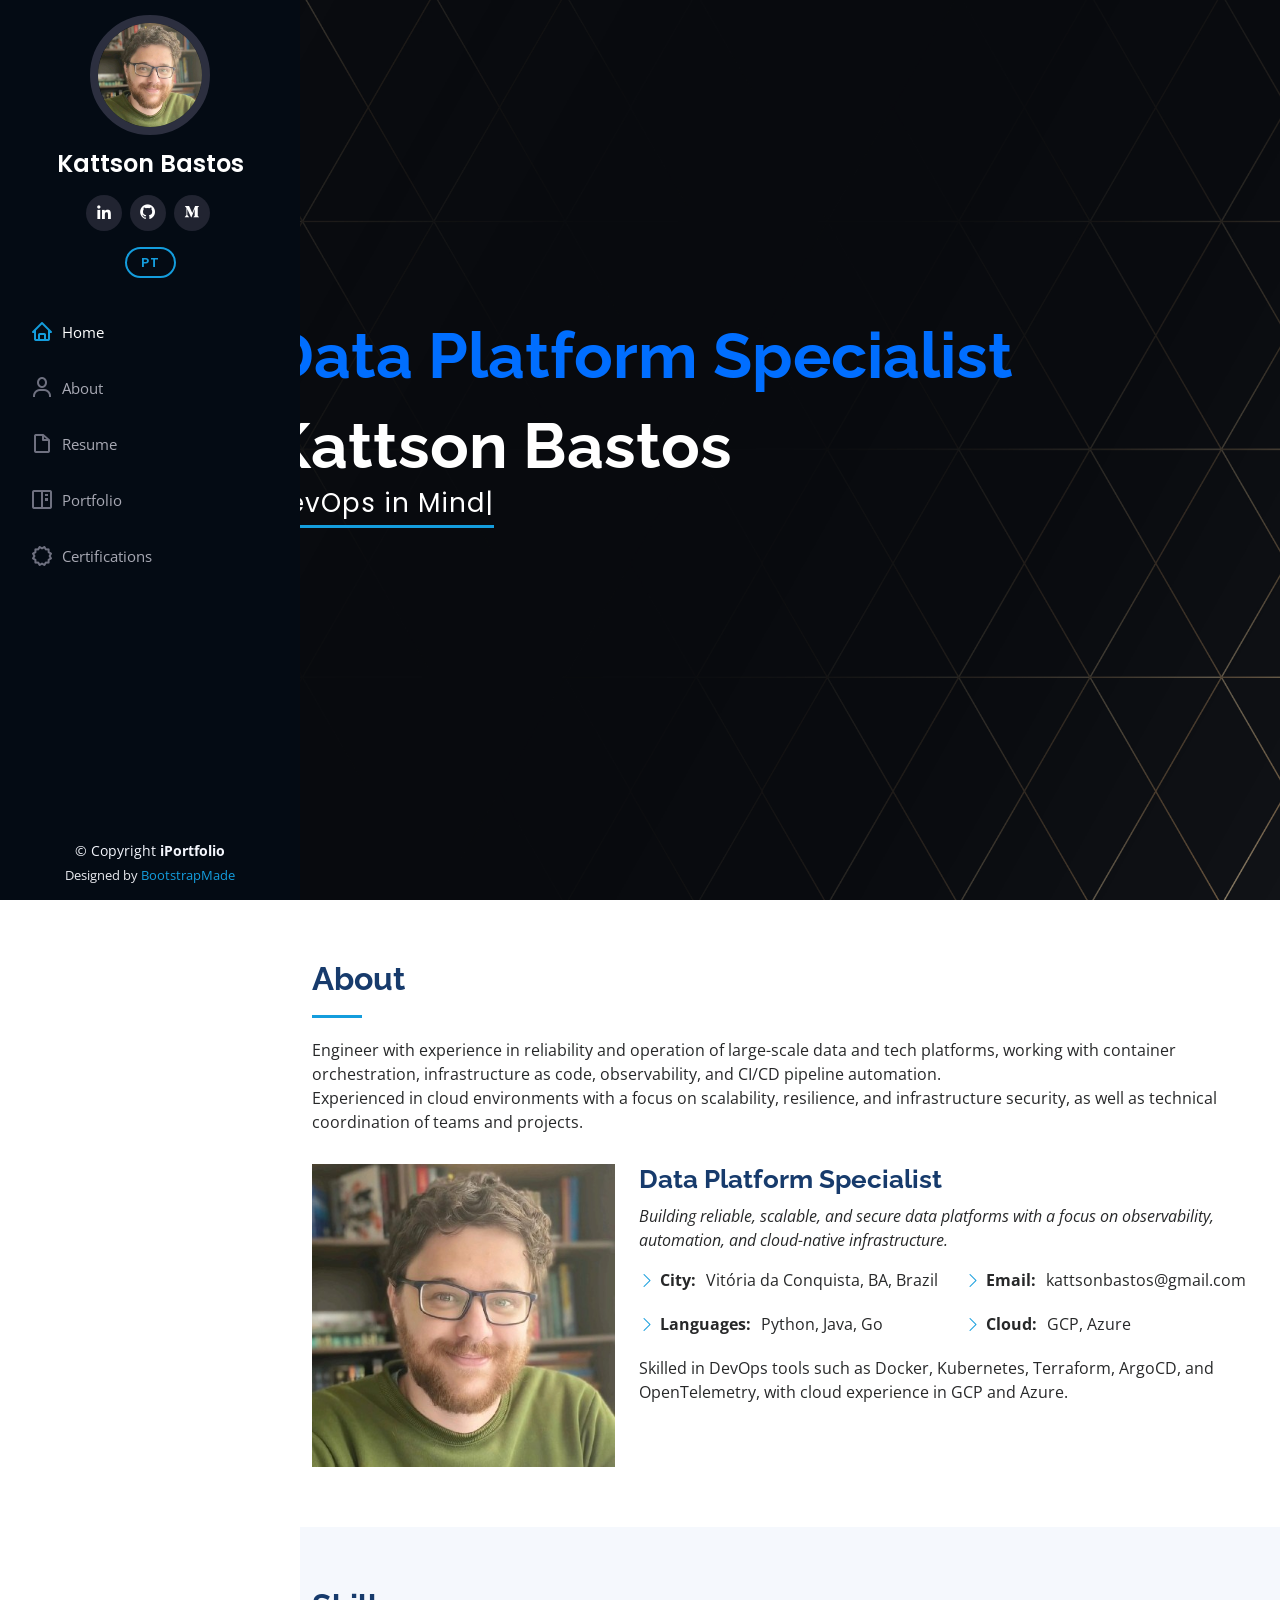
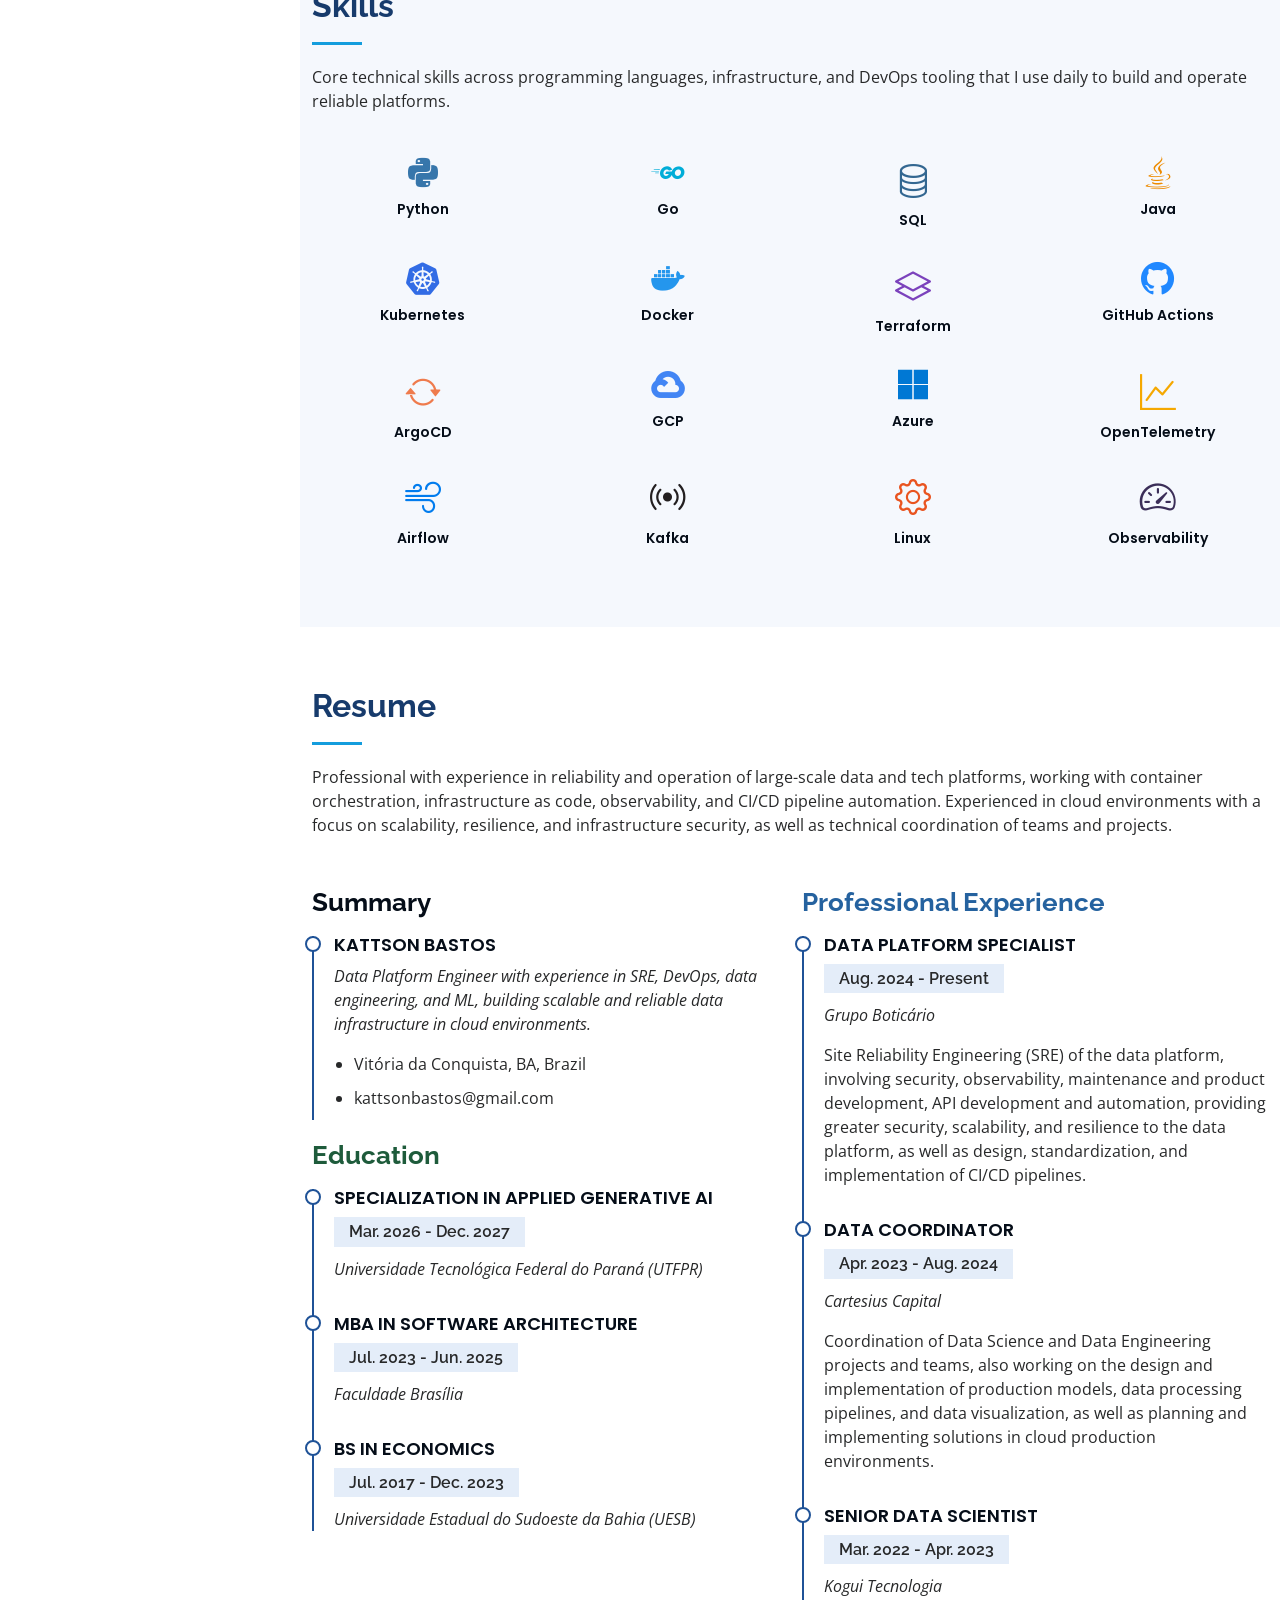
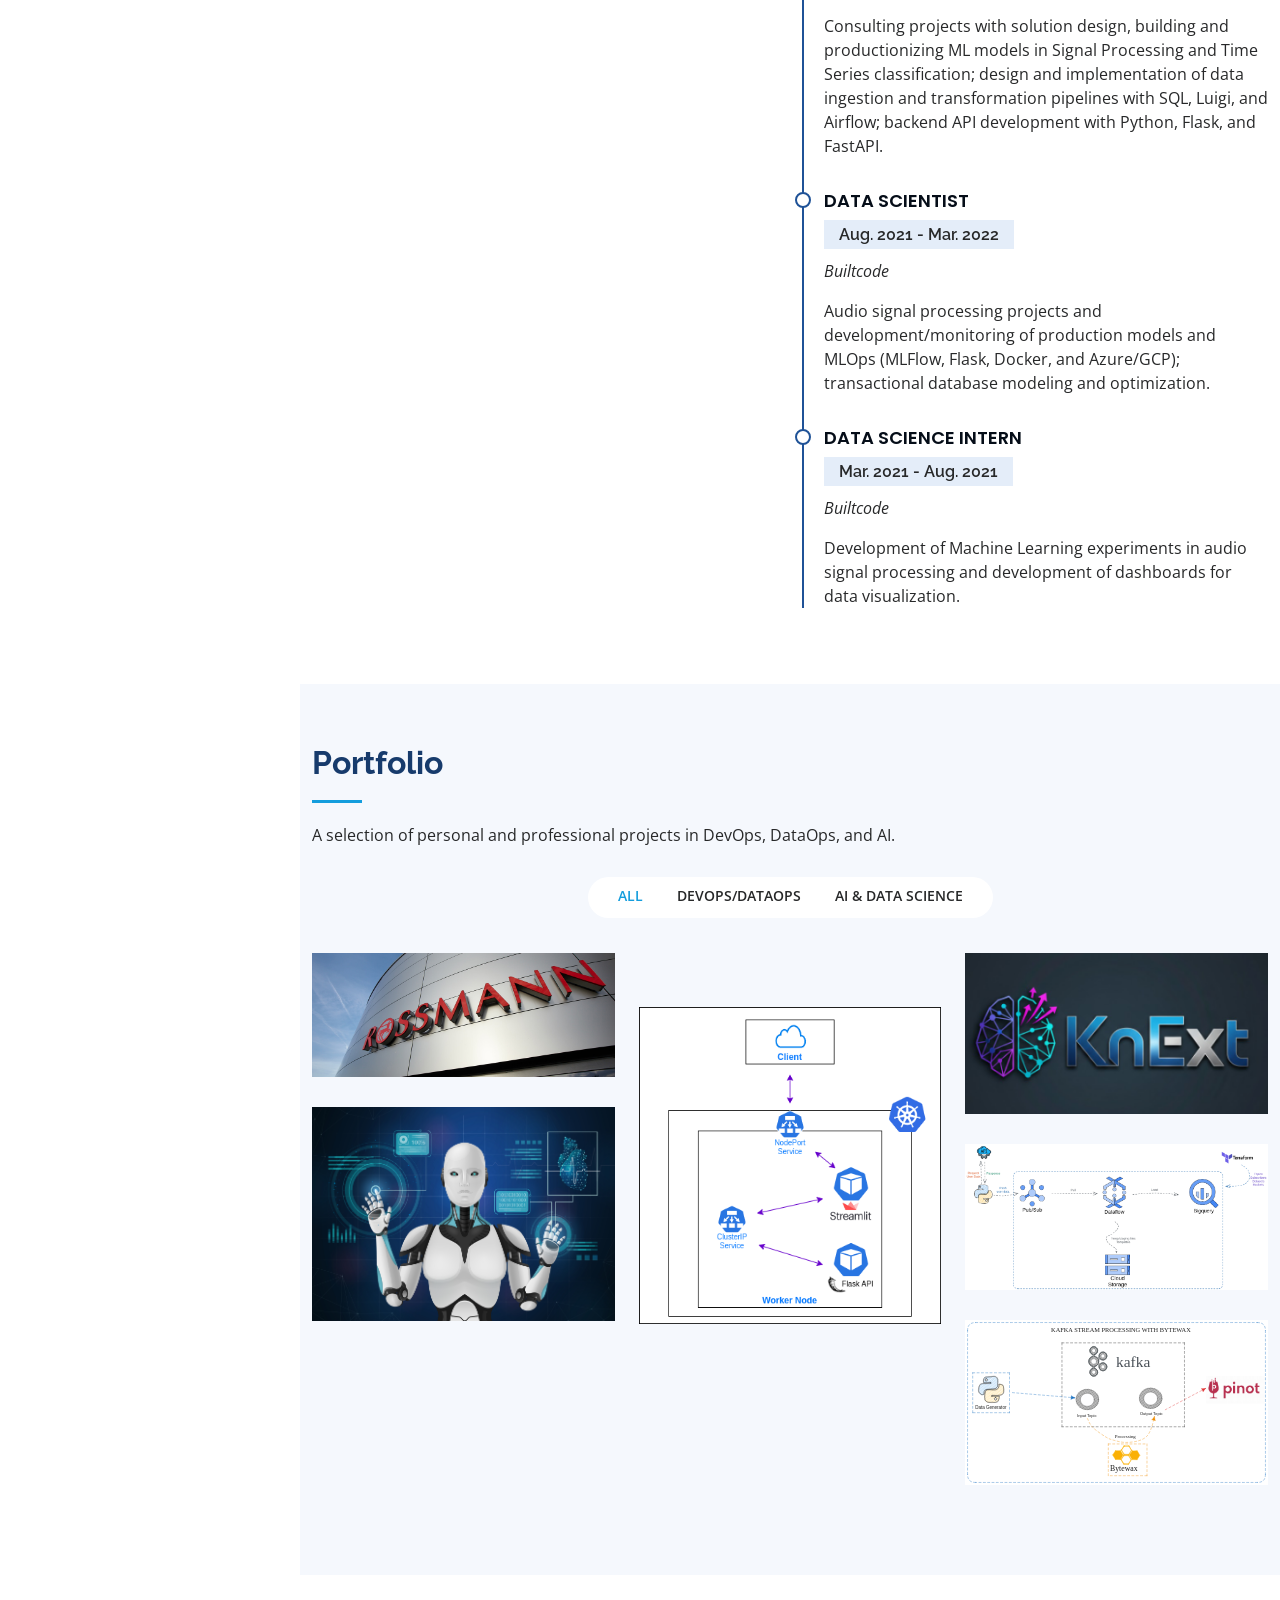
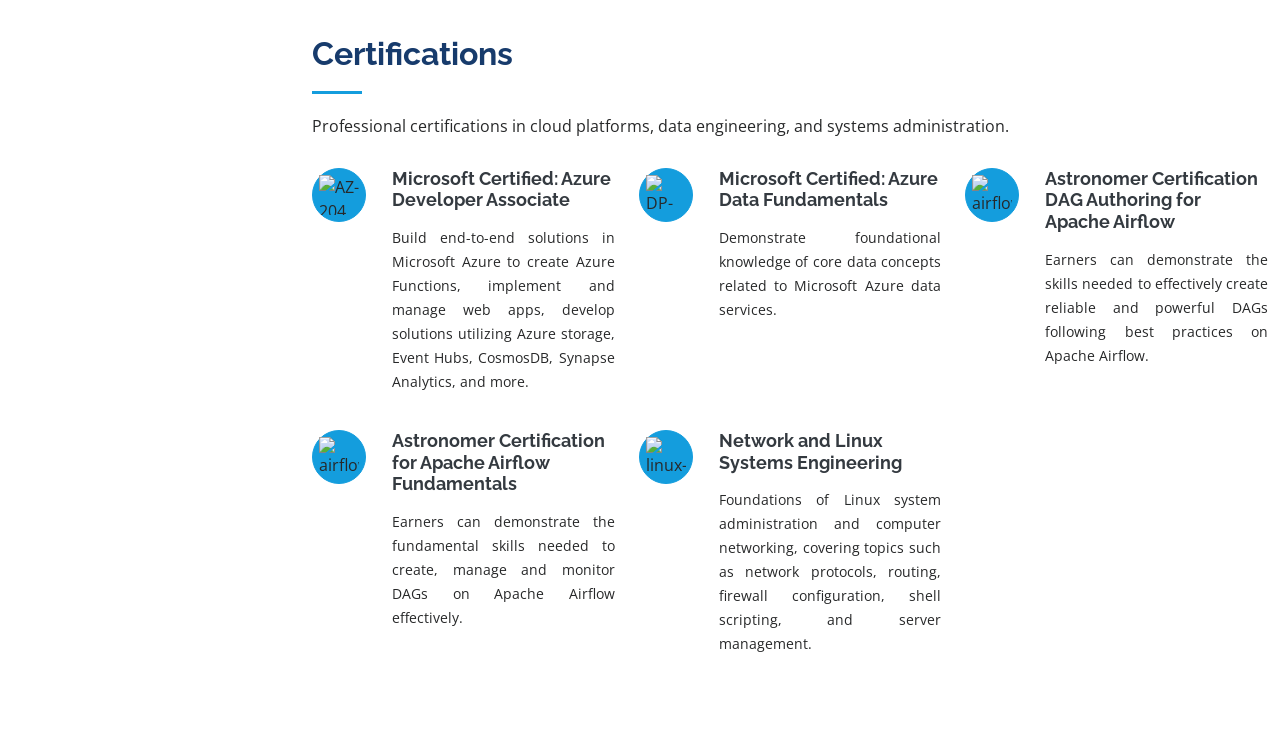
==== commit 9a9df111: "add" ====
--- a/index.html
+++ b/index.html
@@ -51,17 +51,21 @@
           <a href="https://www.linkedin.com/in/kattson-bastos/" class="linkedin" target="_blank"><i class="bx bxl-linkedin"></i></a>
           <a href="https://github.com/KattsonBastos" class="github" target="_blank"><i class="bx bxl-github"></i></a>
           <a href="https://medium.com/@kattsonbastos" class="medium" target="_blank"><i class="bx bxl-medium"></i></a>
-          
+        </div>
+        <div class="text-center mt-3">
+          <button id="lang-toggle" class="lang-toggle-btn" onclick="toggleLanguage()">
+            <span id="lang-label">PT</span>
+          </button>
         </div>
       </div>
 
       <nav id="navbar" class="nav-menu navbar">
         <ul>
-          <li><a href="#hero" class="nav-link scrollto active"><i class="bx bx-home"></i> <span>Home</span></a></li>
-          <li><a href="#about" class="nav-link scrollto"><i class="bx bx-user"></i> <span>About</span></a></li>
-          <li><a href="#resume" class="nav-link scrollto"><i class="bx bx-file-blank"></i> <span>Resume</span></a></li>
-          <li><a href="#portfolio" class="nav-link scrollto"><i class="bx bx-book-content"></i> <span>Portfolio</span></a></li>
-          <li><a href="#services" class="nav-link scrollto"><i class="bx bx-certification"></i> <span>Certifications</span></a></li>
+          <li><a href="#hero" class="nav-link scrollto active"><i class="bx bx-home"></i> <span data-i18n="nav_home">Home</span></a></li>
+          <li><a href="#about" class="nav-link scrollto"><i class="bx bx-user"></i> <span data-i18n="nav_about">About</span></a></li>
+          <li><a href="#resume" class="nav-link scrollto"><i class="bx bx-file-blank"></i> <span data-i18n="nav_resume">Resume</span></a></li>
+          <li><a href="#portfolio" class="nav-link scrollto"><i class="bx bx-book-content"></i> <span data-i18n="nav_portfolio">Portfolio</span></a></li>
+          <li><a href="#services" class="nav-link scrollto"><i class="bx bx-certification"></i> <span data-i18n="nav_certifications">Certifications</span></a></li>
           <!-- <li><a href="#contact" class="nav-link scrollto"><i class="bx bx-envelope"></i> <span>Contact</span></a></li> -->
         </ul>
       </nav><!-- .nav-menu -->
@@ -71,8 +75,8 @@
   <!-- ======= Hero Section ======= -->
   <section id="hero" class="d-flex flex-column justify-content-center align-items-center">
     <div class="hero-container" data-aos="fade-in">
-      <h1 style='color:rgb(0, 110, 255)'>Data Platform Specialist</h1><br><h1>Kattson Bastos</h1>
-      <p><span class="typed" data-typed-items="DevOps in Mind, DataOps in Heart"></span></p>
+      <h1 style='color:rgb(0, 110, 255)' data-i18n="hero_title">Data Platform Specialist</h1><br><h1>Kattson Bastos</h1>
+      <p><span class="typed" id="typed-element" data-typed-items="DevOps in Mind, DataOps in Heart"></span></p>
     </div>
   </section><!-- End Hero -->
 
@@ -83,8 +87,8 @@
       <div class="container">
 
         <div class="section-title">
-          <h2>About</h2>
-          <p>Engineer with experience in reliability and operation of large-scale data and tech platforms, working with container orchestration, infrastructure as code, observability, and CI/CD pipeline automation.
+          <h2 data-i18n="about_title">About</h2>
+          <p data-i18n="about_desc">Engineer with experience in reliability and operation of large-scale data and tech platforms, working with container orchestration, infrastructure as code, observability, and CI/CD pipeline automation.
             <br>
             Experienced in cloud environments with a focus on scalability, resilience, and infrastructure security, as well as technical coordination of teams and projects.</p>
         </div>
@@ -94,25 +98,25 @@
             <img src="assets/img/me.jpeg" class="img-fluid" alt="">
           </div>
           <div class="col-lg-8 pt-4 pt-lg-0 content" data-aos="fade-left">
-            <h3>Data Platform Specialist</h3>
-            <p class="fst-italic">
+            <h3 data-i18n="about_role">Data Platform Specialist</h3>
+            <p class="fst-italic" data-i18n="about_tagline">
               Building reliable, scalable, and secure data platforms with a focus on observability, automation, and cloud-native infrastructure.
             </p>
             <div class="row">
               <div class="col-lg-6">
                 <ul>
-                  <li><i class="bi bi-chevron-right"></i> <strong>City:</strong> <span>Vitória da Conquista, BA, Brazil</span></li>
-                  <li><i class="bi bi-chevron-right"></i> <strong>Languages:</strong> <span>Python, Java, Go</span></li>
+                  <li><i class="bi bi-chevron-right"></i> <strong data-i18n="about_city_label">City:</strong> <span data-i18n="about_city">Vitória da Conquista, BA, Brazil</span></li>
+                  <li><i class="bi bi-chevron-right"></i> <strong data-i18n="about_languages_label">Languages:</strong> <span>Python, Java, Go</span></li>
                 </ul>
               </div>
               <div class="col-lg-6">
                 <ul>
                   <li><i class="bi bi-chevron-right"></i> <strong>Email:</strong> <span>kattsonbastos@gmail.com</span></li>
-                  <li><i class="bi bi-chevron-right"></i> <strong>Cloud:</strong> <span>GCP, Azure</span></li>
+                  <li><i class="bi bi-chevron-right"></i> <strong data-i18n="about_cloud_label">Cloud:</strong> <span>GCP, Azure</span></li>
                 </ul>
               </div>
             </div>
-            <p>
+            <p data-i18n="about_tools">
               Skilled in DevOps tools such as Docker, Kubernetes, Terraform, ArgoCD, and OpenTelemetry, with cloud experience in GCP and Azure.
             </p>
           </div>
@@ -175,8 +179,8 @@
       <div class="container">
 
         <div class="section-title">
-          <h2>Skills</h2>
-          <p>Core technical skills across programming languages, infrastructure, and DevOps tooling that I use daily to build and operate reliable platforms.</p>
+          <h2 data-i18n="skills_title">Skills</h2>
+          <p data-i18n="skills_desc">Core technical skills across programming languages, infrastructure, and DevOps tooling that I use daily to build and operate reliable platforms.</p>
         </div>
 
         <div class="row skills-grid" data-aos="fade-up">
@@ -303,70 +307,70 @@
       <div class="container">
 
         <div class="section-title">
-          <h2>Resume</h2>
-          <p>Professional with experience in reliability and operation of large-scale data and tech platforms, working with container orchestration, infrastructure as code, observability, and CI/CD pipeline automation. Experienced in cloud environments with a focus on scalability, resilience, and infrastructure security, as well as technical coordination of teams and projects.</p>
+          <h2 data-i18n="resume_title">Resume</h2>
+          <p data-i18n="resume_desc">Professional with experience in reliability and operation of large-scale data and tech platforms, working with container orchestration, infrastructure as code, observability, and CI/CD pipeline automation. Experienced in cloud environments with a focus on scalability, resilience, and infrastructure security, as well as technical coordination of teams and projects.</p>
         </div>
 
         <div class="row">
           <div class="col-lg-6" data-aos="fade-up">
-            <h3 class="resume-title">Summary</h3>
+            <h3 class="resume-title" data-i18n="resume_summary">Summary</h3>
             <div class="resume-item pb-0">
               <h4>Kattson Bastos</h4>
-              <p><em>Data Platform Engineer with experience in SRE, DevOps, data engineering, and ML, building scalable and reliable data infrastructure in cloud environments.</em></p>
+              <p><em data-i18n="resume_summary_desc">Data Platform Engineer with experience in SRE, DevOps, data engineering, and ML, building scalable and reliable data infrastructure in cloud environments.</em></p>
               <ul>
                 <li>Vitória da Conquista, BA, Brazil</li>
                 <li>kattsonbastos@gmail.com</li>
               </ul>
             </div>
 
-            <h3 class="resume-title" style='color:#1E5B3B'>Education</h3>
-            <div class="resume-item">
-              <h4>Specialization in Applied Generative AI</h4>
+            <h3 class="resume-title" style='color:#1E5B3B' data-i18n="resume_education">Education</h3>
+            <div class="resume-item">
+              <h4 data-i18n="resume_edu_1_title">Specialization in Applied Generative AI</h4>
               <h5>Mar. 2026 - Dec. 2027</h5>
               <p><em>Universidade Tecnológica Federal do Paraná (UTFPR)</em></p>
             </div>
             <div class="resume-item">
-              <h4>MBA in Software Architecture</h4>
+              <h4 data-i18n="resume_edu_2_title">MBA in Software Architecture</h4>
               <h5>Jul. 2023 - Jun. 2025</h5>
               <p><em>Faculdade Brasília</em></p>
             </div>
             <div class="resume-item">
-              <h4>BS in Economics</h4>
+              <h4 data-i18n="resume_edu_3_title">BS in Economics</h4>
               <h5>Jul. 2017 - Dec. 2023</h5>
               <p><em>Universidade Estadual do Sudoeste da Bahia (UESB)</em></p>
             </div>
           </div>
           <div class="col-lg-6" data-aos="fade-up" data-aos-delay="100">
-            <h3 class="resume-title" style='color:#25629F'>Professional Experience</h3>
-            <div class="resume-item">
-              <h4>Data Platform Specialist</h4>
-              <h5>Aug. 2024 - Present</h5>
+            <h3 class="resume-title" style='color:#25629F' data-i18n="resume_experience">Professional Experience</h3>
+            <div class="resume-item">
+              <h4 data-i18n="resume_exp_1_title">Data Platform Specialist</h4>
+              <h5 data-i18n="resume_exp_1_date">Aug. 2024 - Present</h5>
               <p><em>Grupo Boticário</em></p>
-              <p>Site Reliability Engineering (SRE) of the data platform, involving security, observability, maintenance and product development, API development and automation, providing greater security, scalability, and resilience to the data platform, as well as design, standardization, and implementation of CI/CD pipelines.</p>
-            </div>
-            <div class="resume-item">
-              <h4>Data Coordinator</h4>
-              <h5>Apr. 2023 - Aug. 2024</h5>
+              <p data-i18n="resume_exp_1_desc">Site Reliability Engineering (SRE) of the data platform, involving security, observability, maintenance and product development, API development and automation, providing greater security, scalability, and resilience to the data platform, as well as design, standardization, and implementation of CI/CD pipelines.</p>
+            </div>
+            <div class="resume-item">
+              <h4 data-i18n="resume_exp_2_title">Data Coordinator</h4>
+              <h5 data-i18n="resume_exp_2_date">Apr. 2023 - Aug. 2024</h5>
               <p><em>Cartesius Capital</em></p>
-              <p>Coordination of Data Science and Data Engineering projects and teams, also working on the design and implementation of production models, data processing pipelines, and data visualization, as well as planning and implementing solutions in cloud production environments.</p>
-            </div>
-            <div class="resume-item">
-              <h4>Senior Data Scientist</h4>
-              <h5>Mar. 2022 - Apr. 2023</h5>
+              <p data-i18n="resume_exp_2_desc">Coordination of Data Science and Data Engineering projects and teams, also working on the design and implementation of production models, data processing pipelines, and data visualization, as well as planning and implementing solutions in cloud production environments.</p>
+            </div>
+            <div class="resume-item">
+              <h4 data-i18n="resume_exp_3_title">Senior Data Scientist</h4>
+              <h5 data-i18n="resume_exp_3_date">Mar. 2022 - Apr. 2023</h5>
               <p><em>Kogui Tecnologia</em></p>
-              <p>Consulting projects with solution design, building and productionizing ML models in Signal Processing and Time Series classification; design and implementation of data ingestion and transformation pipelines with SQL, Luigi, and Airflow; backend API development with Python, Flask, and FastAPI.</p>
-            </div>
-            <div class="resume-item">
-              <h4>Data Scientist</h4>
-              <h5>Aug. 2021 - Mar. 2022</h5>
+              <p data-i18n="resume_exp_3_desc">Consulting projects with solution design, building and productionizing ML models in Signal Processing and Time Series classification; design and implementation of data ingestion and transformation pipelines with SQL, Luigi, and Airflow; backend API development with Python, Flask, and FastAPI.</p>
+            </div>
+            <div class="resume-item">
+              <h4 data-i18n="resume_exp_4_title">Data Scientist</h4>
+              <h5 data-i18n="resume_exp_4_date">Aug. 2021 - Mar. 2022</h5>
               <p><em>Builtcode</em></p>
-              <p>Audio signal processing projects and development/monitoring of production models and MLOps (MLFlow, Flask, Docker, and Azure/GCP); transactional database modeling and optimization.</p>
-            </div>
-            <div class="resume-item">
-              <h4>Data Science Intern</h4>
-              <h5>Mar. 2021 - Aug. 2021</h5>
+              <p data-i18n="resume_exp_4_desc">Audio signal processing projects and development/monitoring of production models and MLOps (MLFlow, Flask, Docker, and Azure/GCP); transactional database modeling and optimization.</p>
+            </div>
+            <div class="resume-item">
+              <h4 data-i18n="resume_exp_5_title">Data Science Intern</h4>
+              <h5 data-i18n="resume_exp_5_date">Mar. 2021 - Aug. 2021</h5>
               <p><em>Builtcode</em></p>
-              <p>Development of Machine Learning experiments in audio signal processing and development of dashboards for data visualization.</p>
+              <p data-i18n="resume_exp_5_desc">Development of Machine Learning experiments in audio signal processing and development of dashboards for data visualization.</p>
             </div>
           </div>
         </div>
@@ -379,16 +383,16 @@
       <div class="container">
 
         <div class="section-title">
-          <h2>Portfolio</h2>
-          <p>A selection of personal and professional projects in DevOps, DataOps, and AI.</p>
+          <h2 data-i18n="portfolio_title">Portfolio</h2>
+          <p data-i18n="portfolio_desc">A selection of personal and professional projects in DevOps, DataOps, and AI.</p>
         </div>
 
         <div class="row" data-aos="fade-up">
           <div class="col-lg-12 d-flex justify-content-center">
             <ul id="portfolio-flters">
-              <li data-filter="*" class="filter-active">All</li>
-              <li data-filter=".filter-devops">DevOps/DataOps</li>
-              <li data-filter=".filter-ai">AI & Data Science</li>
+              <li data-filter="*" class="filter-active" data-i18n="portfolio_all">All</li>
+              <li data-filter=".filter-devops" data-i18n="portfolio_devops">DevOps/DataOps</li>
+              <li data-filter=".filter-ai" data-i18n="portfolio_ai">AI & Data Science</li>
             </ul>
           </div>
         </div>
@@ -477,8 +481,8 @@
       <div class="container">
 
         <div class="section-title">
-          <h2>Certifications</h2>
-          <p>Professional certifications in cloud platforms, data engineering, and systems administration.</p>
+          <h2 data-i18n="cert_title">Certifications</h2>
+          <p data-i18n="cert_desc">Professional certifications in cloud platforms, data engineering, and systems administration.</p>
         </div>
 
         <div class="row">
@@ -489,7 +493,7 @@
             <h4 class="title"><a href="https://learn.microsoft.com/api/credentials/share/en-us/kattsonbastos/6BA497E7A7522736?sharingId=E92D6F2808BA33B9" target="_blank">
               Microsoft Certified: Azure Developer Associate
             </a></h4>
-            <p class="description" style="text-align: justify;">Build end-to-end solutions in Microsoft Azure to create Azure Functions, implement and manage web apps, 
+            <p class="description" style="text-align: justify;" data-i18n="cert_1_desc">Build end-to-end solutions in Microsoft Azure to create Azure Functions, implement and manage web apps,
               develop solutions utilizing Azure storage, Event Hubs, CosmosDB, Synapse Analytics, and more. </p>
           </div>
 
@@ -500,7 +504,7 @@
             <h4 class="title"><a href="https://learn.microsoft.com/api/credentials/share/en-us/kattsonbastos/D467997203481C2C?sharingId=E92D6F2808BA33B9" target="_blank">
               Microsoft Certified: Azure Data Fundamentals
             </a></h4>
-            <p  class="description" style="text-align: justify;">Demonstrate foundational knowledge of core data concepts related to Microsoft Azure data services. </p>
+            <p class="description" style="text-align: justify;" data-i18n="cert_2_desc">Demonstrate foundational knowledge of core data concepts related to Microsoft Azure data services. </p>
           </div>
 
         <div class="col-lg-4 col-md-6 icon-box" data-aos="fade-up">
@@ -510,7 +514,7 @@
           <h4 class="title"><a href="https://www.credly.com/badges/191f3091-b10e-429c-86e2-1f5ec754f08e/public_url" target="_blank">
             Astronomer Certification DAG Authoring for Apache Airflow
           </a></h4>
-          <p class="description" style="text-align: justify;">Earners can demonstrate the skills 
+          <p class="description" style="text-align: justify;" data-i18n="cert_3_desc">Earners can demonstrate the skills
             needed to effectively create reliable and powerful DAGs following best practices on Apache Airflow.</p>
         </div>
 
@@ -521,7 +525,7 @@
           <h4 class="title"><a href="https://www.credly.com/badges/d552c6ec-6c18-4f62-b69d-3e3d26ccad46/public_url" target="_blank">
             Astronomer Certification for Apache Airflow Fundamentals
           </a></h4>
-          <p class="description" style="text-align: justify;">Earners can demonstrate the fundamental skills needed to create,
+          <p class="description" style="text-align: justify;" data-i18n="cert_4_desc">Earners can demonstrate the fundamental skills needed to create,
             manage and monitor DAGs on Apache Airflow effectively.</p>
         </div>
 
@@ -530,7 +534,7 @@
             <img src="https://cdn.jsdelivr.net/npm/bootstrap-icons@1.11.3/icons/hdd-network.svg" alt="linux-networking" style="width: 40px; height: 40px;">
           </div>
           <h4 class="title"><a href="https://e-certificado.com/login/visualizar?c=1457767A1184C4799808870" target="_blank">Network and Linux Systems Engineering</a></h4>
-          <p class="description" style="text-align: justify;">Foundations of Linux system administration and computer networking, covering topics such as network protocols, routing, firewall configuration, shell scripting, and server management.</p>
+          <p class="description" style="text-align: justify;" data-i18n="cert_5_desc">Foundations of Linux system administration and computer networking, covering topics such as network protocols, routing, firewall configuration, shell scripting, and server management.</p>
         </div>
       </div>
 
@@ -572,6 +576,9 @@
   <!-- Template Main JS File -->
   <script src="assets/js/main.js"></script>
 
+  <!-- Language Switcher -->
+  <script src="assets/js/i18n.js"></script>
+
 </body>
 
 </html>
--- a/assets/css/style.css
+++ b/assets/css/style.css
@@ -141,6 +141,28 @@
 }
 
 /*--------------------------------------------------------------
+# Language Toggle
+--------------------------------------------------------------*/
+.lang-toggle-btn {
+  background: transparent;
+  border: 2px solid #149ddd;
+  color: #149ddd;
+  padding: 4px 14px;
+  border-radius: 20px;
+  font-size: 13px;
+  font-weight: 600;
+  font-family: "Poppins", sans-serif;
+  cursor: pointer;
+  transition: 0.3s;
+  letter-spacing: 1px;
+}
+
+.lang-toggle-btn:hover {
+  background: #149ddd;
+  color: #fff;
+}
+
+/*--------------------------------------------------------------
 # Navigation Menu
 --------------------------------------------------------------*/
 /* Desktop Navigation */
@@ -253,6 +275,7 @@
   margin: 0 0 10px 0;
   font-size: 64px;
   font-weight: 700;
+  overflow-wrap: break-word;
   line-height: 56px;
   color: #fff;
 }
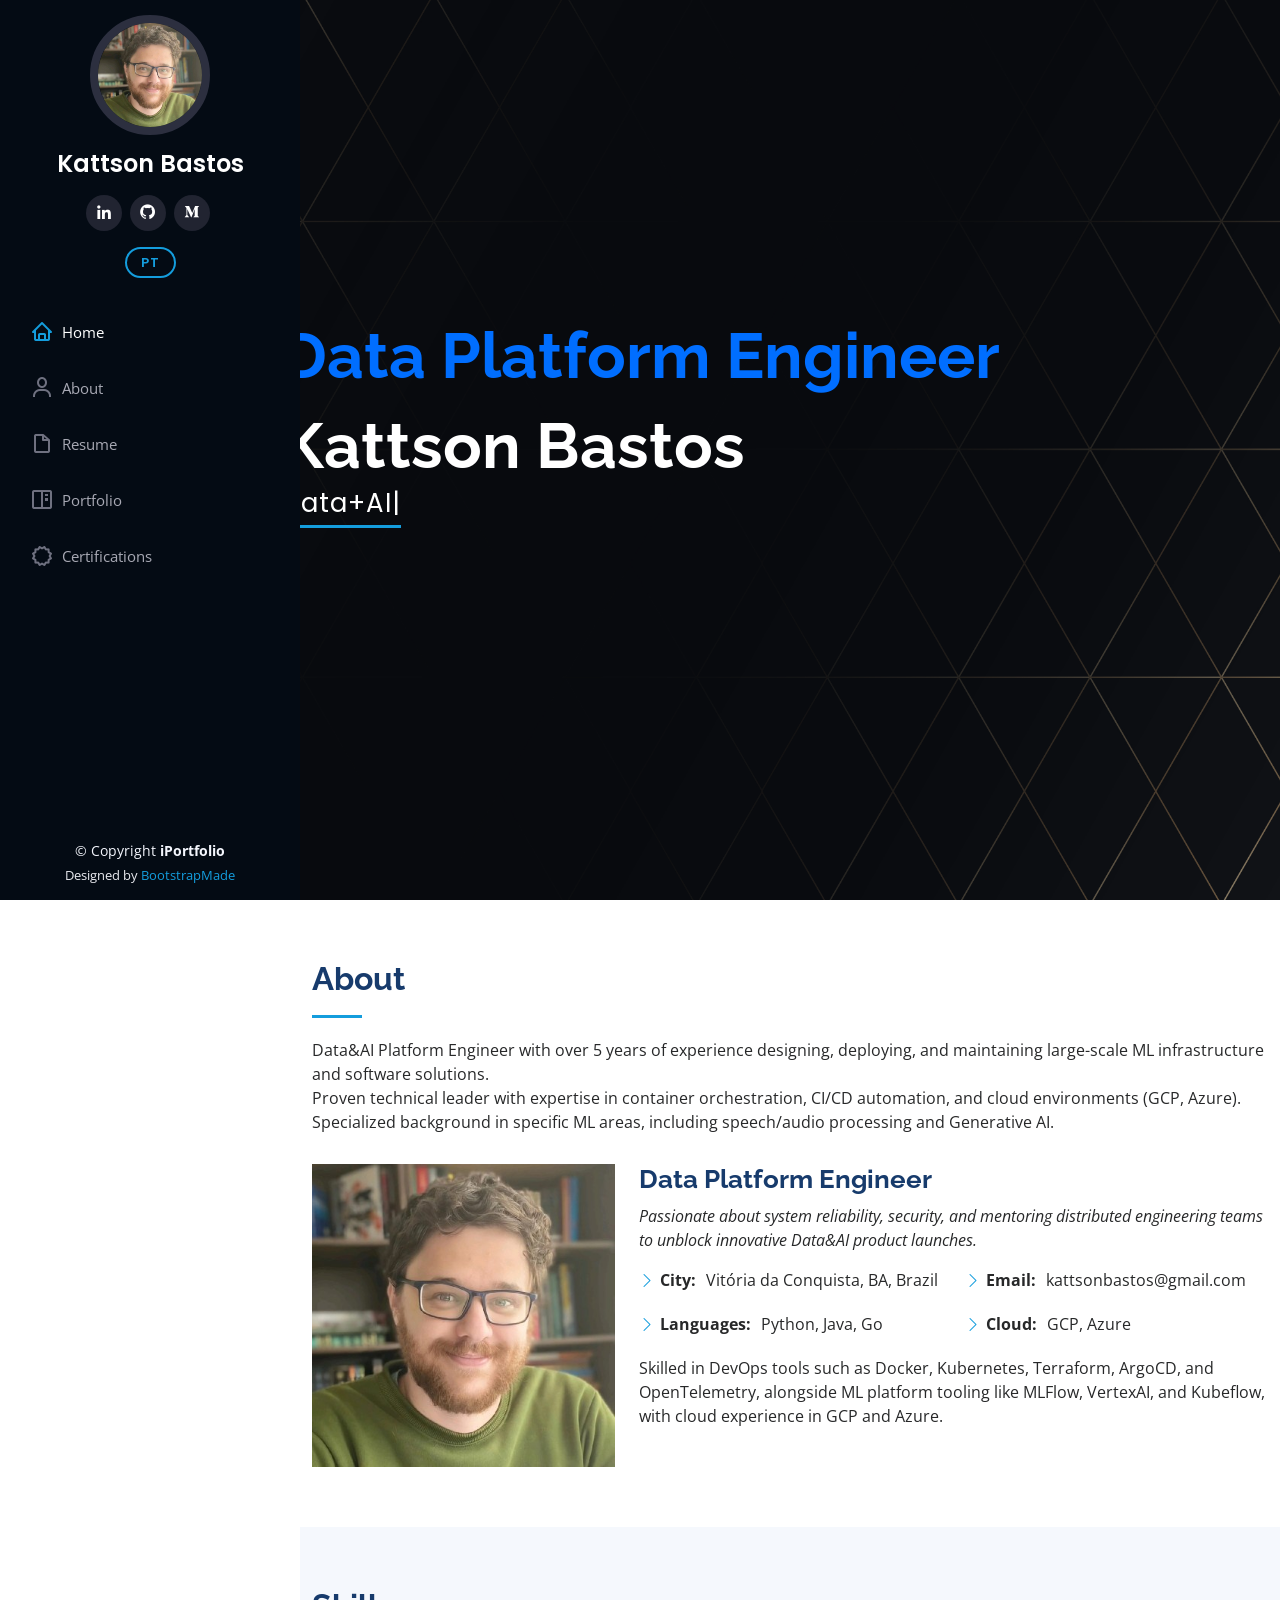
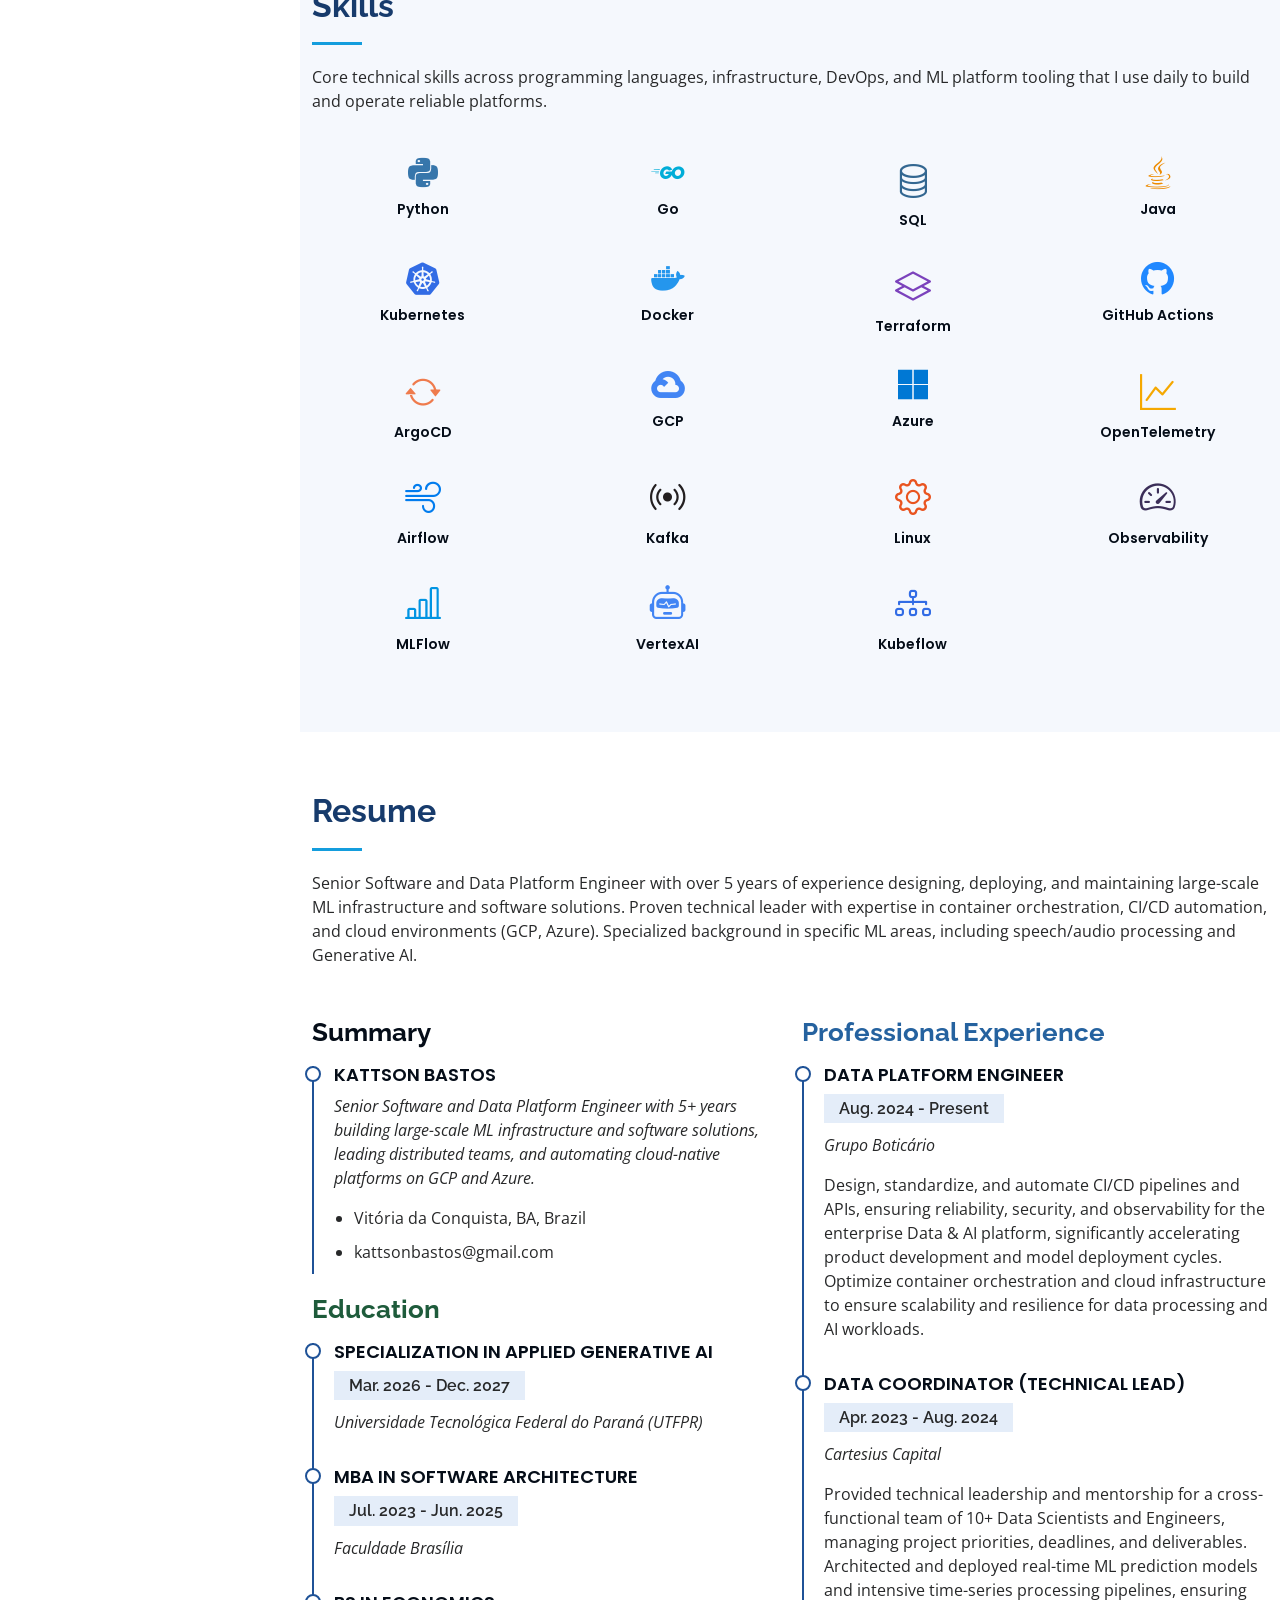
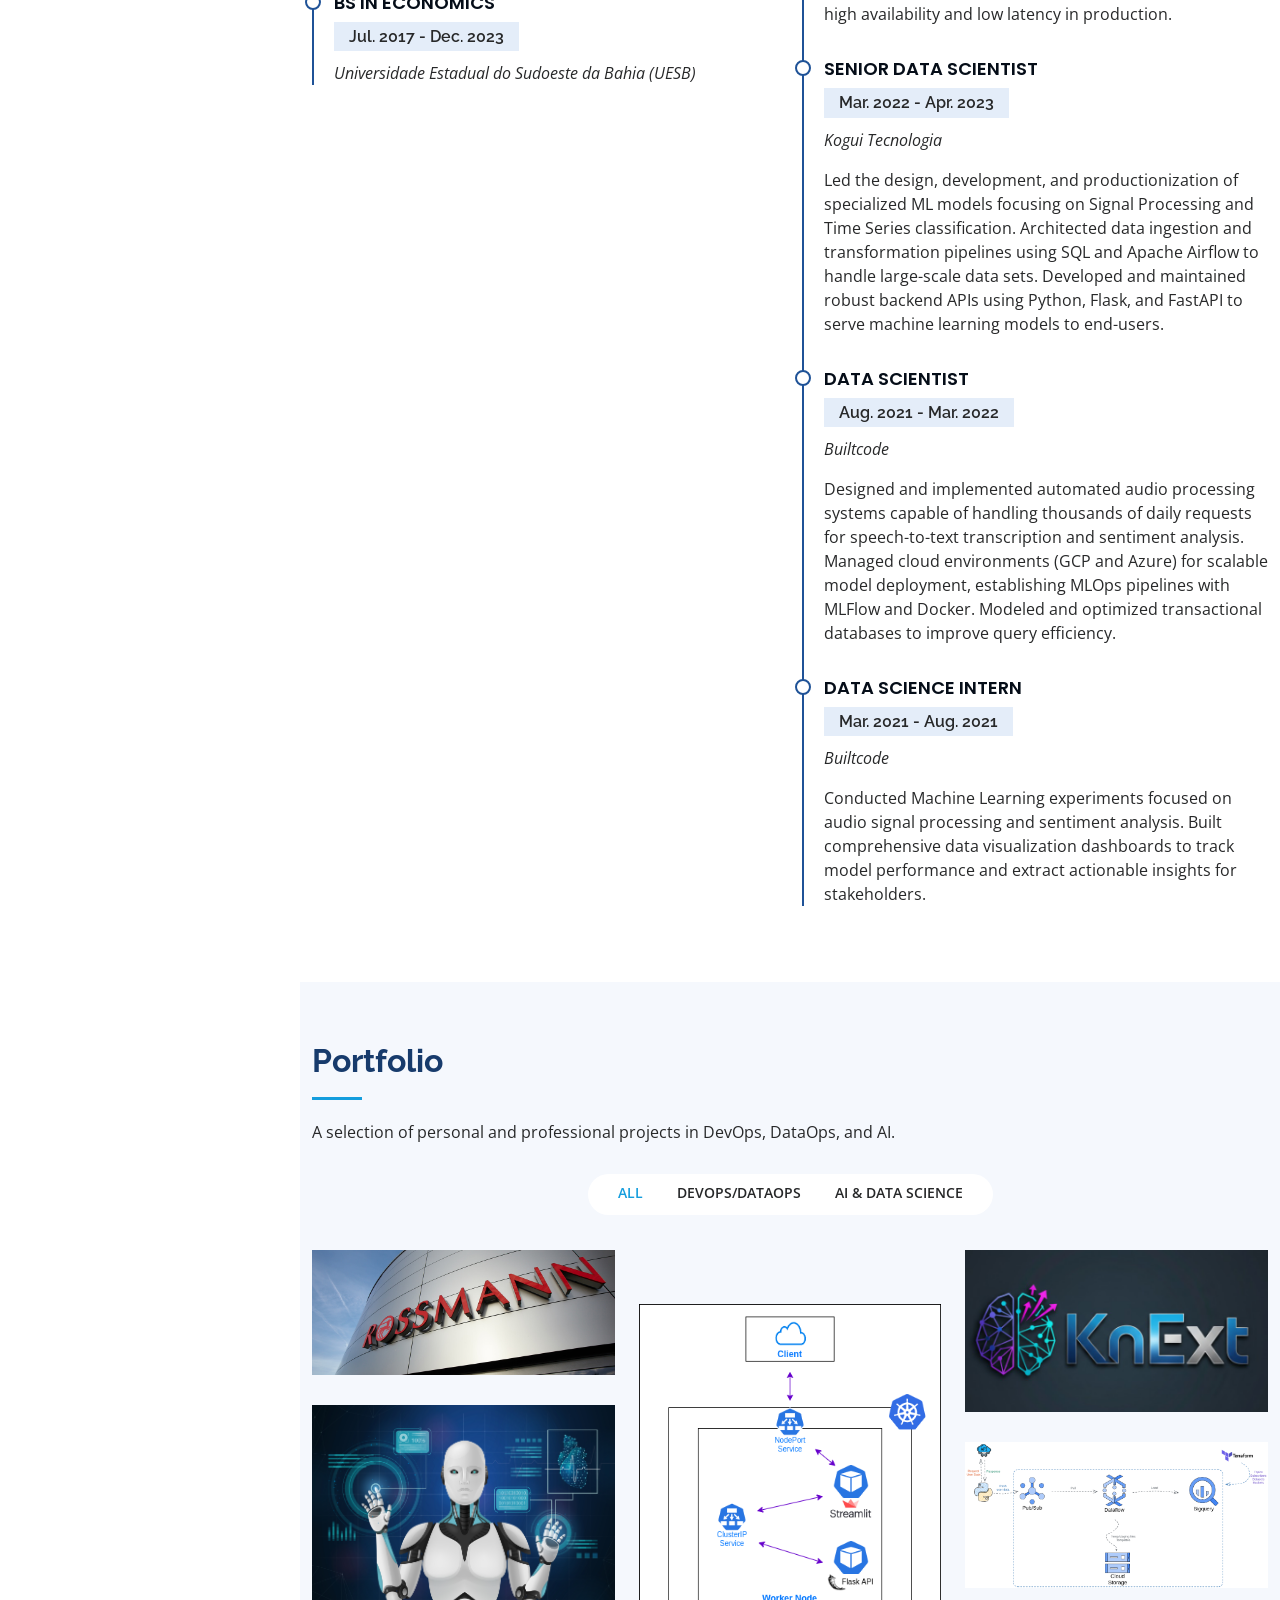
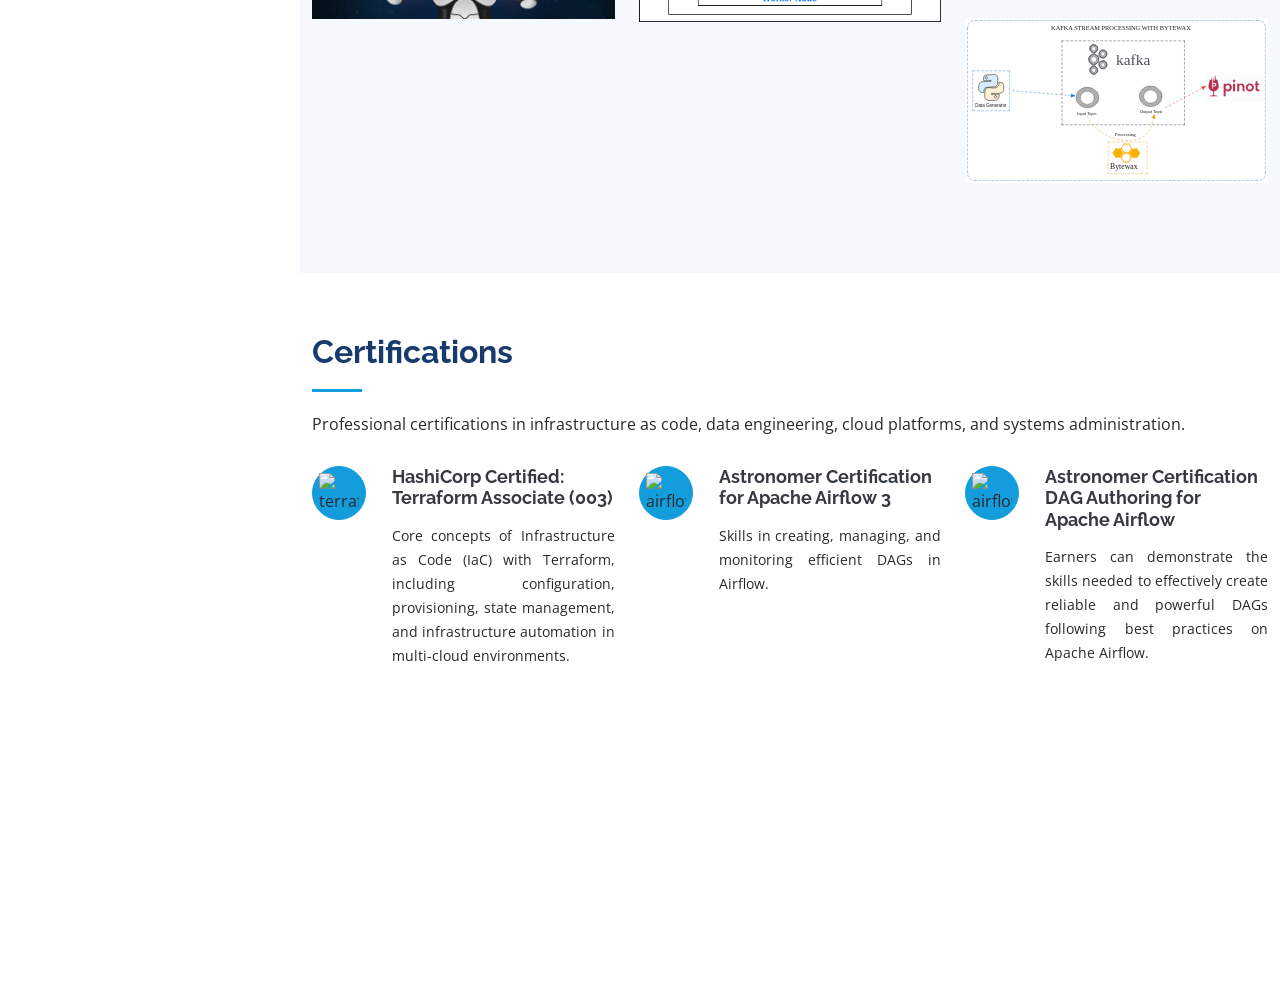
==== commit 49f4e8b4: "refactor: experience" ====
--- a/index.html
+++ b/index.html
@@ -75,7 +75,7 @@
   <!-- ======= Hero Section ======= -->
   <section id="hero" class="d-flex flex-column justify-content-center align-items-center">
     <div class="hero-container" data-aos="fade-in">
-      <h1 style='color:rgb(0, 110, 255)' data-i18n="hero_title">Data Platform Specialist</h1><br><h1>Kattson Bastos</h1>
+      <h1 style='color:rgb(0, 110, 255)' data-i18n="hero_title">Data Platform Engineer</h1><br><h1>Kattson Bastos</h1>
       <p><span class="typed" id="typed-element" data-typed-items="DevOps in Mind, DataOps in Heart"></span></p>
     </div>
   </section><!-- End Hero -->
@@ -88,9 +88,9 @@
 
         <div class="section-title">
           <h2 data-i18n="about_title">About</h2>
-          <p data-i18n="about_desc">Engineer with experience in reliability and operation of large-scale data and tech platforms, working with container orchestration, infrastructure as code, observability, and CI/CD pipeline automation.
+          <p data-i18n="about_desc">Senior Software and Data Platform Engineer with over 5 years of experience designing, deploying, and maintaining large-scale ML infrastructure and software solutions.
             <br>
-            Experienced in cloud environments with a focus on scalability, resilience, and infrastructure security, as well as technical coordination of teams and projects.</p>
+            Proven technical leader with expertise in container orchestration, CI/CD automation, and cloud environments (GCP, Azure). Specialized background in specific ML areas, including speech/audio processing and Generative AI.</p>
         </div>
 
         <div class="row">
@@ -98,9 +98,9 @@
             <img src="assets/img/me.jpeg" class="img-fluid" alt="">
           </div>
           <div class="col-lg-8 pt-4 pt-lg-0 content" data-aos="fade-left">
-            <h3 data-i18n="about_role">Data Platform Specialist</h3>
+            <h3 data-i18n="about_role">Data Platform Engineer</h3>
             <p class="fst-italic" data-i18n="about_tagline">
-              Building reliable, scalable, and secure data platforms with a focus on observability, automation, and cloud-native infrastructure.
+              Passionate about system reliability, security, and mentoring distributed engineering teams to unblock innovative Data&AI product launches.
             </p>
             <div class="row">
               <div class="col-lg-6">
@@ -117,7 +117,7 @@
               </div>
             </div>
             <p data-i18n="about_tools">
-              Skilled in DevOps tools such as Docker, Kubernetes, Terraform, ArgoCD, and OpenTelemetry, with cloud experience in GCP and Azure.
+              Skilled in DevOps tools such as Docker, Kubernetes, Terraform, ArgoCD, and OpenTelemetry, alongside ML platform tooling like MLFlow, VertexAI, and Kubeflow, with cloud experience in GCP and Azure.
             </p>
           </div>
         </div>
@@ -297,6 +297,27 @@
             </div>
           </div>
 
+          <div class="col-lg-3 col-md-4 col-6 text-center mb-2">
+            <div class="skill-item">
+              <i class="bi bi-bar-chart-line" style="font-size: 36px; color: #0194E2;"></i>
+              <h6>MLFlow</h6>
+            </div>
+          </div>
+
+          <div class="col-lg-3 col-md-4 col-6 text-center mb-2">
+            <div class="skill-item">
+              <i class="bi bi-robot" style="font-size: 36px; color: #4285F4;"></i>
+              <h6>VertexAI</h6>
+            </div>
+          </div>
+
+          <div class="col-lg-3 col-md-4 col-6 text-center mb-2">
+            <div class="skill-item">
+              <i class="bi bi-diagram-3" style="font-size: 36px; color: #326CE5;"></i>
+              <h6>Kubeflow</h6>
+            </div>
+          </div>
+
         </div>
 
       </div>
@@ -308,7 +329,7 @@
 
         <div class="section-title">
           <h2 data-i18n="resume_title">Resume</h2>
-          <p data-i18n="resume_desc">Professional with experience in reliability and operation of large-scale data and tech platforms, working with container orchestration, infrastructure as code, observability, and CI/CD pipeline automation. Experienced in cloud environments with a focus on scalability, resilience, and infrastructure security, as well as technical coordination of teams and projects.</p>
+          <p data-i18n="resume_desc">Senior Software and Data Platform Engineer with over 5 years of experience designing, deploying, and maintaining large-scale ML infrastructure and software solutions. Proven technical leader with expertise in container orchestration, CI/CD automation, and cloud environments (GCP, Azure). Specialized background in specific ML areas, including speech/audio processing and Generative AI.</p>
         </div>
 
         <div class="row">
@@ -316,7 +337,7 @@
             <h3 class="resume-title" data-i18n="resume_summary">Summary</h3>
             <div class="resume-item pb-0">
               <h4>Kattson Bastos</h4>
-              <p><em data-i18n="resume_summary_desc">Data Platform Engineer with experience in SRE, DevOps, data engineering, and ML, building scalable and reliable data infrastructure in cloud environments.</em></p>
+              <p><em data-i18n="resume_summary_desc">Senior Software and Data Platform Engineer with 5+ years building large-scale ML infrastructure and software solutions, leading distributed teams, and automating cloud-native platforms on GCP and Azure.</em></p>
               <ul>
                 <li>Vitória da Conquista, BA, Brazil</li>
                 <li>kattsonbastos@gmail.com</li>
@@ -343,34 +364,34 @@
           <div class="col-lg-6" data-aos="fade-up" data-aos-delay="100">
             <h3 class="resume-title" style='color:#25629F' data-i18n="resume_experience">Professional Experience</h3>
             <div class="resume-item">
-              <h4 data-i18n="resume_exp_1_title">Data Platform Specialist</h4>
+              <h4 data-i18n="resume_exp_1_title">Data Platform Engineer (SRE for Data &amp; AI)</h4>
               <h5 data-i18n="resume_exp_1_date">Aug. 2024 - Present</h5>
               <p><em>Grupo Boticário</em></p>
-              <p data-i18n="resume_exp_1_desc">Site Reliability Engineering (SRE) of the data platform, involving security, observability, maintenance and product development, API development and automation, providing greater security, scalability, and resilience to the data platform, as well as design, standardization, and implementation of CI/CD pipelines.</p>
-            </div>
-            <div class="resume-item">
-              <h4 data-i18n="resume_exp_2_title">Data Coordinator</h4>
+              <p data-i18n="resume_exp_1_desc">Design, standardize, and automate CI/CD pipelines and APIs, ensuring reliability, security, and observability for the enterprise Data &amp; AI platform, significantly accelerating product development and model deployment cycles. Optimize container orchestration and cloud infrastructure to ensure scalability and resilience for data processing and AI workloads.</p>
+            </div>
+            <div class="resume-item">
+              <h4 data-i18n="resume_exp_2_title">Data Coordinator (Technical Lead)</h4>
               <h5 data-i18n="resume_exp_2_date">Apr. 2023 - Aug. 2024</h5>
               <p><em>Cartesius Capital</em></p>
-              <p data-i18n="resume_exp_2_desc">Coordination of Data Science and Data Engineering projects and teams, also working on the design and implementation of production models, data processing pipelines, and data visualization, as well as planning and implementing solutions in cloud production environments.</p>
+              <p data-i18n="resume_exp_2_desc">Provided technical leadership and mentorship for a cross-functional team of 10+ Data Scientists and Engineers, managing project priorities, deadlines, and deliverables. Architected and deployed real-time ML prediction models and intensive time-series processing pipelines, ensuring high availability and low latency in production.</p>
             </div>
             <div class="resume-item">
               <h4 data-i18n="resume_exp_3_title">Senior Data Scientist</h4>
               <h5 data-i18n="resume_exp_3_date">Mar. 2022 - Apr. 2023</h5>
               <p><em>Kogui Tecnologia</em></p>
-              <p data-i18n="resume_exp_3_desc">Consulting projects with solution design, building and productionizing ML models in Signal Processing and Time Series classification; design and implementation of data ingestion and transformation pipelines with SQL, Luigi, and Airflow; backend API development with Python, Flask, and FastAPI.</p>
+              <p data-i18n="resume_exp_3_desc">Led the design, development, and productionization of specialized ML models focusing on Signal Processing and Time Series classification. Architected data ingestion and transformation pipelines using SQL and Apache Airflow to handle large-scale data sets. Developed and maintained robust backend APIs using Python, Flask, and FastAPI to serve machine learning models to end-users.</p>
             </div>
             <div class="resume-item">
               <h4 data-i18n="resume_exp_4_title">Data Scientist</h4>
               <h5 data-i18n="resume_exp_4_date">Aug. 2021 - Mar. 2022</h5>
               <p><em>Builtcode</em></p>
-              <p data-i18n="resume_exp_4_desc">Audio signal processing projects and development/monitoring of production models and MLOps (MLFlow, Flask, Docker, and Azure/GCP); transactional database modeling and optimization.</p>
+              <p data-i18n="resume_exp_4_desc">Designed and implemented automated audio processing systems capable of handling thousands of daily requests for speech-to-text transcription and sentiment analysis. Managed cloud environments (GCP and Azure) for scalable model deployment, establishing MLOps pipelines with MLFlow and Docker. Modeled and optimized transactional databases to improve query efficiency.</p>
             </div>
             <div class="resume-item">
               <h4 data-i18n="resume_exp_5_title">Data Science Intern</h4>
               <h5 data-i18n="resume_exp_5_date">Mar. 2021 - Aug. 2021</h5>
               <p><em>Builtcode</em></p>
-              <p data-i18n="resume_exp_5_desc">Development of Machine Learning experiments in audio signal processing and development of dashboards for data visualization.</p>
+              <p data-i18n="resume_exp_5_desc">Conducted Machine Learning experiments focused on audio signal processing and sentiment analysis. Built comprehensive data visualization dashboards to track model performance and extract actionable insights for stakeholders.</p>
             </div>
           </div>
         </div>
@@ -488,13 +509,32 @@
         <div class="row">
           <div class="col-lg-4 col-md-6 icon-box" data-aos="fade-up">
             <div class="icon">
-              <img src="https://learn.microsoft.com/en-us/media/learn/certification/badges/microsoft-certified-associate-badge.svg" alt="AZ-204" style="width: 40px; height: 40px;">
-            </div>
-            <h4 class="title"><a href="https://learn.microsoft.com/api/credentials/share/en-us/kattsonbastos/6BA497E7A7522736?sharingId=E92D6F2808BA33B9" target="_blank">
-              Microsoft Certified: Azure Developer Associate
+              <img src="https://images.credly.com/size/340x340/images/99289602-861e-4929-8277-773e63a2fa6f/image.png" alt="terraform-associate" style="width: 40px; height: 40px;">
+            </div>
+            <h4 class="title"><a href="https://www.credly.com/users/kattson-bastos" target="_blank">
+              HashiCorp Certified: Terraform Associate (003)
             </a></h4>
-            <p class="description" style="text-align: justify;" data-i18n="cert_1_desc">Build end-to-end solutions in Microsoft Azure to create Azure Functions, implement and manage web apps,
-              develop solutions utilizing Azure storage, Event Hubs, CosmosDB, Synapse Analytics, and more. </p>
+            <p class="description" style="text-align: justify;" data-i18n="cert_1_desc">Core concepts of Infrastructure as Code (IaC) with Terraform, including configuration, provisioning, state management, and infrastructure automation in multi-cloud environments.</p>
+          </div>
+
+          <div class="col-lg-4 col-md-6 icon-box" data-aos="fade-up">
+            <div class="icon">
+              <img src="https://images.credly.com/size/340x340/images/ed8e9dd4-2125-4e0b-9db1-57cf67de09d9/image.png" alt="airflow-3" style="width: 40px; height: 40px;">
+            </div>
+            <h4 class="title"><a href="https://www.credly.com/badges/191f3091-b10e-429c-86e2-1f5ec754f08e/public_url" target="_blank">
+              Astronomer Certification for Apache Airflow 3
+            </a></h4>
+            <p class="description" style="text-align: justify;" data-i18n="cert_2_desc">Skills in creating, managing, and monitoring efficient DAGs in Airflow.</p>
+          </div>
+
+          <div class="col-lg-4 col-md-6 icon-box" data-aos="fade-up">
+            <div class="icon">
+              <img src="https://images.credly.com/size/340x340/images/ed8e9dd4-2125-4e0b-9db1-57cf67de09d9/image.png" alt="airflow-dag-authoring" style="width: 40px; height: 40px;">
+            </div>
+            <h4 class="title"><a href="https://www.credly.com/badges/191f3091-b10e-429c-86e2-1f5ec754f08e/public_url" target="_blank">
+              Astronomer Certification DAG Authoring for Apache Airflow
+            </a></h4>
+            <p class="description" style="text-align: justify;" data-i18n="cert_5_desc">Earners can demonstrate the skills needed to effectively create reliable and powerful DAGs following best practices on Apache Airflow.</p>
           </div>
 
           <div class="col-lg-4 col-md-6 icon-box" data-aos="fade-up">
@@ -504,38 +544,16 @@
             <h4 class="title"><a href="https://learn.microsoft.com/api/credentials/share/en-us/kattsonbastos/D467997203481C2C?sharingId=E92D6F2808BA33B9" target="_blank">
               Microsoft Certified: Azure Data Fundamentals
             </a></h4>
-            <p class="description" style="text-align: justify;" data-i18n="cert_2_desc">Demonstrate foundational knowledge of core data concepts related to Microsoft Azure data services. </p>
-          </div>
-
-        <div class="col-lg-4 col-md-6 icon-box" data-aos="fade-up">
-          <div class="icon">
-            <img src="https://images.credly.com/size/340x340/images/ed8e9dd4-2125-4e0b-9db1-57cf67de09d9/image.png" alt="airflow-dag" style="width: 40px; height: 40px;">
-          </div>
-          <h4 class="title"><a href="https://www.credly.com/badges/191f3091-b10e-429c-86e2-1f5ec754f08e/public_url" target="_blank">
-            Astronomer Certification DAG Authoring for Apache Airflow
-          </a></h4>
-          <p class="description" style="text-align: justify;" data-i18n="cert_3_desc">Earners can demonstrate the skills
-            needed to effectively create reliable and powerful DAGs following best practices on Apache Airflow.</p>
-        </div>
-
-        <div class="col-lg-4 col-md-6 icon-box" data-aos="fade-up">
-          <div class="icon">
-            <img src="https://images.credly.com/size/340x340/images/655a478d-ecde-4a92-afcd-3c7be176ccf3/image.png" alt="airflow-dag" style="width: 40px; height: 40px;">
-          </div>
-          <h4 class="title"><a href="https://www.credly.com/badges/d552c6ec-6c18-4f62-b69d-3e3d26ccad46/public_url" target="_blank">
-            Astronomer Certification for Apache Airflow Fundamentals
-          </a></h4>
-          <p class="description" style="text-align: justify;" data-i18n="cert_4_desc">Earners can demonstrate the fundamental skills needed to create,
-            manage and monitor DAGs on Apache Airflow effectively.</p>
-        </div>
-
-        <div class="col-lg-4 col-md-6 icon-box" data-aos="fade-up">
-          <div class="icon">
-            <img src="https://cdn.jsdelivr.net/npm/bootstrap-icons@1.11.3/icons/hdd-network.svg" alt="linux-networking" style="width: 40px; height: 40px;">
-          </div>
-          <h4 class="title"><a href="https://e-certificado.com/login/visualizar?c=1457767A1184C4799808870" target="_blank">Network and Linux Systems Engineering</a></h4>
-          <p class="description" style="text-align: justify;" data-i18n="cert_5_desc">Foundations of Linux system administration and computer networking, covering topics such as network protocols, routing, firewall configuration, shell scripting, and server management.</p>
-        </div>
+            <p class="description" style="text-align: justify;" data-i18n="cert_3_desc">Core data concepts; considerations for relational and non-relational data on Azure; analytical workloads on Azure.</p>
+          </div>
+
+          <div class="col-lg-4 col-md-6 icon-box" data-aos="fade-up">
+            <div class="icon">
+              <img src="https://cdn.jsdelivr.net/npm/bootstrap-icons@1.11.3/icons/hdd-network.svg" alt="linux-networking" style="width: 40px; height: 40px;">
+            </div>
+            <h4 class="title"><a href="https://e-certificado.com/login/visualizar?c=1457767A1184C4799808870" target="_blank">Linux Systems and Network Engineering</a></h4>
+            <p class="description" style="text-align: justify;" data-i18n="cert_4_desc">Fundamentals of Linux system administration and computer networking, including network protocols, routing, firewall configuration, shell scripting, and server management.</p>
+          </div>
       </div>
 
       </div>
